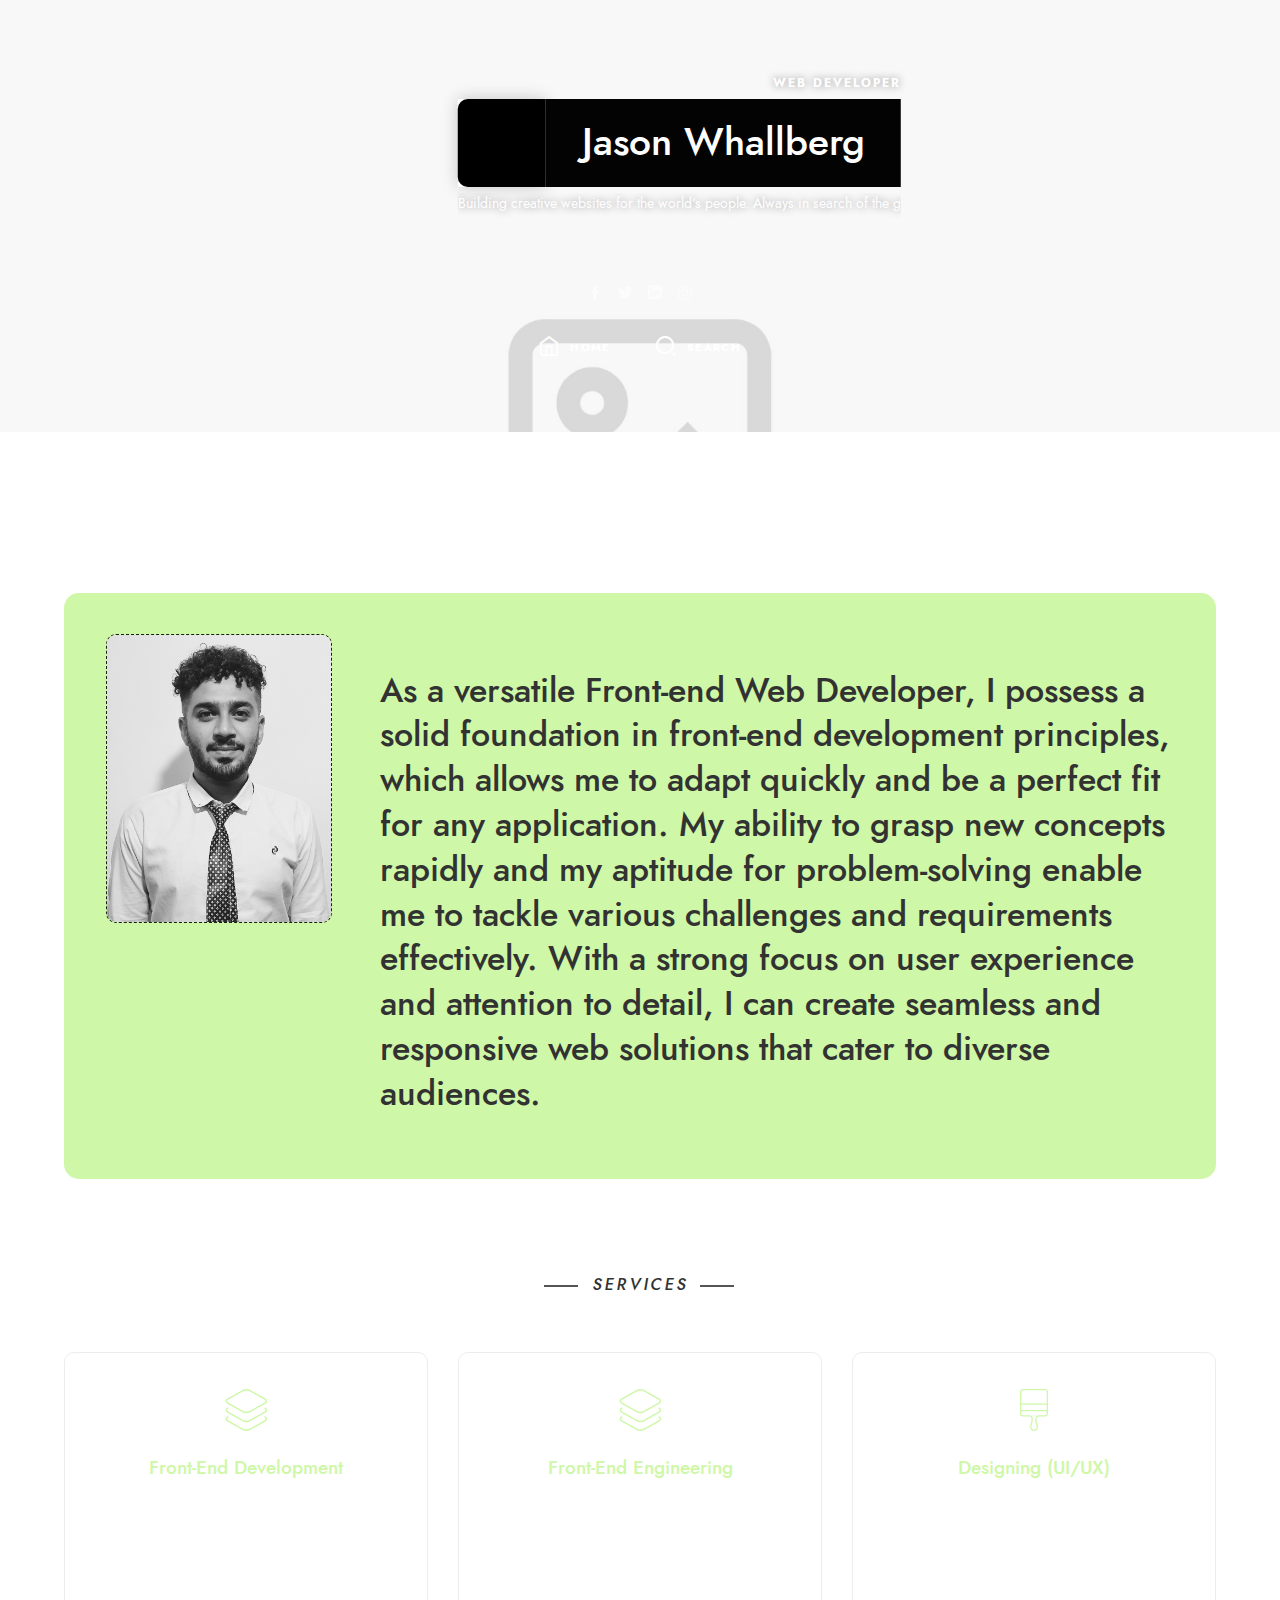
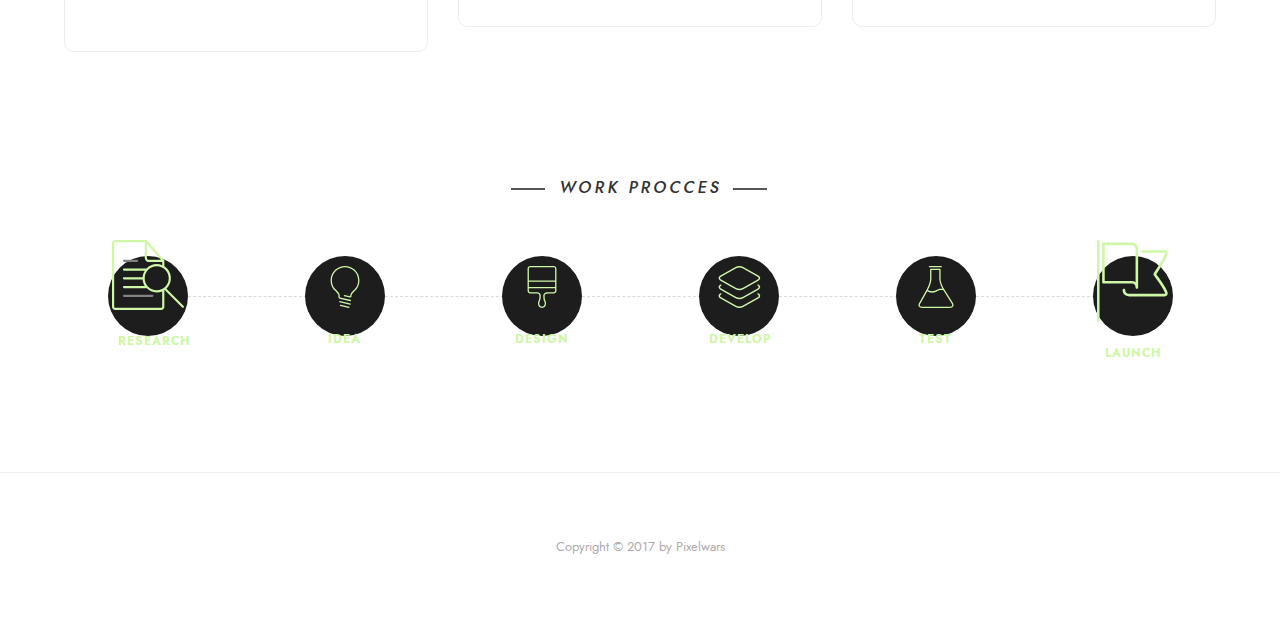
==== about.html @ 3756b2d8 "style: Designed Resume sections" ====
<!DOCTYPE html>
<html lang="en" class="no-js classic-page-layout " data-audio-tick="audio/tick.mp3" data-click-ripple-animation="yes">
<head>

    <meta charset="utf-8" />
    <meta name="viewport" content="width=device-width, initial-scale=1">
    <meta name="description" content="ikonik - Responsive HTML5 vCard Template">
    <meta name="keywords" content="vcard, html5, portfolio">
    <meta name="author" content="Pixelwars">
    <meta name="theme-color" content="#1755cf" />

    <title>ikonik</title>

    <!-- FAV and TOUCH ICONS -->
    <link rel="shortcut icon" href="images/ico/favicon.ico">
    <link rel="apple-touch-icon" href="images/ico/apple-touch-icon.png">

    <!-- FONTS -->
    <link rel="stylesheet" href="css/fonts/jost/jost.css">
    <link href="https://fonts.googleapis.com/css?family=Anton" rel="stylesheet">


    <!-- STYLES -->
    <link rel="stylesheet" type="text/css" href="css/normalize.css">
    <link rel="stylesheet" type="text/css" href="css/bootstrap.css">
    <link rel="stylesheet" type="text/css" href="js/nprogress/nprogress.css">
    <link rel="stylesheet" type="text/css" href="js/jquery.magnific-popup/magnific-popup.css">
    <link rel="stylesheet" type="text/css" href="css/fonts/fontello/css/fontello.css">
    <link rel="stylesheet" type="text/css" href="css/main.css">
    <link rel="stylesheet" type="text/css" href="css/768.css">


    <!-- INITIAL SCRIPTS -->
<script src="js/jquery.js"></script>
</head>



<body>












    <!-- PAGE -->
<div id="page" class="hfeed site">

        <!-- .site-main -->
        <main id="main" class="site-main cd-main">





            <!-- HEADER -->
            <header id="masthead" class="header" role="banner">

                <!-- header-wrap -->
                <div class="header-wrap layout-full">

                    <img src="images/home/cover.jpg" alt="profile-image">

                    <div class="home-heading">
                        <div class="home-logo">

                            <p class="home-job-title">Web Developer</p>

                            <p class="home-marquee">
                                Building creative websites for the world's people. Always in search
                                of the great user experience.
                                Building creative websites for the world's people. Always in search
                                of the great user experience.
                            </p>

                            <!--<i class="home-logo-left "><span>Web</span></i>-->
                            <i class="home-logo-center">
                                <span class="home-icon">
                                    <img src="images/home/icon.svg" alt="icon" />
                                </span>
                                <span class="home-text-container">
                                    <p class="home-text-container-placeholder">Jason Whallberg</p>
                                </span>
                                <span class="home-text">Jason Whallberg</span>
                            </i>
                            <!--<i class="home-logo-right"><span>Developer</span></i>-->
                        </div>
                    </div>



                    <!-- HOME BG LOGO -->
                    <div class="home-bg-logo">
                        <img src="images/home/icon-bg2.svg" alt="icon" />
                    </div>
                    <!-- HOME BG LOGO -->


                    <!-- header-social -->
                    <div class="header-bottom">

                        <a class="social-link facebook" href="#"></a>
                        <a class="social-link twitter" href="#"></a>
                        <a class="social-link linkedin" href="#"></a>
                        <a class="social-link instagram" href="#"></a>

                    </div>
                    <!-- header-social -->

                    <!-- NAV MENU -->
                    <nav id="primary-navigation" class="site-navigation primary-navigation" role="navigation">
                        <div class="nav-menu menu-with-icons">
                            <ul>
<li><a class="home" href="index.html">Home</a></li>
                              <li><a class="search-toggle">Search</a></li>

                            </ul>
                        </div>
                    </nav>
                    <!-- NAV MENU -->



                    <!-- SEARCH -->
                    <div class="header-search">
                        <form role="search" method="get" class="search-form" action="#">
                            <label>
                                <span class="screen-reader-text">Search for:</span>
                                <input type="search" class="search-field" placeholder="Enter Keyword" value="" name="s">
                            </label>
                            <input type="submit" class="search-submit" value="Search">
                        </form>
                    </div>
                    <!-- SEARCH -->


                </div>
                <!-- header-wrap -->

            </header>
            <!-- HEADER -->






            <!-- site-middle -->
            <div class="site-middle">








                <div class="layout-medium">
                    <div id="primary" class="content-area">











                        <!-- site-content -->
                        <div id="content" class="site-content" role="main"> <!-- .page-single -->
                          <div class="page-single page-layout">


                              <!-- .hentry -->
                              <article class="page hentry">

                                  <!-- .entry-header -->
                                  <header class="entry-header">
                                      <h1 class="entry-title">About Me</h1>
                                  </header>
                                  <!-- .entry-header -->


                                  <!-- .entry-content -->
                                  <div class="entry-content">

                                      <div class="boxed is-limeLight">
                                          <div class="row">

                                              <div class="col-sm-3">
                                                  <img src="images/about/Hammas_Masood.jpg" style="border-radius: 10px; border: 1px dashed #141414f5; max-width: 226px; height: fit-content; margin-bottom: 10px !important; margin: auto;" alt="Hammas Masood , Hammas">
                                              </div>

                                              <div class="col-sm-9">

                                                  <h2 class="fw-500">
                                                    As a versatile Front-end Web Developer, I possess a solid foundation in front-end development principles, which allows me to adapt quickly and be a perfect fit for any application. My ability to grasp new concepts rapidly and my aptitude for problem-solving enable me to tackle various challenges and requirements effectively. With a strong focus on user experience and attention to detail, I can create seamless and responsive web solutions that cater to diverse audiences.
                                                  </h2>

                                              </div>

                                          </div>
                                      </div>


                                      <!-- SERVICES -->

                                      <!-- section-title -->
                                      <div class="section-title center">
                                          <h2>
                                              <i>services</i>
                                          </h2>
                                      </div>
                                      <!-- section-title -->

                                      <!-- row -->
                                      <div class="row">

                                          <!-- col -->
                                          <div class="col-lg-4">

                                              <!-- service -->
                                              <div class="service">
                                                  <img src="images/site/process-04.svg" alt="image" />
                                                  <h3>Front-End Development</h3>
                                                  <p>
                                                    Creating Simple or creative websites from scrath or a desired template or an imaginationn to Existence in web by using tools like 
                                                    <strong>HTML</strong>,
                                                    <strong>CSS</strong>,
                                                    <strong>Tailwind CSS</strong> and basic
                                                    <strong>Javascript</strong> finctionalities.
                                                  </p>
                                              </div>
                                              <!-- service -->

                                          </div>
                                          <!-- col -->

                                          <!-- col -->
                                          <div class="col-lg-4">

                                              <!-- service -->
                                              <div class="service">
                                                  <img src="images/site/process-04.svg" alt="image" />
                                                  <h3>Front-End Engineering</h3>
                                                  <p>
                                                    Creating Complex or Larger Web Applications or Single Page Applications containing Dynamic Functionalities and Data and Integrating APIs by using tools like 
                                                    <strong>Nuxt.js</strong>,
                                                    <strong>Vue.js</strong> and
                                                    <strong>Strapi</strong>
                                                  </p>
                                              </div>
                                              <!-- service -->

                                          </div>
                                          <!-- col -->

                                          <!-- col -->
                                          <div class="col-lg-4">

                                              <!-- service -->
                                              <div class="service">
                                                  <img src="images/site/process-03.svg" alt="image" />
                                                  <h3>Designing (UI/UX)</h3>
                                                  <p>
                                                    Creating multiple Designing assets like webApp prototypes branding Campaigns using tools like 
                                                    <strong>Figma</strong>,
                                                    <strong>Canva</strong> and
                                                    <strong>Adobe Illustrator or Photoshop</strong>
                                                  </p>
                                              </div>
                                              <!-- service -->

                                          </div>
                                          <!-- col -->

                                      </div>
                                      <!-- row -->
                                      <!-- SERVICES -->





                                      <!-- PROCESS -->

                                      <!-- section-title -->
                                      <div class="section-title center">
                                          <h2>
                                              <i>work procces</i>
                                          </h2>
                                      </div>
                                      <!-- section-title -->


                                      <!-- row -->
                                      <div class="row">

                                          <!-- col -->
                                          <div class="col-xs-4 col-sm-2">

                                              <!-- process -->
                                              <div class="process">
                                                  <img src="images/site/process-01.svg" alt="image" />
                                                  <h4>Research</h4>
                                              </div>
                                              <!-- process -->

                                          </div>
                                          <!-- col -->

                                          <!-- col -->
                                          <div class="col-xs-4 col-sm-2">

                                              <!-- process -->
                                              <div class="process">
                                                  <img src="images/site/process-02.svg" alt="image" />
                                                  <h4>IDEA</h4>
                                              </div>
                                              <!-- process -->

                                          </div>
                                          <!-- col -->

                                          <!-- col -->
                                          <div class="col-xs-4 col-sm-2">

                                              <!-- process -->
                                              <div class="process">
                                                  <img src="images/site/process-03.svg" alt="image" />
                                                  <h4>DESIGN</h4>
                                              </div>
                                              <!-- process -->

                                          </div>

                                          <!-- col -->

                                          <!-- col -->
                                          <div class="col-xs-4 col-sm-2">

                                              <!-- process -->
                                              <div class="process">
                                                  <img src="images/site/process-04.svg" alt="image" />
                                                  <h4>DEVELOP</h4>
                                              </div>
                                              <!-- process -->

                                          </div>
                                          <!-- col -->

                                          <!-- col -->
                                          <div class="col-xs-4 col-sm-2">

                                              <!-- process -->
                                              <div class="process">
                                                  <img src="images/site/process-05.svg" alt="image" />
                                                  <h4>TEST</h4>
                                              </div>
                                              <!-- process -->

                                          </div>
                                          <!-- col -->

                                          <!-- col -->
                                          <div class="col-xs-4 col-sm-2">

                                              <!-- process -->
                                              <div class="process">
                                                  <img src="images/site/process-06.svg" alt="image" />
                                                  <h4>LAUNCH</h4>
                                              </div>
                                              <!-- process -->

                                          </div>
                                          <!-- col -->

                                      </div>
                                      <!-- row -->
                                      <!-- PROCESS -->

                                  </div>
                                  <!-- .entry-content -->



                              </article>
                              <!-- .hentry -->

                          </div>
                          <!-- .page-single -->


                        </div>
                        <!-- site-content -->

                    </div>
                    <!-- primary -->





                </div>
                <!-- layout -->


            </div>
            <!-- site-middle -->


            <!-- .site-footer -->
            <footer id="colophon" class="site-footer" role="contentinfo">

                <!-- .site-info -->
                <div class="site-info">
                    <div class="textwidget">
                        <p><a href="http://pixelwars.org/">Copyright &copy; 2017 by Pixelwars</a></p>
                    </div>
                </div>
                <!-- .site-info -->

            </footer>
            <!-- .site-footer -->




        </main>
        <!-- .site-main -->





        <!-- ALERT : used for contact form mail delivery alert -->
        <div class="site-alert animated"></div>




    </div>
    <!-- PAGE -->

    <a href="#" id="back-to-top" class="show">↑ <span>Scroll to top</span></a>




    <!-- SCRIPTS -->
    <script src="js/tween-max.js"></script>
    <script src="js/jquery-address.js"></script>
    <script src="js/nprogress/nprogress.js"></script>
    <script src="js/jquery-isotope.js"></script>
    <script src="js/imagesloaded.js"></script>
    <script src="js/jquery-fitvids.js"></script>
    <script src="js/jquery.magnific-popup/jquery-magnific-popup.js"></script>
    <script src="js/jquery-easing.js"></script>
    <script src="js/jquery-validate.js"></script>
    <script src="js/resize-sensor.js"></script>
    <script src="js/jquery-sticky-sidebar.js"></script>
    <script src="js/main.js"></script>


</body>
</html>
---- css/fonts/jost/jost.css ----
@font-face {
    font-family: 'Jost*';
    src: url('jost-700-bold.woff2') format('woff2'),
         url('jost-700-bold.woff') format('woff');
    font-weight: bold;
    font-style: normal;

}




@font-face {
    font-family: 'Jost*';
    src: url('jost-700-bolditalic.woff2') format('woff2'),
         url('jost-700-bolditalic.woff') format('woff');
    font-weight: bold;
    font-style: italic;

}




@font-face {
    font-family: 'Jost*';
    src: url('jost-600-semi.woff2') format('woff2'),
         url('jost-600-semi.woff') format('woff');
    font-weight: 600;
    font-style: normal;

}




@font-face {
    font-family: 'Jost*';
    src: url('jost-600-semiitalic.woff2') format('woff2'),
         url('jost-600-semiitalic.woff') format('woff');
    font-weight: 600;
    font-style: italic;

}



@font-face {
    font-family: 'Jost*';
    src: url('jost-500-medium.woff2') format('woff2'),
         url('jost-500-medium.woff') format('woff');
    font-weight: 500;
    font-style: normal;

}




@font-face {
    font-family: 'Jost*';
    src: url('jost-500-mediumitalic.woff2') format('woff2'),
         url('jost-500-mediumitalic.woff') format('woff');
    font-weight: 500;
    font-style: italic;

}




@font-face {
    font-family: 'Jost*';
    src: url('jost-400-book.woff2') format('woff2'),
         url('jost-400-book.woff') format('woff');
    font-weight: normal;
    font-style: normal;

}




@font-face {
    font-family: 'Jost*';
    src: url('jost-400-bookitalic.woff2') format('woff2'),
         url('jost-400-bookitalic.woff') format('woff');
    font-weight: normal;
    font-style: italic;

}




@font-face {
    font-family: 'Jost*';
    src: url('jost-300-light.woff2') format('woff2'),
         url('jost-300-light.woff') format('woff');
    font-weight: 300;
    font-style: normal;

}




@font-face {
    font-family: 'Jost*';
    src: url('jost-300-lightitalic.woff2') format('woff2'),
         url('jost-300-lightitalic.woff') format('woff');
    font-weight: 300;
    font-style: italic;

}
---- js/nprogress/nprogress.css ----
/* Make clicks pass-through */
#nprogress{pointer-events:none;position:relative;z-index:5000}#nprogress .bar{background:#5BCF80;position:fixed;z-index:100;top:0;left:0;width:100%;height:3px}#nprogress .peg{display:block;position:absolute;right:0;width:100px;height:100%;opacity:1;-webkit-transform:rotate(3deg) translate(0,-6px);-ms-transform:rotate(3deg) translate(0,-6px);transform:rotate(3deg) translate(0,-6px)}#nprogress .spinner{display:block;position:fixed;z-index:10000;top:15px;right:15px}#nprogress .spinner-icon{width:20px;height:20px;box-sizing:border-box;border:3px solid transparent;border-top-color:#5BCF80;border-left-color:#5BCF80;border-radius:50%;-webkit-animation:nprogress-spinner 400ms linear infinite;animation:nprogress-spinner 400ms linear infinite}@-webkit-keyframes nprogress-spinner{0%{-webkit-transform:rotate(0deg)}100%{-webkit-transform:rotate(360deg)}}@keyframes nprogress-spinner{0%{transform:rotate(0deg)}100%{transform:rotate(360deg)}}
---- css/fonts/fontello/css/fontello.css ----
@font-face {
  font-family: 'fontello';
  src: url('../font/fontello.eot?14501059');
  src: url('../font/fontello.eot?14501059#iefix') format('embedded-opentype'),
       url('../font/fontello.woff2?14501059') format('woff2'),
       url('../font/fontello.woff?14501059') format('woff'),
       url('../font/fontello.ttf?14501059') format('truetype'),
       url('../font/fontello.svg?14501059#fontello') format('svg');
  font-weight: normal;
  font-style: normal;
}
/* Chrome hack: SVG is rendered more smooth in Windozze. 100% magic, uncomment if you need it. */
/* Note, that will break hinting! In other OS-es font will be not as sharp as it could be */
/*
@media screen and (-webkit-min-device-pixel-ratio:0) {
  @font-face {
    font-family: 'fontello';
    src: url('../font/fontello.svg?14501059#fontello') format('svg');
  }
}
*/
 
 [class^="pw-icon-"]:before, [class*=" pw-icon-"]:before {
  font-family: "fontello";
  font-style: normal;
  font-weight: normal;
  speak: none;
 
  display: inline-block;
  text-decoration: inherit;
  width: 1em;
  margin-right: .2em;
  text-align: center;
  /* opacity: .8; */
 
  /* For safety - reset parent styles, that can break glyph codes*/
  font-variant: normal;
  text-transform: none;
 
  /* fix buttons height, for twitter bootstrap */
  line-height: 1em;
 
  /* Animation center compensation - margins should be symmetric */
  /* remove if not needed */
  margin-left: .2em;
 
  /* you can be more comfortable with increased icons size */
  /* font-size: 120%; */
 
  /* Font smoothing. That was taken from TWBS */
  -webkit-font-smoothing: antialiased;
  -moz-osx-font-smoothing: grayscale;
 
  /* Uncomment for 3D effect */
  /* text-shadow: 1px 1px 1px rgba(127, 127, 127, 0.3); */
}
 
.pw-icon-menu:before { content: '\e800'; } /* '' */
.pw-icon-book:before { content: '\e801'; } /* '' */
.pw-icon-doc-text:before { content: '\e802'; } /* '' */
.pw-icon-spotify-1:before { content: '\e803'; } /* '' */
.pw-icon-book-alt:before { content: '\e804'; } /* '' */
.pw-icon-book-1:before { content: '\e805'; } /* '' */
.pw-icon-bookmark:before { content: '\e806'; } /* '' */
.pw-icon-pencil-1:before { content: '\e807'; } /* '' */
.pw-icon-pen:before { content: '\e808'; } /* '' */
.pw-icon-apple:before { content: '\e809'; } /* '' */
.pw-icon-lightbulb:before { content: '\e80a'; } /* '' */
.pw-icon-down-open-big:before { content: '\e80b'; } /* '' */
.pw-icon-angle-down:before { content: '\e80c'; } /* '' */
.pw-icon-circle-empty:before { content: '\e80d'; } /* '' */
.pw-icon-book-open-1:before { content: '\e80e'; } /* '' */
.pw-icon-check:before { content: '\e80f'; } /* '' */
.pw-icon-check-empty:before { content: '\e810'; } /* '' */
.pw-icon-chat:before { content: '\e811'; } /* '' */
.pw-icon-pencil-alt:before { content: '\e812'; } /* '' */
.pw-icon-undo:before { content: '\e813'; } /* '' */
.pw-icon-at:before { content: '\e814'; } /* '' */
.pw-icon-article-alt:before { content: '\e815'; } /* '' */
.pw-icon-doc:before { content: '\e816'; } /* '' */
.pw-icon-comment-alt2:before { content: '\e817'; } /* '' */
.pw-icon-comment:before { content: '\e818'; } /* '' */
.pw-icon-search:before { content: '\e819'; } /* '' */
.pw-icon-scissors-outline:before { content: '\e81a'; } /* '' */
.pw-icon-flow-merge:before { content: '\e81b'; } /* '' */
.pw-icon-gift:before { content: '\e81c'; } /* '' */
.pw-icon-chart-bar-outline:before { content: '\e81d'; } /* '' */
.pw-icon-check-1:before { content: '\e81e'; } /* '' */
.pw-icon-check-outline:before { content: '\e81f'; } /* '' */
.pw-icon-pencil-2:before { content: '\e820'; } /* '' */
.pw-icon-mobile-1:before { content: '\e821'; } /* '' */
.pw-icon-laptop:before { content: '\e822'; } /* '' */
.pw-icon-plus:before { content: '\e823'; } /* '' */
.pw-icon-desktop-2:before { content: '\e824'; } /* '' */
.pw-icon-facebook:before { content: '\e825'; } /* '' */
.pw-icon-twitter:before { content: '\e826'; } /* '' */
.pw-icon-linkedin-squared:before { content: '\e827'; } /* '' */
.pw-icon-map:before { content: '\e828'; } /* '' */
.pw-icon-pinterest-circled:before { content: '\e829'; } /* '' */
.pw-icon-github-circled:before { content: '\e82a'; } /* '' */
.pw-icon-behance:before { content: '\e82b'; } /* '' */
.pw-icon-dribbble:before { content: '\e82c'; } /* '' */
.pw-icon-address:before { content: '\e82d'; } /* '' */
.pw-icon-lastfm:before { content: '\e82e'; } /* '' */
.pw-icon-rss:before { content: '\e82f'; } /* '' */
.pw-icon-vimeo-squared:before { content: '\e830'; } /* '' */
.pw-icon-forrst:before { content: '\e831'; } /* '' */
.pw-icon-skype:before { content: '\e832'; } /* '' */
.pw-icon-picasa:before { content: '\e833'; } /* '' */
.pw-icon-youtube-play:before { content: '\e834'; } /* '' */
.pw-icon-flickr:before { content: '\e835'; } /* '' */
.pw-icon-tumblr:before { content: '\e836'; } /* '' */
.pw-icon-blogger:before { content: '\e837'; } /* '' */
.pw-icon-delicious:before { content: '\e838'; } /* '' */
.pw-icon-digg:before { content: '\e839'; } /* '' */
.pw-icon-vcard:before { content: '\e83a'; } /* '' */
.pw-icon-wordpress:before { content: '\e83b'; } /* '' */
.pw-icon-stackoverflow:before { content: '\e83c'; } /* '' */
.pw-icon-foursquare:before { content: '\e83d'; } /* '' */
.pw-icon-xing:before { content: '\e83e'; } /* '' */
.pw-icon-sina-weibo:before { content: '\e83f'; } /* '' */
.pw-icon-soundcloud:before { content: '\e840'; } /* '' */
.pw-icon-fivehundredpx:before { content: '\e841'; } /* '' */
.pw-icon-slideshare:before { content: '\e842'; } /* '' */
.pw-icon-android:before { content: '\e843'; } /* '' */
.pw-icon-contacts:before { content: '\e844'; } /* '' */
.pw-icon-windows:before { content: '\e845'; } /* '' */
.pw-icon-vkontakte:before { content: '\e846'; } /* '' */
.pw-icon-myspace:before { content: '\e847'; } /* '' */
.pw-icon-meetup:before { content: '\e848'; } /* '' */
.pw-icon-feather-1:before { content: '\e849'; } /* '' */
.pw-icon-reddit:before { content: '\e84a'; } /* '' */
.pw-icon-stumbleupon-circled:before { content: '\e84b'; } /* '' */
.pw-icon-path:before { content: '\e84c'; } /* '' */
.pw-icon-dropbox:before { content: '\e84d'; } /* '' */
.pw-icon-wine:before { content: '\e84e'; } /* '' */
.pw-icon-thumbs-up:before { content: '\e84f'; } /* '' */
.pw-icon-deviantart:before { content: '\e850'; } /* '' */
.pw-icon-grooveshark:before { content: '\e851'; } /* '' */
.pw-icon-thumbs-down:before { content: '\e852'; } /* '' */
.pw-icon-steam:before { content: '\e853'; } /* '' */
.pw-icon-quora:before { content: '\e854'; } /* '' */
.pw-icon-angellist:before { content: '\e855'; } /* '' */
.pw-icon-icq:before { content: '\e856'; } /* '' */
.pw-icon-lock:before { content: '\e857'; } /* '' */
.pw-icon-attach-outline:before { content: '\e858'; } /* '' */
.pw-icon-doc-alt:before { content: '\e859'; } /* '' */
.pw-icon-videocam-outline:before { content: '\e85a'; } /* '' */
.pw-icon-mail:before { content: '\e85b'; } /* '' */
.pw-icon-search-alt:before { content: '\e85c'; } /* '' */
.pw-icon-heart:before { content: '\e85d'; } /* '' */
.pw-icon-user:before { content: '\e85e'; } /* '' */
.pw-icon-news:before { content: '\e85f'; } /* '' */
.pw-icon-camera:before { content: '\e860'; } /* '' */
.pw-icon-graduation:before { content: '\e861'; } /* '' */
.pw-icon-bookmark-empty-1:before { content: '\e862'; } /* '' */
.pw-icon-vine:before { content: '\e863'; } /* '' */
.pw-icon-badge:before { content: '\e864'; } /* '' */
.pw-icon-education:before { content: '\e865'; } /* '' */
.pw-icon-play:before { content: '\e866'; } /* '' */
.pw-icon-gallery:before { content: '\e867'; } /* '' */
.pw-icon-eye-outline:before { content: '\e868'; } /* '' */
.pw-icon-mic-outline:before { content: '\e869'; } /* '' */
.pw-icon-external:before { content: '\e86a'; } /* '' */
.pw-icon-image:before { content: '\e86b'; } /* '' */
.pw-icon-feather:before { content: '\e86c'; } /* '' */
.pw-icon-left-open-big:before { content: '\e86d'; } /* '' */
.pw-icon-right-open-big:before { content: '\e86e'; } /* '' */
.pw-icon-up-open-big:before { content: '\e86f'; } /* '' */
.pw-icon-circle:before { content: '\e870'; } /* '' */
.pw-icon-details:before { content: '\e871'; } /* '' */
.pw-icon-home:before { content: '\e872'; } /* '' */
.pw-icon-left-arrow:before { content: '\e873'; } /* '' */
.pw-icon-right-arrow:before { content: '\e874'; } /* '' */
.pw-icon-close:before { content: '\e875'; } /* '' */
.pw-icon-quote:before { content: '\e876'; } /* '' */
.pw-icon-pin:before { content: '\e877'; } /* '' */
.pw-icon-way:before { content: '\e878'; } /* '' */
.pw-icon-music:before { content: '\e879'; } /* '' */
.pw-icon-location-outline:before { content: '\e888'; } /* '' */
.pw-icon-coffee:before { content: '\e88b'; } /* '' */
.pw-icon-book-open:before { content: '\e88c'; } /* '' */
.pw-icon-circle-thin:before { content: '\e88d'; } /* '' */
.pw-icon-minus:before { content: '\e89a'; } /* '' */
.pw-icon-phone-outline:before { content: '\e8a8'; } /* '' */
.pw-icon-tree:before { content: '\e8ab'; } /* '' */
.pw-icon-pencil:before { content: '\e8b3'; } /* '' */
.pw-icon-plane-outline:before { content: '\e8bc'; } /* '' */
.pw-icon-tablet:before { content: '\e8bf'; } /* '' */
.pw-icon-instagram-1:before { content: '\e8cc'; } /* '' */
.pw-icon-coverflow-empty:before { content: '\f00d'; } /* '' */
.pw-icon-isight:before { content: '\f039'; } /* '' */
.pw-icon-gplus-1:before { content: '\f0d5'; } /* '' */
.pw-icon-hand-spock-o:before { content: '\f259'; } /* '' */
.pw-icon-hand-pointer-o:before { content: '\f25a'; } /* '' */
.pw-icon-hand-peace-o:before { content: '\f25b'; } /* '' */
.pw-icon-snapchat:before { content: '\f2ac'; } /* '' */
.pw-icon-imdb:before { content: '\f2d8'; } /* '' */
.pw-icon-newspaper:before { content: '\f4f0'; } /* '' */
---- css/main.css ----
/* --------------------------------------------
	
	
	CONTEXT:
	
	1. BASE
		1.1 ELEMENTS
		1.2 FONTS
		1.3 TYPOGRAPHY
	2. FORMS
	3. COMMON
	4. LAYOUT
	5. MODULES
	6. THEME
	
   -------------------------------------------- */
   
   
   
/*  --------------------------------------------

	1. BASE (@base) - base html elements
	
    -------------------------------------------- */

/* ----- 1.1 ELEMENTS ----- */   
*,
*:after,
*::before {
	-webkit-box-sizing: border-box; -moz-box-sizing: border-box; box-sizing: border-box;
	}
html {
	font-size: 100%; -webkit-font-smoothing: antialiased; overflow-x: hidden;
	}
body {
 	 font-size: 15px; line-height: 1.66; -webkit-text-size-adjust: none;
	}
a {
 	color: #096; text-decoration: none; outline: none;
	}
a:hover,
a:focus {
	text-decoration: none; outline: none;
	}
a:hover {
 	color: #5BCF80
	}
iframe {
 	border: none
	}
ul {
 	list-style: square
	}
img,
figure {
 	max-width: 100%; height: auto;
	}

/* ----- 1.2 FONTS ----- */ 
/* BODY */
body,
input,
textarea,
select,
input[type=file] {
	font-family: 'Jost*', sans-serif;
	}

/* HEADING 1 */
h1,
.entry-title {
	font-family: 'Jost*', sans-serif;
	color: #ffffff;
	}

/* HOME TITLE */
.home-logo-center,
.home-logo-left,
.home-logo-right {
	font-family: 'Jost*', sans-serif;
	}

/* HOME MENU */
.home-menu {
	font-family: 'Anton', sans-serif;
	}
	
/* HEADINGS */
h2,
h3,
h4,
h5,
h6,
.filters,
.nav-menu,
.card-nav,
th,
dt,
.button,
.catlinks a,
input[type=submit],
button,
label,
.tab-titles,
.more-link,
blockquote {
 	font-family: 'Jost*';
	}
	
/* FONTELLO ICONS */
.social-link,
.menu-with-icons a:before,
.toggle h4:before,
.mask,
.site-alert:before,
.portfolio-nav a:before,
.portfolio-nav a:after,
.hentry .entry-header:before,
.gallery-item a:after,
.wp-block-gallery a:after  {
    font-family:fontello; font-style:normal; font-weight:400; speak:none; display:inline-block; text-decoration:inherit; text-align:center; font-variant:normal; text-transform:none;
    }

/* ----- 1.3 TYPOGRAPHY ----- */
/* headings and paragraphs  */
h1 {
 	font-size: calc(20px + 2.6vw); margin: 0.8em 0 0.4em 0; line-height: 1.2;
	}
h2 {
 	font-size: calc(16px + 1.44vw); margin: 1.0em 0 0.6em 0; line-height: 1.3; 
	}
h3 {
	font-size: calc(15px + .3vw); margin: 1.0em 0 .6em 0; font-weight: 500;
	}
h4 {
	font-size: calc(12px + .1vw); margin: 2.0em 0 .6em 0; letter-spacing: 1px; text-transform: uppercase;
	}
h5 {
 	font-size: calc(12px + .1vw); margin: 1.0em 0 .6em 0; letter-spacing: 1px; text-transform: uppercase;
	}
h6 {
 	font-size: calc(12px + .1vw); margin: 1.0em 0 .6em 0; letter-spacing: 1px; text-transform: uppercase;
	}
p {
 	margin: 1em 0 1.4em 0;
	}
h1,
.entry-title {
	font-weight: 400; word-wrap: break-word;
	}
/* blockquote  */
blockquote {
 	position: relative; margin: 2.6em 0; padding: 0 1.4em; line-height: 1.5; font-weight: bold; text-transform: uppercase; font-size: calc(16px + .4vw); letter-spacing: 0.04em;
	}  
blockquote::before {
	font-size: 610%; position: absolute; line-height: 5rem; content: open-quote; top: 0; left: 0; opacity: .1;
	}
blockquote p {
	line-height: 100%;
	}
blockquote cite {
 	display: block; font-size: 15px; padding-right: 1em; margin-top: 1em; font-style: normal; font-weight: 500; opacity: .4; letter-spacing: 0; text-transform: none;
	}
			  
hr {
 	padding: .6em 0 1em 0; margin-bottom: 3em; outline: 0; border-width: 0 0 7px 0; border-style: solid; border-color: #f1f3f3;
	}
/* tables  */
table {
 	font-size: .875em; margin-bottom: 3em; text-align: center;
	}
tr th {
 	padding: .8em 1em; font-size: 12px; font-weight: bold; border-bottom: 1px solid #eee; text-transform: uppercase;
	}
tr td {
 	color: #6A7686; padding: .8em 1em .6em 1em; border-bottom: 1px solid #eee;
	}
tfoot tr td {
 	border-bottom: 0
	}
tr:nth-child(odd) td {
 	background: #f8f7f9;
	}
/* code and pre  */
code,
pre {
 	max-width: 100%; overflow: scroll; padding: 0 3px 2px; margin-bottom: 4em; font-family: Monaco, Menlo, Consolas, "Courier New", monospace; font-size: 12px; color: #333333; white-space: pre; overflow: auto;
	}
code {
 	display: inline-block; margin: 0 .4em; padding: 1px 6px; background: #fff; border: 1px solid #DDE4E6; box-shadow: 1px 1px 0 #fff, 2px 2px 0 #DDE4E6;
	}
pre {
	border: 1px solid #eee; padding: 12px 20px;
	}
/* lists  */
ol,
ul {
 	margin: .2em 0 1em 0;
	}
ul {
 	list-style: disc;
	}
dt {
 	margin-bottom: .4em; font-weight: 500;
	}
dd {
	padding-bottom: 1em; margin-left: 1.4em;
	}
/* Bootstrap Grid Fix */
@media (max-width:767px){
	.col-xs-6:nth-child(2n+1) { clear: left; }
}

/* CONTENT ALIGNMENT */
.aligncenter, .alignnone, .alignright, .alignleft {
    display: block; margin: 1.6em auto; clear: both;
	}
.wp-caption {
	color: inherit;
	}
.wp-caption img {
	border: 0 none; height: auto; margin: 0; padding: 0;
	}
.wp-caption-text {
    font-size: .8em; margin: 0; padding: .6em .1em 0; opacity: .7;
	}
.wp-caption.aligncenter { 
	text-align: center; 
	}
/* Gutenberg Block : Embed */
.wp-block-embed {
    margin: 2em 0;
    }
.wp-block-embed:first-child {
    margin-top: 0;
	}
.wp-block-embed__wrapper iframe {
	width: 100%;
	}

/*  --------------------------------------------

	2. FORMS (@forms) - form elements
	
    -------------------------------------------- */
fieldset {
    border: 0; margin: 0; padding: 0;
	}
form p {
 	position: relative; margin: 1.6em 0;
	}
label {
 	display: block; font-size: 10px; letter-spacing: 1px; font-weight: 700; margin-bottom: 0.6em; text-transform: uppercase;
	}
::-webkit-input-placeholder { 
	color: inherit; font-size: 11px; letter-spacing: 1px; font-weight: 500; text-transform: uppercase;
	}
::-moz-placeholder { 
	color: inherit; font-size: 11px; letter-spacing: 1px; font-weight: 500; text-transform: uppercase;
	} 
:-ms-input-placeholder { 
	color: inherit; font-size: 11px; letter-spacing: 1px; font-weight: 500; text-transform: uppercase;
	}
label input { 
    font-weight: 400;
    }
input:not([type=submit]):not([type=button]):not([type=file]):not([type=radio]):not([type=checkbox]),
textarea,
select {
 	padding: 1em 0 .2em 0; width: 100%; font-size: .925rem; border: 0; border-bottom: 2px solid rgba(0, 0, 0, 0.07); border-radius: 0; background-color: transparent; -webkit-appearance: none; -webkit-tap-highlight-color: transparent; box-sizing: border-box;
	}
input:not([type=submit]):not([type=button]):not([type=file]):not([type=radio]):not([type=checkbox]):hover,
textarea:hover,
input:hover,
select:hover {
 	outline: 0;
	}
input:not([type=submit]):not([type=button]):not([type=file]):not([type=radio]):not([type=checkbox]):focus,
textarea:focus,
input:focus,
select:focus {
 	border-color: #4ECE99; outline: 0;
	}
textarea {
 	min-height: 7em; line-height: 1.6; resize: vertical;
	}
select {
	padding: 1em 0 .2em 0; -webkit-appearance: none; -moz-appearance: none; -ms-appearance: none; appearance: none; background-image: url([data-uri]); background-position: 97% center; background-position: right 10px center; background-repeat: no-repeat; background-size: 20px 20px;
}
select::-ms-expand {
    display: none;
	}
input[type=file]{
	width: 100%; outline: 0; cursor: pointer; font-size: 13px;
	}
input[type=file]::-webkit-file-upload-button {
	display: inline-block; padding: .7em 1em; margin-right: 8px; outline: 0; color: inherit; background-color: transparent; border: 2px solid rgba(0, 0, 0, 0.07); cursor: pointer;
	}
input[type=checkbox] {
    -webkit-appearance: none; height: 1em; position: relative; background-color: transparent; border: 2px solid #333; width: 1em; border-radius: 3px; outline: none;  font-size: 15px; vertical-align: text-bottom; margin-right: .6em;
	}
input[type=checkbox]:active {
    box-shadow: 0 0 0.8em rgba(0, 0, 0, 0.2) inset;
	}
input[type=checkbox]:before,
input[type=checkbox]:after {
    content: ''; background-color: inherit; position: absolute; transition: 0.1s background-color;
	}
input[type=checkbox]:after {
    width: 0.14em; height: 0.60em; -webkit-transform: rotate(36deg) translate(0.42em, -0.17em);
	}
input[type=checkbox]:before {
    width: 0.14em; height: 0.35em; -webkit-transform: rotate(-58deg) translate(-0.2em, 0.35em);
	}
input[type=checkbox]:checked:after,
input[type=checkbox]:checked:before {
    background-color: #333;
	}
input[type=radio] {
    -webkit-appearance: none; height: 1em; position: relative; background-color: #fff; border: 2px solid #333; width: 1em; border-radius: 50%; outline: none; font-size: 15px; margin-right: .6em; vertical-align: text-bottom;
	}
input[type=radio]:checked:before {
    content: ''; background-color: #333; position: absolute; border-radius: 50%; top: 3px; left: 3px; bottom: 3px; right: 3px;
	}
.inline-label {
 	display: inline-block; margin-right: 2.2em; font-size: 11px; font-weight: 500;
	}
/* validation  */
label.error {
 	position: absolute; bottom: -26px; left: 0; min-width: 160px; font-size: 10px; font-weight: 400; text-transform: uppercase; padding: .2em .8em; background-color: #f11845; color: #fff; letter-spacing: .07em;
	}
label.error:after {
 	content: " "; position: absolute; left: 0; bottom: 100%; pointer-events: none; width: 0; height: 0; border-bottom: 10px solid #f11845; border-right: 10px solid transparent;
	}



/*  --------------------------------------------

	3. COMMON (@common) - common and helper classes
	
    -------------------------------------------- */
.cf:before,
.cf:after,
.entry-content:before,
.entry-content:after  {
 	content: " "; display: table;
	}
.cf:after,
.entry-content:after {
 	clear: both
	}
.center {
 	text-align: center;
	}
.easing,
.media-box .mask,
.filters li a,
.gallery-item a:before,
.gallery-item a:after,
.wp-block-gallery a:before,
.wp-block-gallery a:after,
.header .social-link,
.nav-menu li a {
 	-webkit-transition: all 0.3s ease-out; transition: all 0.3s ease-out;
	}
.easing-short,
input,
textarea,
.social-link,
.button,
.portfolio-nav a,
.more-link,
.navigation a,
.pagination a,
.entry-meta a,
.comment a,
.format-link .entry-content > p:first-child a:first-child,
.gallery .gallery-caption {
 	-webkit-transition: all 0.15s; transition: all 0.15s;
	}
	
/* Assistive text */
.screen-reader-text {
	clip: rect(1px, 1px, 1px, 1px); position: absolute;
}
.screen-reader-text:focus {
	background-color: #f1f1f1; border-radius: 3px; box-shadow: 0 0 2px 2px rgba(0, 0, 0, 0.6); clip: auto; color: #21759b; display: block; font-size: 14px; 	font-weight: bold; height: auto; line-height: normal; padding: 15px 23px 14px; position: absolute; left: 5px; top: 5px; text-decoration: none; text-transform: none; width: auto; z-index: 100000; /* Above WP toolbar */
	}
.fw-100 {
	font-weight: 100;
	}
.fw-300 {
	font-weight: 300;
	}
.fw-400 {
	font-weight: 400;
	}
.fw-500 {
	font-weight: 500;
	}
.fw-700 {
	font-weight: 700;
	}
.fw-900 {
	font-weight: 900;
	}

/*  --------------------------------------------

	4. LAYOUT (@layout) : layout styles
	
    -------------------------------------------- */
.site,
.site-main { 
	height: 100%;
	}
.site-middle .layout-medium:after {
	content: ""; display: table; clear: both;
	}
.page-layout { 
	position: relative; width: 100%; min-height: 100%; background-size: cover; background-position: center center; 
	}
.p-overlay * {
	-webkit-backface-visibility: hidden;
	-moz-backface-visibility: hidden;
	backface-visibility: hidden;
	-webkit-transform: none;
	-moz-transform: none;
	transform: none;
	-webkit-transform-style: preserve-3d;
	-moz-transform-style: preserve-3d;
	transform-style: preserve-3d;
	}
.layout-fixed,
.layout-medium,
.layout-full {
	width: 90%; margin: 0 auto; z-index: 1; position: relative;
	}
.layout-fixed {
	max-width: 760px;
	}
.layout-medium,
.one-page-content > div {
	max-width: 1180px;
	}
.layout-full {
	max-width: 1700px;
	}
.hentry {
	padding: 0 0 2em 0;
	}
.entry-header {
	padding-top: 2em; position: relative;
	}
.one-page-content .entry-header {
	padding-top: 4em;
	}
.entry-title {
 	margin: 0; text-align: center;
	}
.entry-content {
	margin: 1.2em 0 0;
	}

.entry-title a:not(:hover) {
	color: inherit;
	}
.entry-title a {
	text-decoration: none;
	}

/* Cool Animated Links */
.cool-link {
	background-image: linear-gradient(transparent 88%, blue 12%); background-repeat: no-repeat; background-size: 0% 100%; transition: all 1s;
	}	
.cool-link:hover, 
.filters .current .cool-link {
	background-size: 100% 100%;
	}

/* ----- 4.1 HEADER ----- */
.header {
	position: relative; display: flex; align-items: center; justify-content: center; text-align: center; padding: 7vh 0; background-size: cover; background-attachment: fixed; background-position: center; background-color: #141414f5; overflow: hidden;
	}
.ios12 .header {
	background-attachment: scroll;
	}
.header:before {
    display: block; content: ''; position: absolute; top: 0; left: 0; height: 100%; width: 100%; background-color: #141414f5; opacity: 0;
	}
.header-wrap {
	z-index: 10;
	}
.header-wrap.layout-full {
	margin: 0;
	}
.header-wrap > img {
	display: none;
	}
.header-bottom {
	margin: 14px 0 22px 0;
	}

/* NAV MENU */
.nav-menu ul { 
	padding: 0; margin: 0; list-style: none; text-align: center;
	}
.nav-menu ul li {
	display: inline-block; font-size: 11px; text-transform: uppercase; font-weight: bold;
	}
.nav-menu a { 
	display: block; padding: 5px 8px; color: #fff; position: relative; letter-spacing: .12em; 
	}
.nav-menu a:hover { 
	color: #fff; opacity: .8;
	}
.nav-menu:not(.menu-with-icons) ul {
	margin: 24px 0 0 0;
	}
.nav-menu:not(.menu-with-icons) ul a {
    padding: 8px;
	}

/* SINGLE PAGE MENU WITH ICONS */
.menu-with-icons a:before {
	display: inline-block; margin-right: 5px; vertical-align: middle; font-size: 18px;
	}
.menu-with-icons .home:before {
	content: '\e872';
	}
.menu-with-icons .return:before {
	content: '\e813';
	}
.menu-with-icons .search-toggle:before {
	content: '\e819';
	}
	
/* SEARCH */
.header-search { 
	padding: 0; max-height: 0; overflow: hidden; will-change: max-height; transition: max-height 0.3s ease-out; 
	}
.is-search-toggled-on .header-search { 
	max-height: 100px; overflow: hidden;
	}
.search-toggle { 
	cursor: pointer; user-select: none;
	}
.search-toggle i:before {
	display: inline-block; font-size: 1.8em;
	}
.is-search-toggled-on .search-toggle {
	opacity: .5 !important;
	}
.header-search form { 
	position:relative; 
	}
.header-search input[type="search"] { 
	outline: 0; color: #fff; font-weight: 400; padding: 1em .4em; max-width: none; text-align: center; border: 0 !important;
	}
.header-search input[type="search"]:focus {
    border: 0;
	}
.header-search input[type="search"]::-webkit-input-placeholder { 
    color: rgba(255,255,255,0.5); font-size: inherit; text-transform: none; font-weight: inherit; letter-spacing: inherit;
	}
.header-search input[type=submit] { 
	font-size: 17px; text-shadow: none; color: #fff; border:0; outline:0; padding:0; width: 32px; line-height: 2.6em; background: #4ECE99; border-radius: 0; font-weight: 400; margin-bottom: 0; vertical-align: middle; display: none;
	}
.header-search input[type=submit]:hover { 
	opacity: .9; 
	}
.header-search input[type=submit]:active { 
	opacity: .8; 
	}

/* HEADER SOCIAL */
.header-social { 
	width: 100%; margin-top: 2em; text-align: center; 
	}
.header .social { 
	margin: 1em 0; padding: 0 6px; 
	}
.header .social-link {
    font-size: 16px; height: auto; border: 0; line-height: 22px; width: 25px; margin: 0; border-radius: 4px; float: none; color: rgba(255, 255, 255, 0.6);
	}
.header .header-bottom .social-link:hover {
	background: none; color: rgba(255, 255, 255, 0.9);
	}

	
/* ----- 4.2 FOOTER ----- */
.site-footer {
	position: relative; width: 100%; clear: left; border-top: 1px solid #eee;
	}
.site-footer .site-info {
	max-width: 960px; margin-left: auto; margin-right: auto; padding: 50px 0; text-align: center; font-size: 15px; opacity: .5;
	}
.site-footer .site-info a {
	color: inherit;
	}
	
	
	
/* ONE PAGE LAYOUT */
.one-page-layout {
	overflow: hidden;
	}
.one-page-layout body {
	background-color: #141414f5; overflow: hidden; width: 100%; height: 100vh; 
	}
.home-wrap {
	display: flex; width: 100%; height: 100vh; position: relative; align-items: center; overflow: hidden;
	}
.home-bg {
	position: absolute; top: 0; left: 0; width: 125%; height: 100%; background-size: cover; background-position: center center; opacity: 0;
	}
.home-bg:after {
	content: ""; position: absolute; top: 0; left: 0; right: 0; bottom: 0; background: #141414f5; opacity: 0;
	}
  .home-bg-logo {
	position: absolute; top: 5%; right: 0; height: 85%; width: 60%; z-index: 2; transform: translateX(101%); user-select: none;
	}
  .header .home-bg-logo {
	width: 30%; transform: translateX(30%); display: none;
	}
  .header .home-bg-logo img {
	float: right;
	}
  .home-bg-logo img {
	float: left; display: block; height: 100%; width: auto; user-select: none;
	}
  .home-heading {
	z-index: 3; text-align: center; margin: 0 auto; width: 100%; transform: translateX(-9%); color: #111; user-select: none;
	}
  .classic-page-layout .home-heading {
	  opacity: 0;
	}
  .classic-page-layout.ready .home-heading {
	transform: translateX(-20%); transition: transform 3s ease-out; opacity: 1;
	}
  .one-page-layout .home-heading {
	transform: translateY(-100vh);
	}
  .header-wrap .home-heading {
	margin: 4vh 0 10vh;
	} 
  
  /* small screens */
  @media screen and (max-width: 991px) {
	.one-page-layout .home-heading {
	  align-self: flex-start; margin-top: 7vh; text-align: left; padding-left: calc(20px + 17vw);
	  }
  }
  /* phone landscape */
  @media only screen and (max-device-width: 991px) and (max-device-height: 500px)  { 
	  .home-heading {
		  text-align: center; 
		  }
  
  }
  
  .home-logo {
	display: inline-block; background-color: #fff; white-space: nowrap; font-size: 0; width: auto; margin: 0 auto; font-weight: 500; box-shadow: 0 0 16px rgba(0, 0, 0, 0.2); position: relative;
	}
  .home-logo i {
	font-style: normal; font-size: 4.4vmin; display: inline-block; vertical-align: middle;
	}
  .home-logo i span {
	display: inline-block;
	}
  .home-logo-left {
	padding-left: 40px; overflow: hidden;
	}
  .home-logo-center {
	  font-size: 0; line-height: 0; padding: calc(2px + 1.2vw); position: relative; background-color: #000000;border-radius: 10px 0 0 10px;
	}
  .home-logo-right {
	padding-right: 40px; overflow: hidden;
	}
  .home-icon {
	position: relative; display: block; width: 4.2vw; /* IE 11 fix */ width: 4.2vmax;
	}
  .home-icon img {
   user-select: none; max-height: 100%;
	}
  .home-text-container {
	position: absolute; left: 100%; display: inline-block; vertical-align: middle; top: 0; background-color: #030303; width: auto; height: 100%; overflow: hidden;
	}
  .one-page-layout .home-text-container {
	transform: scaleX(0); transform-origin: left;
	}
  .home-text-container-placeholder {
	opacity: 0; visibility: hidden; position: relative; line-height: 0.8em; margin-bottom: 0; padding-top: 3.5vh; margin-top: 0;
	}
  .home-text {
	position: absolute; top: 0; left: 100%; line-height: 0.8em; margin-bottom: 0; padding-top: 3vh; color: #ffffff;
	}
  .home-logo-center,
  .home-logo-left,
  .home-logo-right {
	  font-weight: 500;
	}
  .home-text,
  .home-text-container-placeholder {
	font-size: calc(6px + 2.6vw); padding: 1.86vw 4vh; /* IE 11 fix */ padding: 1.86vmax 4vmin; line-height: 1;
	  }
  .one-page-layout .home-text {
	transform: translateX(100%); opacity: 0;
	  }
/* No Image Logo */
.no-image-logo .home-icon {
	display: none;
	}
.no-image-logo .home-logo-center {
	padding: 0;
	}
.no-image-logo .home-text {
	min-width: 110px;
	}
.no-image-logo.classic-page-layout.ready .home-heading {
	transform: none;
	}
.no-image-logo.classic-page-layout.ready .home-logo {
	font-size: inherit; background: none;
	}
.no-image-logo.classic-page-layout.ready .home-job-title, 
.no-image-logo.classic-page-layout.ready .home-text {
	position: static;
	}
.no-image-logo.classic-page-layout.ready .home-job-title {
	margin-bottom: 5px;
	}
.no-image-logo.classic-page-layout.ready .home-text-container-placeholder {
	display: none;
	}
.no-image-logo.classic-page-layout.ready .home-logo-center {
	background: #333;
	}	
  
  /* Home Marquee */
  .home-marquee {
	margin: 0 auto; overflow: hidden; white-space: nowrap; box-sizing: border-box; animation: marquee 50s linear infinite; height: 25px; width: 360px; font-size: calc(12px + .14vw); font-weight: 400; position: absolute; top: 106%; color: #fff; text-shadow: 0 0 8px rgba(0, 0, 0, 0.44);
	}
  @keyframes marquee {
	0% {
	  text-indent: 14em;
	}
	100% {
	  text-indent: -105em;
	}
  }
  
/* Home Job Title */
.home-job-title {
	margin: 0 auto; white-space: normal; box-sizing: border-box; font-size: calc(10px + .14vw); font-weight: 700; position: absolute; bottom: 106%; color: #fff; text-align: right; text-transform: uppercase; letter-spacing: 2px; text-shadow: 0 0 8px rgba(0, 0, 0, 0.44);
	}
.no-image-logo .home-job-title { 
	text-align: center; 
	}
.one-page-layout .home-marquee,
.one-page-layout .home-job-title {
	opacity: 0;
	}


/* HOME MENU */
.home-menu {
	position: absolute; z-index: 10; user-select: none;
	}
_:-ms-fullscreen, :root .home-menu  { transform: translateY(-50%); }
.home-menu a {
	line-height: 1; position: relative; outline: none; display: flex; flex-direction: column; align-items: flex-start; margin: 1.8vh 0; overflow: hidden;
	}
.home-menu .item-name {
	position: relative; display: inline-block; font-size: 5.6vh; font-weight: 400; overflow: hidden; padding: 0 5px 0 32px; text-transform: uppercase; color: #fff; transform: translateY(100%); transition: transform 1.2s cubic-bezier(0.23, 1, 0.32, 1); text-shadow: 0 0 20px rgba(0, 0, 0, 0.27);
	}
.home-loaded .home-menu a:nth-child(1) .item-name {
	transition-delay: 1s;
	}
.home-loaded .home-menu a:nth-child(2) .item-name {
	transition-delay: 1.3s;
	}
.home-loaded .home-menu a:nth-child(3) .item-name {
	transition-delay: 1.6s;
	}
.home-loaded .home-menu a:nth-child(4) .item-name {
	transition-delay: 1.9s;
	}
.home-loaded .home-menu a:nth-child(5) .item-name {
	transition-delay: 2.2s;
	}
.home-loaded .home-menu a:nth-child(6) .item-name {
	transition-delay: 2.5s;
	}
.home-loaded .home-menu .item-name {
	transform: translateY(0%);
	}
.home-menu .item-name::before,
.home-menu .item-name::after {
	content: ''; position: absolute; top: 0; left: 0; width: 100%; height: 100%; pointer-events: none; background: #1851f1; transform: translate3d(-100%,0,0) translate3d(-1px,0,0); transition: transform 0.7s; transition-timing-function: cubic-bezier(0.7,0,0.3,1);
	}
.home-menu a:hover .item-name::before {
	transform: translate3d(100%,0,0) translate3d(1px,0,0);	
	}
.home-menu a:hover .item-name::after {
	transform: translate3d(0,0,0);
	}	
.home-menu .item-name::after {
	top: calc(50% - 2px); height: .14em;
	}	






 /* Full Screen Toggle */ 
.full-screen-wrap {
	width: 30px; height: 30px; cursor: pointer;  position: fixed; top: 24px; right: 24px; z-index: 50; transform: scale(.5); transition: all .3s; opacity: .4;
  	}
.full-screen-wrap:hover { 
	opacity: .7;
	}
.full-screen-wrap.active { 
	opacity: 1; transform: scale(.66);
	}
.full-screen-wrap div{
	width: 2px; height: 11px; background:#fff; position: absolute;
  	}
.full-screen-wrap .top-left-horiz, 
.full-screen-wrap .top-right-horiz, 
.full-screen-wrap .bottom-left-horiz, 
.full-screen-wrap .bottom-right-horiz {
	width: 11px; height: 2px;
  	}  
.full-screen-wrap .top-left, 
.full-screen-wrap .top-left-horiz {
	top: 0; left: 0;
  	} 
.full-screen-wrap .top-right, 
.full-screen-wrap .top-right-horiz {
	top: 0; right: 0;
 	}  
.full-screen-wrap .bottom-left, .full-screen-wrap .bottom-left-horiz {
	bottom: 0; left: 0;
  	}  
.full-screen-wrap  .bottom-right, .full-screen-wrap .bottom-right-horiz {
	bottom: 0; right: 0;
  	}
  


/* PAGE REVEAL EFFECT */
.overlay { 
	position: fixed; z-index: 500; top: 0; left: 0; right: 0; bottom: 0; transition-duration: .4s; transform: translateY(-100%); 
	}
.page-loaded .overlay { 
	transform: translateY(100%); 
	}
.overlay-1 { 
	background: black; 
	}
.overlay-2 { 
	background: #1851f1; 
	}
.overlay-2:before { 
	visibility: hidden;
	}
.is-ajax-page-active .overlay-2:before,
html:not(.home-loaded):before {
	content: ""; position: absolute; top: 50%; left: 50%; display: block; width: 48px; height: 48px; background: #fff; border-radius: 50%; animation: pulse 1s ease-in-out infinite; transform: translate(-50%, -50%) scale(0); opacity: 1; visibility: visible;
	}
.is-ajax-page-loaded .overlay-2:before {
	visibility: hidden;
	}
@keyframes pulse {
  0% {
            transform: translate(-50%, -50%) scale(0); opacity: 1;
  }
  100% {
    -webkit-transform: translate(-50%, -50%) scale(1); transform: translate(-50%, -50%) scale(1); opacity: 0;
  }
}


/* CLICK RIPPLE EFFECT */
i.ripple {
	position: absolute; height: 60px; width: 60px; background: #fff; margin: -30px; border-radius: 100%; opacity: 1; transform: scale(0); z-index: 9999; user-select: none; pointer-events: none;
  	}
i.ripple.active {
	transition: transform 400ms ease, opacity 400ms ease; opacity: 0; transform: scale(1);
	}


/* ONE PAGE CONTENT */
.one-page-content { 
	position: fixed; z-index: -1; top: 0; left: 0; right: 0; bottom: 0; background: #fff; overflow: auto; padding: 3em 0; opacity: 0; -webkit-overflow-scrolling: touch; overflow-x: hidden;
	}
.one-page-content.is-visible { 
	z-index: 400; opacity: 1; 
	background-color: #141414;
	}
.one-page-content > div { 
	width: 90%; margin-left: auto; margin-right: auto; 
	}
.one-page-content .hentry {
	padding-bottom: 2em;
	}


/* masonry layout glitch fix for ajax pages */
html.one-page-layout:not(.is-ajax-page-visible) .media-grid .media-cell {
	transition-duration: 0s !important;
	}


.one-page-content h1 {
	position: relative; line-height: 1; padding: 0 10px 20px; transition: color 0.5s;
	}

/* .one-page-content h1::before {
	content: ''; position: absolute; height: 30%; width: 10%; top: 50%; margin-top: -18px; left: 34%; z-index: -1; background: #cef7a7; transform: rotate3d(0,0,1,45deg) scale3d(0,1,1); transition: transform 0.7s;
	}
.is-ajax-page-visible .one-page-content h1::before {
	transform: rotate3d(0,0,1,45deg) scale3d(1,1,1);
	} */

.one-page-content h1 span {
	font-size: 20%; font-weight: 400; position: absolute; right: 15px; color: #e53369; bottom: 0; opacity: 0; transform: translate3d(-10px,-10px,0); transition: transform 0.5s, opacity 0.5s;
	}
.is-ajax-page-visible .one-page-content h1 span {
	opacity: 1; transform: translate3d(0,0,0);
	}


/* CLOSE LINK */
.close-page {
  	position: fixed; z-index: 550; top: 0; left: 50%; margin-left:-33px; display: block; width: 61px; height: 61px; cursor: pointer; background: #1b1b1b; transform: translateY(-100%); transition: transform .4s; transition-delay: .4s;
	}
.is-ajax-page-visible .close-page {
	transform: translateY(0);
	}
.close-page:before,
.close-page:after {
	content: ""; height: 1px; width: 50%; position: absolute; left: 25%; margin-top: 29px; background-color: #aaa; transform: rotate(45deg); transition: all .3s ease-in;
	}
.close-page:after {
  	transform: rotate(-45deg);
	}
.close-page .close-text {
  	font-family: Helvetica, Arial, sans-serif; color: #111; font-weight: 700; font-size: 10px; text-transform: uppercase; letter-spacing: 2px; transition: all .3s ease-in; opacity: 0; position: absolute; right: 64px; top: 24px; margin: 0;
	}
.close-page:hover:before {
  	transform: rotate(-45deg); background-color: #fff;
	}
.close-page:hover:after {
  transform: rotate(45deg); background-color: #fff;
	}
.close-page:hover .close-text {
  	opacity: 1;
	}

/* Home Footer */
.home-footer {
	position: fixed; bottom: 0; right: 0; color: rgba(255, 255, 255, 0.25); margin: 0; padding: 8px 18px; font-size: calc(10px + .2vw); /* text-shadow: 0 0 7px #141414f5; */ opacity: 0; transition-delay: 4s; transition: all .5s;
	}
.home-footer .textwidget {
	font-size: inherit;
	}
.home-footer p {
	margin: 0;
	}

/* HOME SOCIAL */
.home-social {
	position: fixed; bottom: 0; left: 0; margin: 0; overflow: hidden; display: flex; overflow: hidden; display: flex; transform: translateY(100%); transition: transform 2.2s cubic-bezier(0.23, 1, 0.32, 1);
	}
.home-social .social-link {
	border: 0; border-radius: 0; margin: 0; padding: calc(10px + 2vmin); width: auto; line-height: 1; background: #141414f5; transition: all .5s;
	}
.home-social a:before {
	color: #fff;
	}
.home-loaded .home-social {
	transform: translateY(0%); transition-delay: 2.0s;
	}

/* HOME MUSIC */
.play-music {
	display: flex; position: fixed; bottom: calc(30px + 7vh); left: 34px; z-index: 50; opacity: 0; transition: opacity 1.5s;
	}
.home-loaded .play-music {
	opacity: 1;
	}
.music-animation {
	display: flex; margin-right: 10px; align-items: flex-end; position: relative; top: -5px;
	}
.music-bar {
	width: 1px; background-color: #fff;	height: 2px; display: block; margin: 0 1px;
	}
.music-animation.on .music-bar {
		animation: bar 1.2s infinite;
	}
.music-animation.on .bar2 {
		animation-delay: .1s;
	}
.music-animation.on .bar3 {
		animation-delay: .2s;
	}
.music-animation.on .bar4 {
		animation-delay: .3s;
	}
.music-animation.on .bar5 {
		animation-delay: .4s;
	}
.music-toggle {
	cursor: pointer; position: relative;
	}
.music-toggle a,
.music-toggle a:hover {
	font-size: 10px; letter-spacing: 1px; text-transform: uppercase; color: #fff; text-shadow: 0 0 8px rgba(0, 0, 0, 0.59);
	}
.music-toggle:after {
	content: ""; display: block; height: 1px; width: 0; background-color: #fff; position: absolute; transition: .2s;
	}
.music-toggle:hover:after {
	width: 100%;
	}

@keyframes bar {
	0% {
		height: 4px; 
	}
	50% {
		height: 14px;
	}
	100% {
		height: 4px;
	}
}

/* BG MUSIC CONFIRM */
.bg-music-confirm {
	display: flex !important; flex-direction: column; justify-content: center; position: fixed; z-index: 1100; top: 0; bottom: 0; left: 0; right: 0; text-align: center; color: #fff; font-size: 13px; font-weight: 700; opacity: 0; visibility: hidden; transition: all 1s; background: black;
	}
.bg-music-confirm.show {
	opacity: 1; visibility: visible;
	}
.bg-music-confirm p:first-child {
	opacity: .5; letter-spacing: 2px; text-transform: uppercase; 
	}
.bg-music-confirm a {
	display: inline-block; margin: 0 1em; cursor: pointer; color: inherit; font-size: 200%; font-weight: 300;
	}


/* Back to top */
#back-to-top {
    position: fixed; bottom: 0; right: -6px; z-index: 9999; width: 86px; line-height: 46px; text-align: center; background: #001428; color: #fff; cursor: pointer; border-radius: 2px; text-decoration: none; transition: all 0.2s ease-out; opacity: 0; visibility: hidden; user-select: none;
	}
#back-to-top:hover {
    background: #01101f;
	}
#back-to-top span {
	position: absolute; top: 0; right: 104px; width: 100px; color: #222; font-size: 11px; font-weight: bold; text-transform: uppercase; letter-spacing: 1px; transition: opacity 0.4s ease-out; opacity: 0;
	}
#back-to-top.show,
#back-to-top:hover span {
    opacity: 1; visibility: visible;
	}



/*  --------------------------------------------

	5. MODULES @modules : reusable styles
	
    -------------------------------------------- */
	

/* SECTION TITLE */
.section-title,
.elementor .section-title { 
	margin: 4em 0 2em; position: relative; z-index: 10; 
	}
/*.entry-content > .section-title:first-child,
.row .section-title:first-child,
.elementor-section-wrap > .elementor-element:first-child:not(:only-of-type) .section-title,
.elementor-widget-wrap > .elementor-widget:first-child:not(:only-of-type) .section-title { 
	margin-top: 0; 
	}*/
.section-title h2 { 
	margin: 0; font-size: 16px; text-transform: uppercase; position: relative; display: inline-block; font-weight: 500; letter-spacing: 3px; line-height: 1.1; text-align: center;
	}
.section-title h2 i {
	display: inline-block; position: relative; padding: 0;
	}
.section-title h2 i:before,
.section-title h2 i:after {
	content: ''; display: inline-block; width: 34px; margin: 3px 14px 3px 12px; border-bottom: 2px solid #555;
	}
.is-widget-line-cut-center .site-main .widget-title span:after {
	margin: 3px 0 3px 11px;
	}
.section-title + .row {
	margin-top: 3em;
	}

/* BOXED */
.boxed {
	padding: calc(16px + 2vw); background: #f9f5ea;
	}
.boxed.is-dark {
	background: #141414f5; color: #fff;
	}
.boxed.is-dark * {
	color: inherit;
	}
.boxed.is-limeLight {
	background: #cef7a7; color: #141414f5;
	border-radius: 15px;
	}

/* SERVICE */
.service {
	padding: 36px 24px; text-align: center; margin-bottom: 30px; border: 1px solid #ededed; border-radius: 10px;
	}
	.service i,
	.service img { 
        display: block; height: 42px; margin: 0 auto 22px auto; line-height: 1; font-size: 40px; text-align: center;
		}
	.service i:before { 
		margin: 0 .2em; display: inline-block; 
		}
	.service p {
        margin-top: .2em; margin-bottom: 0; opacity: .8; font-size: 15px; color: #ffffff;
		}
	.service h3 {
        margin-top: 0; margin-bottom: .3em; color: #cef7a7;
		}

/* PROCESS */
.process { 
	position: relative; text-align: center; width: 80px; height: 80px; padding: 10px; margin: 0 auto 40px; border-radius: 50%; background: #141414f5;
	}
.process:after { 
	content: ""; position:absolute; top: 50%; left: 100%; width: 180%; height: 0; border-bottom: 1px dashed #DADADA;
	}
.process i { 
	font-size: 42px; line-height: 1;
	}
html .process img { 
	width: 100%; max-height: 42px; margin: 0 auto;
	}
.process h4 { 
	margin: 22px 0 0; font-size: 12px;color: #cef7a7;
	}
.row [class^="col-"]:nth-child(3n) .process:after,
.elementor-column:nth-child(3n) .process:after { 
    display: none; 
    }
.row > div:first-child .process,
.elementor-column:first-child .process {
	background: #141414f5;
	}
.row > div:first-child .process i,
.row > div:last-child .process i,
.elementor-column:first-child .process i,
.elementor-column:last-child .process i {
	font-size: 72px; margin-top: -26px;
	}
.row > div:first-child .process img,
.row > div:last-child .process img,
.elementor-column:first-child .process img,
.elementor-column:last-child .process img {
	width: 120%; margin-left: -10%; max-width: none; max-height: none; margin-top: -26px;
	}
.row > div:last-child .process,
.elementor-column:last-child .process {
	background: #141414f5;
	}
		
/* FUN FACT */
.fun-fact { 
	margin-bottom: 1.4em; text-align: center;
	}
	.fun-fact i { 
		display: inline-block; margin-bottom: 18px; line-height: 1; font-size: 56px;
		}
	.fun-fact i:before { 
		margin: 0 .2em; display: inline-block; 
		}
	html .fun-fact img { 
		width: 100%; max-width: 54px; margin: 0; 
		}
	.fun-fact h4 {
		font-size: 12px; max-width: 140px; margin-left: auto; margin-right: auto;
		}

/* CLIENT */
.client { 
	padding: 1em; margin-bottom: 24px; min-height: 100px;  text-align: center; display: flex; align-items: center; justify-content: center; border: 1px solid #ededed;
	}
	html .client img { 
		margin: 0 auto; width: auto; max-width: 60%; max-height: 46px;
		}

/* TIMELINE */
.event {
	position: relative; padding: 0 1em 2em 3.2em;
	}
    .event:before { 
        content : ""; position: absolute; top: 10px; bottom: -10px; left: 12px; width: 4px; background: #f7f7f7;
        }
    .event:after { 
        content : ""; position: absolute; top: 10px; left: 7px; width: 14px; height: 14px; border-radius: 50%; background: #f1f1f1;
        }
	.event:nth-of-type(2):after,
	.elementor-widget:nth-of-type(2) .event:after {
        background-color: #4ECE99;
		}
    .event h2 {
 		font-size: 1em; font-weight: 400; letter-spacing: 1px; text-transform: uppercase; color: #FFFFFF;
		}
    .event h2 + p i,
	.event h2 + p img {
        display: block; text-align: center; font-size: 24px; position: absolute; top: -18px; left: -10px; width: 52px; line-height: 52px; margin: 0;  z-index: 1; border-radius: 50%; color: #111; background: #f5f5f5;
        }
    .event h2 + p i:before {
        margin:0; 
        }	
    .event h2 + p img {
		padding: 10px; border-radius: 4px;
        }
	.event h3 {
        display: inline-block; position: relative; padding: 7px 12px; font-size: 10px; line-height: 1; letter-spacing: 0.03em; margin: 0 0 1.5em 0; text-transform: uppercase; color: #4ECE99; border: 1px solid #4ECE99;
		}
	.row .event:last-child,
	.elementor-widget:last-child .event {
		padding-bottom: 0; margin-bottom: 3em;
		}
    .row .event:last-of-type:before {
        bottom: 0;
		}
    .event + p,
	.event + p .button {
		margin-top: 0;
		}
	.event h4 {
		font-size: 13px; font-weight: 700; text-transform: uppercase; margin: .1em 0 .2em 0; padding: 0; color: #FFFFFF;
		}
	.event h5 {
        margin: 0; padding: 0 0 .3em 0; font-size: 14px; font-weight: 500; letter-spacing: 0px; text-transform: none; color: #FFFFFF;
		}
	.event p {
		margin: .6em 0 .2em 0; font-size: .95em; letter-spacing: .3px;
		}
    .event p:last-child {
		margin-bottom: 0;
		}

/* SKILLS */
.skill-unit {
 	padding-bottom: 1.1em;
	}
	.skill-unit h4 {
 		margin: 0 0 4px 4px; font-size: 12px; position: relative; z-index: 100; padding-left: 0px; display: inline-block; vertical-align: super; text-transform: uppercase;
		}
	.skill-unit i {
    font-size: 22px;
		}
	.skill-unit .bar {
		position: relative; width: 100%; height: 4px; background: #eee;
		}
		.skill-unit .bar .progress {
            position: absolute; top: 0; left: 0; width: 0; height: 100%; background: #4ECE99; border-radius: 16px; -webkit-transition: width 1s ease-out; transition: width 1s ease-out;
			}
         .skill-unit .bar .progress span {
         	 position: absolute; top: -12px; left: 100%; margin-left: -28px; font-size: 12px; font-weight: bold; color: #111; text-align: center; min-width: 28px; line-height: 26px; padding: 0; border: 1px solid #345; background: #fff;
			   }

/* TESTIMONIAL */
.testo {
    position: relative; padding: 1.4em 1.8em; margin: 4.4em 0 0 0; border: 2px solid #f3f3f3;
	}
	html .testo img {
 		display: block; margin: -78px auto 16px auto; width: auto; max-height: 94px; border-radius: 50%; border: 8px solid #fff;
		}
	.testo h3 {
		position: relative; text-align: center; margin: 0;
		}
	.testo h5 {
		margin-top: 0; font-size: 11px; font-weight: 700; text-align: center; color: rgba(28, 38, 43, 0.35); text-transform: uppercase; letter-spacing: 0.04em;
		}
	.testo p {
		position: relative; margin: 1em 0 0.2em 0; font-size: 15px; text-align: center;
		}
		
/* SOCIAL */
html a.social-link {
	display: inline-block; padding: 0; margin: 0 .4em .4em 0; text-align: center; font-size: 14px; font-family: "fontello"; width: 40px; line-height: 38px; color: inherit; border: 1px solid rgba(28, 38, 43, 0.10); border-radius: 50%;
	}
a.social-link:hover {
	color: #fff; border-color: transparent;
	}
.elementor-widget-wp-widget-uncover_widget__social_media_icon {
    display: inline-block; margin-bottom: 0 !important;
	}
.social-link.facebook:before {
	content: '\e825'
	}
.social-link.twitter:before {
	content: '\e826'
	}
.social-link.flickr:before {
	content: '\e835'
	}
.social-link.rss:before {
	content: '\e82f'
	}
.social-link.dribbble:before {
	content: '\e82c'
	}
.social-link.lastfm:before {
	content: '\e82e'
	}
.social-link.linkedin:before {
	content: '\e827'
	}
.social-link.vimeo:before {
	content: '\e830'
	}
.social-link.forrst:before {
	content: '\e831'
	}
.social-link.skype:before {
	content: '\e832'
	}
.social-link.tumblr:before {
	content: '\e836'
	}
.social-link.behance:before {
	content: '\e82b'
	}
.social-link.blogger:before {
	content: '\e837'
	}
.social-link.delicious:before {
	content: '\e838'
	}
.social-link.digg:before {
	content: '\e839'
	}
.social-link.github:before {
	content: '\e82a'
	}
.social-link.wordpress:before {
	content: '\e83b'
	}
.social-link.google-plus:before {
	content: '\f0d5'
	}
.social-link.youtube:before {
	content: "\e834"
	}
.social-link.pinterest:before {
	content: "\e829"
	}
.social-link.instagram:before {
	content: "\e8cc"
	}
.social-link.stack-overflow:before {
	content: "\e83c"
	}
.social-link.foursquare:before {
	content: "\e83d"
	}
.social-link.xing:before {
	content: "\e83e"
	}
.social-link.weibo:before {
	content: "\e83f"
	}
.social-link.soundcloud:before {
	content: "\e840"
	}
.social-link.fivehundredpx:before {
	content: "\e841"
	}
.social-link.slideshare:before {
	content: "\e842"
	}
.social-link.vine:before {
	content: "\e863"
	}
.social-link.vkontakte:before {
	content: "\e846"
	}
.social-link.spotify:before {
	content: "\e803"
	}
.social-link.imdb:before {
	content: "\f2d8"
	}
.social-link.snapchat:before {
	content: "\f2ac"
	}
.social-link.email:before {
	content: "\e85b"
	}
.social-link.facebook:hover {
	background-color: #3c5fac;
	}
.social-link.twitter:hover {
	background-color: #5ec3df;
	}
.social-link.flickr:hover {
	background-color: #FF0084;
	}
.social-link.rss:hover {
	background-color: #ff9900;
	}
.social-link.dribbble:hover {
	background-color: #EA4C89;
	}
.social-link.lastfm:hover {
	background-color: #D51007;
	}
.social-link.linkedin:hover {
	background-color: #2089b5;
	}
.social-link.vimeo:hover {
	background-color: #0dadd6;
	}
.social-link.google-plus:hover {
	background-color: #c63d2d;
	}
.social-link.forrst:hover {
	background-color: #5b9a68;
	}
.social-link.skype:hover {
	background-color: #00aff0;
	}
.social-link.picassa:hover {
	background-color: #ffd34e;
	}
.social-link.youtube:hover {
	background-color: #c8312b;
	}
.social-link.pinterest:hover {
	background-color: #cb2027;
	}
.social-link.tumblr:hover {
	background-color: #2C4762;
	}
.social-link.behance:hover {
	background-color: #3878F6;
	}
.social-link.blogger:hover {
	background-color: #fc9947;
	}
.social-link.delicious:hover {
	background-color: #3274d1;
	}
.social-link.digg:hover {
	background-color: #205891;
	}
.social-link.github:hover {
	background-color: #222;
	}
.social-link.wordpress:hover {
	background-color: #0083b3;
	}
.social-link.instagram:hover {
	background-color: #F00075;
	}
.social-link.stack-overflow:hover {
	background-color: #F90;
	}
.social-link.foursquare:hover {
	background-color: #009FE0;
	}
.social-link.xing:hover {
	background-color: #006567;
	}
.social-link.weibo:hover {
	background-color: #E64141;
	}
.social-link.soundcloud:hover {
	background-color: #FA3219;
	}
.social-link.fivehundredpx:hover {
	background-color: #222;
	}
.social-link.slideshare:hover {
	background-color: #ED9D2C;
	}
.social-link.vine:hover {
	background-color: #00BF8F;
	}
.social-link.vkontakte:hover {
	background-color: #6383A8;
	}
.social-link.spotify:hover {
	background-color: #2ebd59;
	}
.social-link.imdb:hover {
	background-color: #E6B91E;
	}
.social-link.snapchat:hover {
	background-color: #fffc00;
	}
.social-link.email:hover {
	background-color: #222;
	}

/* PORTFOLIO FILTERS */
.filters {
 	list-style: none; padding: 0; margin: 0 0 3em; text-align: center; font-size: 13px; font-weight: 500; letter-spacing: 1px;
	}
	.filters li {
 		display: inline-block; margin: .6em .6em; text-transform: uppercase;
		}
		.filters li a:not(:hover) {
			color: inherit;
			}
	
/* MEDIA GRID */
.media-grid {
 	min-height: 400px;
	}
	.media-grid .media-cell {
 		padding: 0 10px; margin-bottom: 20px; text-align: center;-moz-box-sizing: border-box; -webkit-box-sizing: border-box; -ms-box-sizing: border-box; box-sizing: border-box;
		}
	.media-grid .media-box {
		margin-bottom: 0; 
		}
		
/* MEDIA CELL DESC */
.media-cell-desc {
    position: relative; padding: 2vw 3vw; background: #fff;
	}
.media-cell-desc h3 {
	 padding: 0; margin: 4px 0 0 0; line-height: 1.3; cursor: pointer;
	}
	.media-cell-desc h3 a:not(:hover) {
		color: inherit;
		}
	.media-cell-desc p {
		font-size: 14px; margin: 0; opacity: .5;
		}
		
/* MEDIA BOX */
.media-box {
 	position: relative; margin-bottom: 30px; background-color: #fff;
	}
	.media-box a {
		position: absolute; top: 0; left: 0; width: 100%; height: 100%; opacity: 0; filter: alpha(opacity = 0);
		}
	.media-box a:nth-of-type(n+2) {
		display: none;
		}
	.media-box img {
		display: block; width: 100%;
		}	
	.media-box .mask {
		opacity: 0; position: absolute; width: 100%; height: 100%; top: 0; left: 0; bottom: 0; right: 0; text-align: center; overflow: hidden; background: #33475D; background: rgba(3, 36, 74, 0.33);
		}
	.media-box:hover .mask {
		opacity: 1;
		}
	.media-box .mask:before {
		position: absolute; left: 50%; top: 50%; margin: -33px 0 0 -33px; width: 66px; line-height: 66px; font-size: 24px; text-align: center; content: "\e871"; color: #fff;
		}
	.media-cell.format-video.hentry .mask:before {
		content: "\e866"; font-size: 30px;
		}
	.media-cell.format-audio.hentry .mask:before {
		content: "\e879";
		}
	.media-cell.format-image.hentry .mask:before {
		content: "\e86b"
		}
	.media-cell.format-gallery.hentry .mask:before {
		content: "\e867";
		}
	.media-cell.format-link.hentry .mask:before {
		content: "\e86a";
		}
	.media-date {
		position: absolute; bottom: 0; left: 0; display: block; padding: 15px 15px 5px 15px; color: #fff; background: #222;
		}
	.media-date > span {
		display: block;
		}
	.media-date .month {
		font-size: 10px; text-transform: uppercase; letter-spacing: 1px;
		}
	.media-date .day {
		font-size: 22px; font-weight: 400; line-height: 1;
		}

/* LATEST POSTS */
.latest-posts {
	margin-top: 2em;
	}
.latest-posts .mask:before {
	content: "\f4f0"
	}

/* HTTP ALERT */
.http-alert {
 	text-align: center
	}
	.http-alert h1 {
        margin: .12em 0 .3em 0; font-size: 10em; letter-spacing: .03em; line-height: 1; color: #234; text-shadow: #EDEDED 1px 1px, #EDEDED 2px 2px, #EEE 3px 3px, #EEE 4px 4px, #EEE 5px 5px, #EFEFEF 6px 6px, #EFEFEF 7px 7px, #F0F0F0 8px 8px, #F0F0F0 9px 9px, #F0F0F0 10px 10px, #F1F1F1 11px 11px, #F1F1F1 12px 12px, #F2F2F2 13px 13px, #F2F2F2 14px 14px, #F2F2F2 15px 15px, #F3F3F3 16px 16px, #F3F3F3 17px 17px, #F4F4F4 18px 18px, #F4F4F4 19px 19px, #F4F4F4 20px 20px, #F5F5F5 21px 21px, #F5F5F5 22px 22px, #F6F6F6 23px 23px, #F6F6F6 24px 24px, #F6F6F6 25px 25px, #F7F7F7 26px 26px, #F7F7F7 27px 27px, #F7F7F7 28px 28px, #F8F8F8 29px 29px, #F8F8F8 30px 30px, #F9F9F9 31px 31px, #F9F9F9 32px 32px, #F9F9F9 33px 33px, #FAFAFA 34px 34px, #FAFAFA 35px 35px, #FBFBFB 36px 36px, #FBFBFB 37px 37px, #FBFBFB 38px 38px, #FCFCFC 39px 39px, #FCFCFC 40px 40px, #FDFDFD 41px 41px, #FDFDFD 42px 42px, #FDFDFD 43px 43px, #FEFEFE 44px 44px, #FEFEFE 45px 45px, #FFF 46px 46px;
		}

/* DROP CAP */
.drop-cap:first-letter,
.blog-single .entry-content > p:first-child:first-letter {
 	font-size: 56px; font-weight: bold; line-height: 1.05; float: left; padding: 0px 12px 0px 0; text-transform: uppercase;
	}





/* BUTTONS */
input[type=submit],
input[type=button],
button,
.button,
.more-link {
	color: #345; border: 2px solid #345; font-family: inherit; font-size: 11px; font-weight: bold; text-transform: uppercase; letter-spacing: 1px; line-height: 1; text-decoration: none; background: none; cursor: pointer; padding: 18px 32px; margin: 10px 20px 0 0; display: inline-block; outline: none; position: relative; transition: all 0.3s; overflow: hidden;
	}
input[type=submit]:hover,
input[type=button]:hover,
button:not(.button):hover {
	background: #345; color: #fff;
	}
.button:last-child {
	margin-right: 0px;
	}
.button.small {
	font-size: 11px; padding: 9px 18px;
	}
.button:after,
.more-link:after {
	width: 0%; height: 100%; top: 0; left: 0; background: #345; content: ''; position: absolute; z-index: -1; transition: all 0.3s;
	}
.button:hover,
.button:active,
.more-link:hover {
	color: #fff !important;
	}
.button:active,
.more-link:active {
	transition: all 0.1s; transform: scale(0.9); outline: 0;
	}
.button:hover:after,
.button:active:after,
.more-link:hover:after {
	width: 100%;
	}
/* icons in buttons */
.button i {
	display: inline-block; margin-right: 5px;
	}
.button i:before {
	font-size: 120%;
	}


/* TABS */
.tabs {
 	font-size: 1em; margin-bottom: 2em;
	}
	.tabs .tab-titles {
 		padding: 0; margin: 0 0 -1px 0;
		}
		.tabs .tab-titles li {
 			display: inline-block
			}
			.tabs .tab-titles li a {
 				display: inline-block; padding: 1em 2em; font-weight: 500; font-size: 14px; letter-spacing: 0; border: 0; cursor: pointer;
				}
			.tabs .tab-titles li a.active {
 				border-bottom: 2px solid #555;
				}
	.tabs .tab-content {
 		margin-top: -1px; font-size: 14px; border: 1px solid #EAEEEF;
		}
		.tabs .tab-content > div {
 			padding: 1.8em; display: none;
			}
			
/* TOGGLES */
.toggle-group {
	margin-bottom: 2em;
	}
	.toggle h4 {
        position: relative; font-size: 15px; border-left: 0; padding: .9em 1em .6em 1.8em; margin: 0; cursor: pointer; border-bottom: 1px solid #F4F3EF; font-weight: 500; text-transform: none; letter-spacing: 0;
		}
	.toggle h4.active {
 		 border-bottom: 0;
		}
	.toggle h4:before {
 		content: "\e823"; opacity: .6; position: absolute; top: 1.5em; left: 0; font-size: 14px; line-height: 1;
		}
	.toggle h4.active:before {
 		content: '\e89a'; 
		}
	.toggle .toggle-content {
        display: none; padding: 1.2em 0 2em 1.8em; font-size: 14px; border-bottom: 1px solid #eee;
		}
		
/* ALERTS */
.alert {
    position: relative; padding: 1.2em 2em; font-size: 14px; line-height: 1.4; margin-bottom: 2em; border-radius: 6px; border: 2px solid #f6f4cd;
	}
.alert.success {
    border-color: #b1e9c3;
	}
.alert.error {
 	border-color: #f8c2b7;
	}
	
/* LAUNCH */
.launch {
 text-align: center; padding: 1.4em 0; margin-bottom: 0;
	}
	.launch .button,
	.portfolio-desc .button {
  		padding: 1.8em 3.6em;
		}	
	
/* SITE ALERT */
.site-alert {
 	display: none; position: fixed; z-index: 9900; top: 50%; left: 50%; margin: -80px 0 0 -80px; font-size: 6em; line-height: 1; padding: .4em .5em;   color: rgba(255, 255, 255, 0.86); text-shadow: 2px 2px 0px rgba(0, 0, 0, 0.1); background: rgba(28, 38, 43, 0.93);
	}
.site-alert:before {
 	content: "\e66c";
	}
.site-alert.error {
 	background: #D44A4A; background: rgba(212, 74, 74, 0.55);
	}
.site-alert.error:before {
 	content: "\e681";
	}
.site-alert {
	-webkit-animation: animation 3800ms linear both;
	animation: animation 3800ms linear both;
	}
/* Generated with Bounce.js. Edit at http://goo.gl/NBqAOQ */
@-webkit-keyframes animation { 
  0% { -webkit-transform: matrix3d(1, 0, 0, 0, 0, 1, 0, 0, 0, 0, 1, 0, -1500, 0, 0, 1); transform: matrix3d(1, 0, 0, 0, 0, 1, 0, 0, 0, 0, 1, 0, -1500, 0, 0, 1); }
  0.84% { -webkit-transform: matrix3d(1, 0, 0, 0, 0.621, 1, 0, 0, 0, 0, 1, 0, -1033.111, 0, 0, 1); transform: matrix3d(1, 0, 0, 0, 0.621, 1, 0, 0, 0, 0, 1, 0, -1033.111, 0, 0, 1); }
  1.26% { -webkit-transform: matrix3d(1, 0, 0, 0, 0.78, 1, 0, 0, 0, 0, 1, 0, -848.183, 0, 0, 1); transform: matrix3d(1, 0, 0, 0, 0.78, 1, 0, 0, 0, 0, 1, 0, -848.183, 0, 0, 1); }
  1.69% { -webkit-transform: matrix3d(1, 0, 0, 0, 0.829, 1, 0, 0, 0, 0, 1, 0, -691.149, 0, 0, 1); transform: matrix3d(1, 0, 0, 0, 0.829, 1, 0, 0, 0, 0, 1, 0, -691.149, 0, 0, 1); }
  2.53% { -webkit-transform: matrix3d(1, 0, 0, 0, 0.695, 1, 0, 0, 0, 0, 1, 0, -447.926, 0, 0, 1); transform: matrix3d(1, 0, 0, 0, 0.695, 1, 0, 0, 0, 0, 1, 0, -447.926, 0, 0, 1); }
  3.35% { -webkit-transform: matrix3d(1, 0, 0, 0, 0.477, 1, 0, 0, 0, 0, 1, 0, -284.082, 0, 0, 1); transform: matrix3d(1, 0, 0, 0, 0.477, 1, 0, 0, 0, 0, 1, 0, -284.082, 0, 0, 1); }
  3.79% { -webkit-transform: matrix3d(1, 0, 0, 0, 0.367, 1, 0, 0, 0, 0, 1, 0, -217.451, 0, 0, 1); transform: matrix3d(1, 0, 0, 0, 0.367, 1, 0, 0, 0, 0, 1, 0, -217.451, 0, 0, 1); }
  4.98% { -webkit-transform: matrix3d(1, 0, 0, 0, 0.146, 1, 0, 0, 0, 0, 1, 0, -98.808, 0, 0, 1); transform: matrix3d(1, 0, 0, 0, 0.146, 1, 0, 0, 0, 0, 1, 0, -98.808, 0, 0, 1); }
  5.06% { -webkit-transform: matrix3d(1, 0, 0, 0, 0.135, 1, 0, 0, 0, 0, 1, 0, -93.236, 0, 0, 1); transform: matrix3d(1, 0, 0, 0, 0.135, 1, 0, 0, 0, 0, 1, 0, -93.236, 0, 0, 1); }
  6.64% { -webkit-transform: matrix3d(1, 0, 0, 0, -0.003, 1, 0, 0, 0, 0, 1, 0, -22.005, 0, 0, 1); transform: matrix3d(1, 0, 0, 0, -0.003, 1, 0, 0, 0, 0, 1, 0, -22.005, 0, 0, 1); }
  7.59% { -webkit-transform: matrix3d(1, 0, 0, 0, -0.029, 1, 0, 0, 0, 0, 1, 0, -3.641, 0, 0, 1); transform: matrix3d(1, 0, 0, 0, -0.029, 1, 0, 0, 0, 0, 1, 0, -3.641, 0, 0, 1); }
  8.27% { -webkit-transform: matrix3d(1, 0, 0, 0, -0.033, 1, 0, 0, 0, 0, 1, 0, 3.324, 0, 0, 1); transform: matrix3d(1, 0, 0, 0, -0.033, 1, 0, 0, 0, 0, 1, 0, 3.324, 0, 0, 1); }
  10.12% { -webkit-transform: matrix3d(1, 0, 0, 0, -0.019, 1, 0, 0, 0, 0, 1, 0, 8.659, 0, 0, 1); transform: matrix3d(1, 0, 0, 0, -0.019, 1, 0, 0, 0, 0, 1, 0, 8.659, 0, 0, 1); }
  14.86% { -webkit-transform: matrix3d(1, 0, 0, 0, 0.002, 1, 0, 0, 0, 0, 1, 0, 2.645, 0, 0, 1); transform: matrix3d(1, 0, 0, 0, 0.002, 1, 0, 0, 0, 0, 1, 0, 2.645, 0, 0, 1); }
  20.95% { -webkit-transform: matrix3d(1, 0, 0, 0, 0, 1, 0, 0, 0, 0, 1, 0, 0.104, 0, 0, 1); transform: matrix3d(1, 0, 0, 0, 0, 1, 0, 0, 0, 0, 1, 0, 0.104, 0, 0, 1); }
  21.05% { -webkit-transform: matrix3d(1, 0, 0, 0, 0, 1, 0, 0, 0, 0, 1, 0, 0.096, 0, 0, 1); transform: matrix3d(1, 0, 0, 0, 0, 1, 0, 0, 0, 0, 1, 0, 0.096, 0, 0, 1); }
  21.44% { -webkit-transform: matrix3d(1, 0, 0, 0, 0, 1, 0, 0, 0, 0, 1, 0, 0.071, -7.992, 0, 1); transform: matrix3d(1, 0, 0, 0, 0, 1, 0, 0, 0, 0, 1, 0, 0.071, -7.992, 0, 1); }
  22% { -webkit-transform: matrix3d(1, 0, 0, 0, 0, 1, 0, 0, 0, 0, 1, 0, 0.043, -15.312, 0, 1); transform: matrix3d(1, 0, 0, 0, 0, 1, 0, 0, 0, 0, 1, 0, 0.043, -15.312, 0, 1); }
  22.95% { -webkit-transform: matrix3d(1, 0, 0, 0, 0, 1, 0, 0, 0, 0, 1, 0, 0.014, -19.275, 0, 1); transform: matrix3d(1, 0, 0, 0, 0, 1, 0, 0, 0, 0, 1, 0, 0.014, -19.275, 0, 1); }
  24.13% { -webkit-transform: matrix3d(1, 0, 0, 0, 0, 1, 0, 0, 0, 0, 1, 0, -0.004, -15.606, 0, 1); transform: matrix3d(1, 0, 0, 0, 0, 1, 0, 0, 0, 0, 1, 0, -0.004, -15.606, 0, 1); }
  25.29% { -webkit-transform: matrix3d(1, 0, 0, 0, 0, 1, 0, 0, 0, 0, 1, 0, -0.01, -9.111, 0, 1); transform: matrix3d(1, 0, 0, 0, 0, 1, 0, 0, 0, 0, 1, 0, -0.01, -9.111, 0, 1); }
  25.92% { -webkit-transform: matrix3d(1, 0, 0, 0, 0, 1, 0, 0, 0, 0, 1, 0, -0.01, -5.84, 0, 1); transform: matrix3d(1, 0, 0, 0, 0, 1, 0, 0, 0, 0, 1, 0, -0.01, -5.84, 0, 1); }
  26.32% { -webkit-transform: matrix3d(1, 0, 0, 0, 0, 1, 0, 0, 0, 0, 1, 0, -0.01, -4.058, 0, 1); transform: matrix3d(1, 0, 0, 0, 0, 1, 0, 0, 0, 0, 1, 0, -0.01, -4.058, 0, 1); }
  26.48% { -webkit-transform: matrix3d(1, 0, 0, 0, 0, 1, 0, 0, 0, 0, 1, 0, -0.01, -3.395, 0, 1); transform: matrix3d(1, 0, 0, 0, 0, 1, 0, 0, 0, 0, 1, 0, -0.01, -3.395, 0, 1); }
  27.64% { -webkit-transform: matrix3d(1, 0, 0, 0, 0, 1, 0, 0, 0, 0, 1, 0, -0.008, -0.013, 0, 1); transform: matrix3d(1, 0, 0, 0, 0, 1, 0, 0, 0, 0, 1, 0, -0.008, -0.013, 0, 1); }
  29.53% { -webkit-transform: matrix3d(1, 0, 0, 0, 0, 1, 0, 0, 0, 0, 1, 0, -0.005, -1.622, 0, 1); transform: matrix3d(1, 0, 0, 0, 0, 1, 0, 0, 0, 0, 1, 0, -0.005, -1.622, 0, 1); }
  34.22% { -webkit-transform: matrix3d(1, 0, 0, 0, 0, 1, 0, 0, 0, 0, 1, 0, -0.001, -0.002, 0, 1); transform: matrix3d(1, 0, 0, 0, 0, 1, 0, 0, 0, 0, 1, 0, -0.001, -0.002, 0, 1); }
  36.12% { -webkit-transform: matrix3d(1, 0, 0, 0, 0, 1, 0, 0, 0, 0, 1, 0, 0, -0.137, 0, 1); transform: matrix3d(1, 0, 0, 0, 0, 1, 0, 0, 0, 0, 1, 0, 0, -0.137, 0, 1); }
  39.47% { -webkit-transform: matrix3d(1, 0, 0, 0, 0, 1, 0, 0, 0, 0, 1, 0, 0, -0.029, 0, 1); transform: matrix3d(1, 0, 0, 0, 0, 1, 0, 0, 0, 0, 1, 0, 0, -0.029, 0, 1); }
  40.81% { -webkit-transform: matrix3d(1, 0, 0, 0, 0, 1, 0, 0, 0, 0, 1, 0, 0, 0, 0, 1); transform: matrix3d(1, 0, 0, 0, 0, 1, 0, 0, 0, 0, 1, 0, 0, 0, 0, 1); }
  42.71% { -webkit-transform: matrix3d(1, 0, 0, 0, 0, 1, 0, 0, 0, 0, 1, 0, 0, -0.011, 0, 1); transform: matrix3d(1, 0, 0, 0, 0, 1, 0, 0, 0, 0, 1, 0, 0, -0.011, 0, 1); }
  45.95% { -webkit-transform: matrix3d(1, 0, 0, 0, 0, 1, 0, 0, 0, 0, 1, 0, 0, -0.003, 0, 1); transform: matrix3d(1, 0, 0, 0, 0, 1, 0, 0, 0, 0, 1, 0, 0, -0.003, 0, 1); }
  46.05% { -webkit-transform: matrix3d(1, 0, 0, 0, 0, 1, 0, 0, 0, 0, 1, 0, 0, -0.002, 0, 1); transform: matrix3d(1, 0, 0, 0, 0, 1, 0, 0, 0, 0, 1, 0, 0, -0.002, 0, 1); }
  47.19% { -webkit-transform: matrix3d(1, 0, 0, 0, 0.375, 1, 0, 0, 0, 0, 1, 0, 0, 0, 0, 1); transform: matrix3d(1, 0, 0, 0, 0.375, 1, 0, 0, 0, 0, 1, 0, 0, 0, 0, 1); }
  47.27% { -webkit-transform: matrix3d(1, 0, 0, 0, 0.402, 1, 0, 0, 0, 0, 1, 0, 0, 0, 0, 1); transform: matrix3d(1, 0, 0, 0, 0.402, 1, 0, 0, 0, 0, 1, 0, 0, 0, 0, 1); }
  47.37% { -webkit-transform: matrix3d(1, 0, 0, 0, 0.434, 1, 0, 0, 0, 0, 1, 0, 0, 0, 0, 1); transform: matrix3d(1, 0, 0, 0, 0.434, 1, 0, 0, 0, 0, 1, 0, 0, 0, 0, 1); }
  48.32% { -webkit-transform: matrix3d(1, 0, 0, 0, 0.704, 1, 0, 0, 0, 0, 1, 0, 334.897, 0, 0, 1); transform: matrix3d(1, 0, 0, 0, 0.704, 1, 0, 0, 0, 0, 1, 0, 334.897, 0, 0, 1); }
  49.45% { -webkit-transform: matrix3d(1, 0, 0, 0, 0.903, 1, 0, 0, 0, 0, 1, 0, 714.76, 0, 0, 1); transform: matrix3d(1, 0, 0, 0, 0.903, 1, 0, 0, 0, 0, 1, 0, 714.76, 0, 0, 1); }
  49.63% { -webkit-transform: matrix3d(1, 0, 0, 0, 0.921, 1, 0, 0, 0, 0, 1, 0, 771.405, 0, 0, 1); transform: matrix3d(1, 0, 0, 0, 0.921, 1, 0, 0, 0, 0, 1, 0, 771.405, 0, 0, 1); }
  50.58% { -webkit-transform: matrix3d(1, 0, 0, 0, 0.957, 1, 0, 0, 0, 0, 1, 0, 1036.886, 0, 0, 1); transform: matrix3d(1, 0, 0, 0, 0.957, 1, 0, 0, 0, 0, 1, 0, 1036.886, 0, 0, 1); }
  51.9% { -webkit-transform: matrix3d(1, 0, 0, 0, 0.922, 1, 0, 0, 0, 0, 1, 0, 1317.879, 0, 0, 1); transform: matrix3d(1, 0, 0, 0, 0.922, 1, 0, 0, 0, 0, 1, 0, 1317.879, 0, 0, 1); }
  53.51% { -webkit-transform: matrix3d(1, 0, 0, 0, 0.864, 1, 0, 0, 0, 0, 1, 0, 1528.299, 0, 0, 1); transform: matrix3d(1, 0, 0, 0, 0.864, 1, 0, 0, 0, 0, 1, 0, 1528.299, 0, 0, 1); }
  54.16% { -webkit-transform: matrix3d(1, 0, 0, 0, 0.849, 1, 0, 0, 0, 0, 1, 0, 1578.415, 0, 0, 1); transform: matrix3d(1, 0, 0, 0, 0.849, 1, 0, 0, 0, 0, 1, 0, 1578.415, 0, 0, 1); }
  56.43% { -webkit-transform: matrix3d(1, 0, 0, 0, 0.832, 1, 0, 0, 0, 0, 1, 0, 1640.002, 0, 0, 1); transform: matrix3d(1, 0, 0, 0, 0.832, 1, 0, 0, 0, 0, 1, 0, 1640.002, 0, 0, 1); }
  56.43% { -webkit-transform: matrix3d(1, 0, 0, 0, 0.832, 1, 0, 0, 0, 0, 1, 0, 1640.002, 0, 0, 1); transform: matrix3d(1, 0, 0, 0, 0.832, 1, 0, 0, 0, 0, 1, 0, 1640.002, 0, 0, 1); }
  62.28% { -webkit-transform: matrix3d(1, 0, 0, 0, 0.84, 1, 0, 0, 0, 0, 1, 0, 1530.939, 0, 0, 1); transform: matrix3d(1, 0, 0, 0, 0.84, 1, 0, 0, 0, 0, 1, 0, 1530.939, 0, 0, 1); }
  62.28% { -webkit-transform: matrix3d(1, 0, 0, 0, 0.84, 1, 0, 0, 0, 0, 1, 0, 1530.917, 0, 0, 1); transform: matrix3d(1, 0, 0, 0, 0.84, 1, 0, 0, 0, 0, 1, 0, 1530.917, 0, 0, 1); }
  68.13% { -webkit-transform: matrix3d(1, 0, 0, 0, 0.839, 1, 0, 0, 0, 0, 1, 0, 1490.654, 0, 0, 1); transform: matrix3d(1, 0, 0, 0, 0.839, 1, 0, 0, 0, 0, 1, 0, 1490.654, 0, 0, 1); }
  68.15% { -webkit-transform: matrix3d(1, 0, 0, 0, 0.839, 1, 0, 0, 0, 0, 1, 0, 1490.654, 0, 0, 1); transform: matrix3d(1, 0, 0, 0, 0.839, 1, 0, 0, 0, 0, 1, 0, 1490.654, 0, 0, 1); }
  72.37% { -webkit-transform: matrix3d(1, 0, 0, 0, 0.839, 1, 0, 0, 0, 0, 1, 0, 1495.816, 0, 0, 1); transform: matrix3d(1, 0, 0, 0, 0.839, 1, 0, 0, 0, 0, 1, 0, 1495.816, 0, 0, 1); }
  79.82% { -webkit-transform: matrix3d(1, 0, 0, 0, 0.839, 1, 0, 0, 0, 0, 1, 0, 1500.624, 0, 0, 1); transform: matrix3d(1, 0, 0, 0, 0.839, 1, 0, 0, 0, 0, 1, 0, 1500.624, 0, 0, 1); }
  91.57% { -webkit-transform: matrix3d(1, 0, 0, 0, 0.839, 1, 0, 0, 0, 0, 1, 0, 1499.958, 0, 0, 1); transform: matrix3d(1, 0, 0, 0, 0.839, 1, 0, 0, 0, 0, 1, 0, 1499.958, 0, 0, 1); }
  100% { -webkit-transform: matrix3d(1, 0, 0, 0, 0.839, 1, 0, 0, 0, 0, 1, 0, 1500, 0, 0, 1); transform: matrix3d(1, 0, 0, 0, 0.839, 1, 0, 0, 0, 0, 1, 0, 1500, 0, 0, 1); } 
}
@keyframes animation { 
  0% { -webkit-transform: matrix3d(1, 0, 0, 0, 0, 1, 0, 0, 0, 0, 1, 0, -1500, 0, 0, 1); transform: matrix3d(1, 0, 0, 0, 0, 1, 0, 0, 0, 0, 1, 0, -1500, 0, 0, 1); }
  0.84% { -webkit-transform: matrix3d(1, 0, 0, 0, 0.621, 1, 0, 0, 0, 0, 1, 0, -1033.111, 0, 0, 1); transform: matrix3d(1, 0, 0, 0, 0.621, 1, 0, 0, 0, 0, 1, 0, -1033.111, 0, 0, 1); }
  1.26% { -webkit-transform: matrix3d(1, 0, 0, 0, 0.78, 1, 0, 0, 0, 0, 1, 0, -848.183, 0, 0, 1); transform: matrix3d(1, 0, 0, 0, 0.78, 1, 0, 0, 0, 0, 1, 0, -848.183, 0, 0, 1); }
  1.69% { -webkit-transform: matrix3d(1, 0, 0, 0, 0.829, 1, 0, 0, 0, 0, 1, 0, -691.149, 0, 0, 1); transform: matrix3d(1, 0, 0, 0, 0.829, 1, 0, 0, 0, 0, 1, 0, -691.149, 0, 0, 1); }
  2.53% { -webkit-transform: matrix3d(1, 0, 0, 0, 0.695, 1, 0, 0, 0, 0, 1, 0, -447.926, 0, 0, 1); transform: matrix3d(1, 0, 0, 0, 0.695, 1, 0, 0, 0, 0, 1, 0, -447.926, 0, 0, 1); }
  3.35% { -webkit-transform: matrix3d(1, 0, 0, 0, 0.477, 1, 0, 0, 0, 0, 1, 0, -284.082, 0, 0, 1); transform: matrix3d(1, 0, 0, 0, 0.477, 1, 0, 0, 0, 0, 1, 0, -284.082, 0, 0, 1); }
  3.79% { -webkit-transform: matrix3d(1, 0, 0, 0, 0.367, 1, 0, 0, 0, 0, 1, 0, -217.451, 0, 0, 1); transform: matrix3d(1, 0, 0, 0, 0.367, 1, 0, 0, 0, 0, 1, 0, -217.451, 0, 0, 1); }
  4.98% { -webkit-transform: matrix3d(1, 0, 0, 0, 0.146, 1, 0, 0, 0, 0, 1, 0, -98.808, 0, 0, 1); transform: matrix3d(1, 0, 0, 0, 0.146, 1, 0, 0, 0, 0, 1, 0, -98.808, 0, 0, 1); }
  5.06% { -webkit-transform: matrix3d(1, 0, 0, 0, 0.135, 1, 0, 0, 0, 0, 1, 0, -93.236, 0, 0, 1); transform: matrix3d(1, 0, 0, 0, 0.135, 1, 0, 0, 0, 0, 1, 0, -93.236, 0, 0, 1); }
  6.64% { -webkit-transform: matrix3d(1, 0, 0, 0, -0.003, 1, 0, 0, 0, 0, 1, 0, -22.005, 0, 0, 1); transform: matrix3d(1, 0, 0, 0, -0.003, 1, 0, 0, 0, 0, 1, 0, -22.005, 0, 0, 1); }
  7.59% { -webkit-transform: matrix3d(1, 0, 0, 0, -0.029, 1, 0, 0, 0, 0, 1, 0, -3.641, 0, 0, 1); transform: matrix3d(1, 0, 0, 0, -0.029, 1, 0, 0, 0, 0, 1, 0, -3.641, 0, 0, 1); }
  8.27% { -webkit-transform: matrix3d(1, 0, 0, 0, -0.033, 1, 0, 0, 0, 0, 1, 0, 3.324, 0, 0, 1); transform: matrix3d(1, 0, 0, 0, -0.033, 1, 0, 0, 0, 0, 1, 0, 3.324, 0, 0, 1); }
  10.12% { -webkit-transform: matrix3d(1, 0, 0, 0, -0.019, 1, 0, 0, 0, 0, 1, 0, 8.659, 0, 0, 1); transform: matrix3d(1, 0, 0, 0, -0.019, 1, 0, 0, 0, 0, 1, 0, 8.659, 0, 0, 1); }
  14.86% { -webkit-transform: matrix3d(1, 0, 0, 0, 0.002, 1, 0, 0, 0, 0, 1, 0, 2.645, 0, 0, 1); transform: matrix3d(1, 0, 0, 0, 0.002, 1, 0, 0, 0, 0, 1, 0, 2.645, 0, 0, 1); }
  20.95% { -webkit-transform: matrix3d(1, 0, 0, 0, 0, 1, 0, 0, 0, 0, 1, 0, 0.104, 0, 0, 1); transform: matrix3d(1, 0, 0, 0, 0, 1, 0, 0, 0, 0, 1, 0, 0.104, 0, 0, 1); }
  21.05% { -webkit-transform: matrix3d(1, 0, 0, 0, 0, 1, 0, 0, 0, 0, 1, 0, 0.096, 0, 0, 1); transform: matrix3d(1, 0, 0, 0, 0, 1, 0, 0, 0, 0, 1, 0, 0.096, 0, 0, 1); }
  21.44% { -webkit-transform: matrix3d(1, 0, 0, 0, 0, 1, 0, 0, 0, 0, 1, 0, 0.071, -7.992, 0, 1); transform: matrix3d(1, 0, 0, 0, 0, 1, 0, 0, 0, 0, 1, 0, 0.071, -7.992, 0, 1); }
  22% { -webkit-transform: matrix3d(1, 0, 0, 0, 0, 1, 0, 0, 0, 0, 1, 0, 0.043, -15.312, 0, 1); transform: matrix3d(1, 0, 0, 0, 0, 1, 0, 0, 0, 0, 1, 0, 0.043, -15.312, 0, 1); }
  22.95% { -webkit-transform: matrix3d(1, 0, 0, 0, 0, 1, 0, 0, 0, 0, 1, 0, 0.014, -19.275, 0, 1); transform: matrix3d(1, 0, 0, 0, 0, 1, 0, 0, 0, 0, 1, 0, 0.014, -19.275, 0, 1); }
  24.13% { -webkit-transform: matrix3d(1, 0, 0, 0, 0, 1, 0, 0, 0, 0, 1, 0, -0.004, -15.606, 0, 1); transform: matrix3d(1, 0, 0, 0, 0, 1, 0, 0, 0, 0, 1, 0, -0.004, -15.606, 0, 1); }
  25.29% { -webkit-transform: matrix3d(1, 0, 0, 0, 0, 1, 0, 0, 0, 0, 1, 0, -0.01, -9.111, 0, 1); transform: matrix3d(1, 0, 0, 0, 0, 1, 0, 0, 0, 0, 1, 0, -0.01, -9.111, 0, 1); }
  25.92% { -webkit-transform: matrix3d(1, 0, 0, 0, 0, 1, 0, 0, 0, 0, 1, 0, -0.01, -5.84, 0, 1); transform: matrix3d(1, 0, 0, 0, 0, 1, 0, 0, 0, 0, 1, 0, -0.01, -5.84, 0, 1); }
  26.32% { -webkit-transform: matrix3d(1, 0, 0, 0, 0, 1, 0, 0, 0, 0, 1, 0, -0.01, -4.058, 0, 1); transform: matrix3d(1, 0, 0, 0, 0, 1, 0, 0, 0, 0, 1, 0, -0.01, -4.058, 0, 1); }
  26.48% { -webkit-transform: matrix3d(1, 0, 0, 0, 0, 1, 0, 0, 0, 0, 1, 0, -0.01, -3.395, 0, 1); transform: matrix3d(1, 0, 0, 0, 0, 1, 0, 0, 0, 0, 1, 0, -0.01, -3.395, 0, 1); }
  27.64% { -webkit-transform: matrix3d(1, 0, 0, 0, 0, 1, 0, 0, 0, 0, 1, 0, -0.008, -0.013, 0, 1); transform: matrix3d(1, 0, 0, 0, 0, 1, 0, 0, 0, 0, 1, 0, -0.008, -0.013, 0, 1); }
  29.53% { -webkit-transform: matrix3d(1, 0, 0, 0, 0, 1, 0, 0, 0, 0, 1, 0, -0.005, -1.622, 0, 1); transform: matrix3d(1, 0, 0, 0, 0, 1, 0, 0, 0, 0, 1, 0, -0.005, -1.622, 0, 1); }
  34.22% { -webkit-transform: matrix3d(1, 0, 0, 0, 0, 1, 0, 0, 0, 0, 1, 0, -0.001, -0.002, 0, 1); transform: matrix3d(1, 0, 0, 0, 0, 1, 0, 0, 0, 0, 1, 0, -0.001, -0.002, 0, 1); }
  36.12% { -webkit-transform: matrix3d(1, 0, 0, 0, 0, 1, 0, 0, 0, 0, 1, 0, 0, -0.137, 0, 1); transform: matrix3d(1, 0, 0, 0, 0, 1, 0, 0, 0, 0, 1, 0, 0, -0.137, 0, 1); }
  39.47% { -webkit-transform: matrix3d(1, 0, 0, 0, 0, 1, 0, 0, 0, 0, 1, 0, 0, -0.029, 0, 1); transform: matrix3d(1, 0, 0, 0, 0, 1, 0, 0, 0, 0, 1, 0, 0, -0.029, 0, 1); }
  40.81% { -webkit-transform: matrix3d(1, 0, 0, 0, 0, 1, 0, 0, 0, 0, 1, 0, 0, 0, 0, 1); transform: matrix3d(1, 0, 0, 0, 0, 1, 0, 0, 0, 0, 1, 0, 0, 0, 0, 1); }
  42.71% { -webkit-transform: matrix3d(1, 0, 0, 0, 0, 1, 0, 0, 0, 0, 1, 0, 0, -0.011, 0, 1); transform: matrix3d(1, 0, 0, 0, 0, 1, 0, 0, 0, 0, 1, 0, 0, -0.011, 0, 1); }
  45.95% { -webkit-transform: matrix3d(1, 0, 0, 0, 0, 1, 0, 0, 0, 0, 1, 0, 0, -0.003, 0, 1); transform: matrix3d(1, 0, 0, 0, 0, 1, 0, 0, 0, 0, 1, 0, 0, -0.003, 0, 1); }
  46.05% { -webkit-transform: matrix3d(1, 0, 0, 0, 0, 1, 0, 0, 0, 0, 1, 0, 0, -0.002, 0, 1); transform: matrix3d(1, 0, 0, 0, 0, 1, 0, 0, 0, 0, 1, 0, 0, -0.002, 0, 1); }
  47.19% { -webkit-transform: matrix3d(1, 0, 0, 0, 0.375, 1, 0, 0, 0, 0, 1, 0, 0, 0, 0, 1); transform: matrix3d(1, 0, 0, 0, 0.375, 1, 0, 0, 0, 0, 1, 0, 0, 0, 0, 1); }
  47.27% { -webkit-transform: matrix3d(1, 0, 0, 0, 0.402, 1, 0, 0, 0, 0, 1, 0, 0, 0, 0, 1); transform: matrix3d(1, 0, 0, 0, 0.402, 1, 0, 0, 0, 0, 1, 0, 0, 0, 0, 1); }
  47.37% { -webkit-transform: matrix3d(1, 0, 0, 0, 0.434, 1, 0, 0, 0, 0, 1, 0, 0, 0, 0, 1); transform: matrix3d(1, 0, 0, 0, 0.434, 1, 0, 0, 0, 0, 1, 0, 0, 0, 0, 1); }
  48.32% { -webkit-transform: matrix3d(1, 0, 0, 0, 0.704, 1, 0, 0, 0, 0, 1, 0, 334.897, 0, 0, 1); transform: matrix3d(1, 0, 0, 0, 0.704, 1, 0, 0, 0, 0, 1, 0, 334.897, 0, 0, 1); }
  49.45% { -webkit-transform: matrix3d(1, 0, 0, 0, 0.903, 1, 0, 0, 0, 0, 1, 0, 714.76, 0, 0, 1); transform: matrix3d(1, 0, 0, 0, 0.903, 1, 0, 0, 0, 0, 1, 0, 714.76, 0, 0, 1); }
  49.63% { -webkit-transform: matrix3d(1, 0, 0, 0, 0.921, 1, 0, 0, 0, 0, 1, 0, 771.405, 0, 0, 1); transform: matrix3d(1, 0, 0, 0, 0.921, 1, 0, 0, 0, 0, 1, 0, 771.405, 0, 0, 1); }
  50.58% { -webkit-transform: matrix3d(1, 0, 0, 0, 0.957, 1, 0, 0, 0, 0, 1, 0, 1036.886, 0, 0, 1); transform: matrix3d(1, 0, 0, 0, 0.957, 1, 0, 0, 0, 0, 1, 0, 1036.886, 0, 0, 1); }
  51.9% { -webkit-transform: matrix3d(1, 0, 0, 0, 0.922, 1, 0, 0, 0, 0, 1, 0, 1317.879, 0, 0, 1); transform: matrix3d(1, 0, 0, 0, 0.922, 1, 0, 0, 0, 0, 1, 0, 1317.879, 0, 0, 1); }
  53.51% { -webkit-transform: matrix3d(1, 0, 0, 0, 0.864, 1, 0, 0, 0, 0, 1, 0, 1528.299, 0, 0, 1); transform: matrix3d(1, 0, 0, 0, 0.864, 1, 0, 0, 0, 0, 1, 0, 1528.299, 0, 0, 1); }
  54.16% { -webkit-transform: matrix3d(1, 0, 0, 0, 0.849, 1, 0, 0, 0, 0, 1, 0, 1578.415, 0, 0, 1); transform: matrix3d(1, 0, 0, 0, 0.849, 1, 0, 0, 0, 0, 1, 0, 1578.415, 0, 0, 1); }
  56.43% { -webkit-transform: matrix3d(1, 0, 0, 0, 0.832, 1, 0, 0, 0, 0, 1, 0, 1640.002, 0, 0, 1); transform: matrix3d(1, 0, 0, 0, 0.832, 1, 0, 0, 0, 0, 1, 0, 1640.002, 0, 0, 1); }
  56.43% { -webkit-transform: matrix3d(1, 0, 0, 0, 0.832, 1, 0, 0, 0, 0, 1, 0, 1640.002, 0, 0, 1); transform: matrix3d(1, 0, 0, 0, 0.832, 1, 0, 0, 0, 0, 1, 0, 1640.002, 0, 0, 1); }
  62.28% { -webkit-transform: matrix3d(1, 0, 0, 0, 0.84, 1, 0, 0, 0, 0, 1, 0, 1530.939, 0, 0, 1); transform: matrix3d(1, 0, 0, 0, 0.84, 1, 0, 0, 0, 0, 1, 0, 1530.939, 0, 0, 1); }
  62.28% { -webkit-transform: matrix3d(1, 0, 0, 0, 0.84, 1, 0, 0, 0, 0, 1, 0, 1530.917, 0, 0, 1); transform: matrix3d(1, 0, 0, 0, 0.84, 1, 0, 0, 0, 0, 1, 0, 1530.917, 0, 0, 1); }
  68.13% { -webkit-transform: matrix3d(1, 0, 0, 0, 0.839, 1, 0, 0, 0, 0, 1, 0, 1490.654, 0, 0, 1); transform: matrix3d(1, 0, 0, 0, 0.839, 1, 0, 0, 0, 0, 1, 0, 1490.654, 0, 0, 1); }
  68.15% { -webkit-transform: matrix3d(1, 0, 0, 0, 0.839, 1, 0, 0, 0, 0, 1, 0, 1490.654, 0, 0, 1); transform: matrix3d(1, 0, 0, 0, 0.839, 1, 0, 0, 0, 0, 1, 0, 1490.654, 0, 0, 1); }
  72.37% { -webkit-transform: matrix3d(1, 0, 0, 0, 0.839, 1, 0, 0, 0, 0, 1, 0, 1495.816, 0, 0, 1); transform: matrix3d(1, 0, 0, 0, 0.839, 1, 0, 0, 0, 0, 1, 0, 1495.816, 0, 0, 1); }
  79.82% { -webkit-transform: matrix3d(1, 0, 0, 0, 0.839, 1, 0, 0, 0, 0, 1, 0, 1500.624, 0, 0, 1); transform: matrix3d(1, 0, 0, 0, 0.839, 1, 0, 0, 0, 0, 1, 0, 1500.624, 0, 0, 1); }
  91.57% { -webkit-transform: matrix3d(1, 0, 0, 0, 0.839, 1, 0, 0, 0, 0, 1, 0, 1499.958, 0, 0, 1); transform: matrix3d(1, 0, 0, 0, 0.839, 1, 0, 0, 0, 0, 1, 0, 1499.958, 0, 0, 1); }
  100% { -webkit-transform: matrix3d(1, 0, 0, 0, 0.839, 1, 0, 0, 0, 0, 1, 0, 1500, 0, 0, 1); transform: matrix3d(1, 0, 0, 0, 0.839, 1, 0, 0, 0, 0, 1, 0, 1500, 0, 0, 1); } 
}

/* CONTACT FORM */
.contact-form {
 	margin: 1.6em auto 0 auto; overflow: auto; overflow-x: hidden; max-width: 680px;
	}
	.contact-form p {
		margin: 0 0 1.8em 0;
		}		
	.contact-form input:not([type=submit]):not([type=button]):not([type=file]):not([type=radio]):not([type=checkbox]),
	.contact-form textarea {
		width: 100%; max-width: none; display: block; font-size: 14px;
		}
	.contact-form .antispam { 
		display: none; 
		}

/* GRID PAGE */
.show-grid div {
 	font-size: .8em; padding-top: .9em; padding-bottom: .9em; text-align: center; margin-bottom: 1.4em; border: 1px solid #EAEEEF;
	}
	
/* SHORTCODES PAGE */
.show-buttons .button {
 	margin: 0 1em 1em 0
	}

/* NPROGRESS */
#nprogress .bar  {
	height: 4px; background-color: #FFF461;
	}
#nprogress .spinner-icon {
  	border-top-color: #FFF461; border-left-color: #FFF461;
	}

/* Magnific Popup */
.mfp-container {
	overflow: hidden;
	}
.mfp-figure:after {
	background: #0d121c;
	}
button.mfp-close:before,
button.mfp-arrow:before {
	background: url(../images/bckg/mfp-default-skin.svg) 0 0 no-repeat; background-size: 264px 88px;
	}
.mfp-ready.mfp-wrap {
	cursor: url(../images/bckg/close.png) 20 20, crosshair;
	}
img.mfp-img { 
	user-select: none;
	}
button.mfp-close {
	overflow: hidden; display: none;
	}
button.mfp-close:before {
	content: ""; display: block; width: 44px; height: 44px; color: transparent; background-position: 0 -44px;
	}
button.mfp-arrow { 
	width: 70px; height: 100px; opacity: .9;
	}
button.mfp-arrow:hover,
button.mfp-close:hover { 
	background: transparent !important; 
	}
button.mfp-arrow:after { 
	display: none; 
	}
button.mfp-arrow:before {
	content: ''; position: absolute; top: 35px; height: 30px; width: 32px; border: 0; margin: 0;
	}
button.mfp-arrow-left:before {
	left: 6px; background-position: -138px -44px; 
	}
button.mfp-arrow-right:before {
	left: auto; right: 6px; background-position: -94px -44px; 
	}
.mfp-title {
	position: absolute; width: 100%; line-height: 38px; text-transform: none; font-size: 13px; font-weight: 400; padding-right: 0; text-align: center; color: #fff; opacity: .7;
	}
.mfp-counter {
	position: fixed; top: 0; left: 0; text-align: center; font-size: 24px; line-height: 1.6; font-weight: bold; color: #fff; font-weight: 300; opacity: .7; letter-spacing: -4px;
	}
.mfp-removing button,
.mfp-removing .mfp-title { 
	opacity: 0; 
	}
.mfp-figure:after {
	box-shadow: none; 
	}	
.mfp-iframe-holder .mfp-close {
	background: none; 
	}
.mfp-preloader {
	width: 48px; height: 48px; opacity: 1; position:absolute; top: 50%; left: 50%; background: #fff; border-radius: 50%; animation: pulse 1s ease-in-out infinite; transform: translate(-50%, -50%) scale(0); 
	}
.mfp-bg { 
	background: #381ec8;
	}

.mfp-ready .mfp-content {
	opacity: 0; min-width: 200px;
	}
.mfp-zoom-in .mfp-content { 
	opacity: 0; transition: transform 0.2s ease-out; transform: scale(0.9);
	}
.mfp-zoom-in.mfp-bg {
	opacity: 0; transition: all 0.2s ease-out;
	}
.mfp-zoom-in.mfp-image-loaded .mfp-content {
	opacity: 1; transform: scale(1);
	}
.mfp-zoom-in.mfp-ready.mfp-bg {
	opacity: 0.95;
	}
	.mfp-zoom-in.mfp-image-loaded .mfp-content {
		opacity: 1;
		}
.mfp-zoom-in.mfp-removing .mfp-content {
	transform: scale(0.9); opacity: 0;
	}
.mfp-zoom-in.mfp-removing.mfp-bg {
	opacity: 0;
	}
.mfp-zoom-in.mfp-ready .mfp-preloader {
	display: block;
	}
.mfp-zoom-in.mfp-image-loaded .mfp-preloader,
.mfp-zoom-in.mfp-removing .mfp-preloader {
	display: none;
	}
/* fade image change */
.mfp-image-loaded .mfp-content {
	-webkit-animation-name: fadeIn; animation-name: fadeIn; -webkit-animation-duration: .2s; animation-duration: .2s; -webkit-backface-visibility: hidden;
	}
@-webkit-keyframes fadeIn{
	0%{ opacity:0 }
	100%{ opacity:1 }
	}
@keyframes fadeIn{
	0%{ opacity:0 }
	100%{ opacity:1 }
	}

/* soundcloud */ 
.is-soundcloud .mfp-content {
	max-width: 550px;
	}
.is-soundcloud .mfp-iframe-scaler {
	padding-top: 100%;
	}	
	

/* BLOG */
.blog-regular .hentry {
	padding-bottom: 1em; 
	}	
.blog-regular .entry-header {
	max-width: 390px; margin-left: auto; margin-right: auto;
	}
.blog-regular .section-title {
	margin: 0;
	}	
.entry-title a {
 	color: inherit;
	}
.more { 
	text-align: center; 
	}
.blog-regular .entry-content { 
	max-width: 600px; margin-left: auto; margin-right: auto; 
	}
.blog-single .entry-content:after {
	content: ""; display: table; clear: both;
	}
/* entry-meta */
.entry-meta {
 	font-weight: 500; font-size: 13px; margin-top: 1em; text-align: center;
	}
	.entry-meta span {
		margin-right: 8px; margin-bottom: 12px;
		}
	.blog-regular .entry-meta .comment-link {
		display: none;
		}	
	.cat-links a { 
		margin-bottom: 8px; letter-spacing: 2px; color: inherit; text-transform: uppercase; font-size: 11px; font-weight: 700;
		}
	.entry-meta > .entry-date,
	.entry-meta .comment-link {
		opacity: .5; font-weight: 500;
		}
	.comment-link a, 
	.comment-link a:hover {
		color: inherit;
		}

.nav-single a,
.comment-meta a,
.comment-reply-link,
.navigation a,
.post-pagination a,
.related-posts a,
.tabs .tab-titles li a {
	color: inherit;
	}
.navigation a:hover,
.post-pagination a:hover {
	color: #fff; border-color: transparent;
	}
.nav-single a:active,
.comment-meta a:active,
.comment-reply-link:active,
.navigation a:active,
.post-pagination a:active,
.related-posts a:active {
	opacity: .8;
	}
	
/* more link */
.more {
	display: block; margin-top: 1.6em;
	}
.more-link {
	display: inline-block; padding: 1.2em 1.4em; color: inherit; font-weight: 500; letter-spacing: 1px; font-size: 12px; line-height: 1; background: none !important; border: 2px solid #222; text-transform: uppercase;
	}
	
/* featured image */
.featured-image {
 	margin-top: 1.4em;
	}
.blog-regular .hentry.has-post-thumbnail .featured-image,
.media-box {
 	overflow: hidden; transition: all .8s; transform: scale(1);
	}
.blog-regular .hentry.has-post-thumbnail .featured-image:hover,
.media-box:hover {
	transform: scale(.95);
	}
.featured-image img,
.media-box img {
	display: block; margin: 0 auto;
	}
.blog-regular .featured-image img,
.media-box img {
	transform: scale(1); transition: all .8s;
	}
.blog-regular .featured-image:hover img,
.media-box:hover img {
	transform: scale(1.15);
	}
		
/* POST FORMATS */
.hentry .entry-header:before {
	position: absolute; top: 11%; width: 100%; z-index: -1; font-size: 75px; line-height: 1; opacity: .1; display: block; text-align: center;
	}
.portfolio-single .hentry .entry-header:before {
	top: 50%;
	}
/* sticky  */
.hentry.sticky .entry-header:before {
 	content: "\e877";
	}
/* video  */
.format-video .entry-header:before {
 	content: "\e866";
	}
/* audio  */
.format-audio .entry-header:before {
 	content: "\e879"
	}
/* image  */
.format-image .entry-header:before {
 	content: "\e86b"
	}
/* quote  */
.format-quote .entry-content blockquote {
    text-align: center;
    }
.format-quote .entry-header:before {
 	content: "\e876"
	}
.format-quote blockquote {
 	width: 100%; margin: 0; padding: 0;
	}
.format-quote blockquote:before {
 	content: ""
	}
/* link  */
.format-link .entry-content {
    padding-top: 0;
    }
.format-link .entry-header:before {
 	content: "\f25a"
	}
.format-link .entry-content > p:first-child a:first-child {
	font-size: 120%; text-align: center;
	}
.format-link .entry-content > p:first-child {
	text-align: center;
	}

/* Gutenberg Gallery */
.wp-block-gallery {
	margin: 2em 0;
	}
.wp-block-gallery .blocks-gallery-image, 
.wp-block-gallery .blocks-gallery-item {
    margin: 4px !important; background: #f5f5f5;
    }
.wp-block-gallery {
    margin-left: -4px; margin-right: -4px;
	}
.wp-block-gallery img {
	margin-bottom: 0 !important;
	}

/* gallery  */
.format-gallery .entry-header:before {
 	content: "\e867"
	}
.gallery {
	margin: 2em 0;
	width: 100%;
	width: -webkit-calc(100% + 4px);
	width:         calc(100% + 4px);
    }
.gallery:before,
.gallery:after {
 	content: " "; display: table;
	}
.gallery:after {
 	clear: both
	}
.gallery-item {
	display: block; position: relative; float: left; margin: 0 4px 4px 0;
    }
.gallery-item a {
	display: block; position: relative; float: left; margin: 0 4px 4px 0;
    }
.gallery-item a:before,
.wp-block-gallery a:before {
	content: ""; opacity: 0; filter: alpha(opacity = 0); position: absolute; width: 100%; height: 100%; top: 0; left: 0; bottom: 0; right: 0; text-align: center; overflow: hidden; background: #33475D; background: rgba(51, 71, 93, 0.6); z-index: 1;
	}
.gallery-item a:after,
.wp-block-gallery a:after{
	 opacity: 0; position: absolute; left: 50%; top: 50%; margin: -33px 0 0 -33px; width: 66px; line-height: 66px; font-size: 20px; text-align: center; content: "\e86b"; color: #fff; z-index: 2;
	}
.gallery-item a:hover:before,
.gallery-item a:hover:after,
.wp-block-gallery a:hover:before,
.wp-block-gallery a:hover:after { 
	opacity: 1; 
	}
.gallery-item img {
	width: 100%;
    }
.gallery-columns-1 .gallery-item {
	max-width: 100%;
    }
.gallery-columns-2 .gallery-item {
	width: 48%;
	width: -webkit-calc(50% - 4px);
	width:         calc(50% - 4px);
    }
.gallery-columns-3 .gallery-item {
	width: 32%;
	width: -webkit-calc(33.3% - 4px);
	width:         calc(33.3% - 4px);
    }
.gallery-columns-4 .gallery-item {
	width: 23%;
	width: -webkit-calc(25% - 4px);
	width:         calc(25% - 4px);
    }
.gallery-columns-5 .gallery-item {
	width: 19%;
	width: -webkit-calc(20% - 4px);
	width:         calc(20% - 4px);
    }
.gallery-columns-6 .gallery-item {
	width: 15%;
	width: -webkit-calc(16.7% - 4px);
	width:         calc(16.7% - 4px);
    }
.gallery-columns-7 .gallery-item {
	width: 13%;
	width: -webkit-calc(14.28% - 4px);
	width:         calc(14.28% - 4px);
    }
.gallery-columns-8 .gallery-item {
	width: 11%;
	width: -webkit-calc(12.5% - 4px);
	width:         calc(12.5% - 4px);
    }
.gallery-columns-9 .gallery-item {
	width: 9%;
	width: -webkit-calc(11.1% - 4px);
	width:         calc(11.1% - 4px);
    }
.gallery-columns-1 .gallery-item:nth-of-type(1n),
.gallery-columns-2 .gallery-item:nth-of-type(2n),
.gallery-columns-3 .gallery-item:nth-of-type(3n),
.gallery-columns-4 .gallery-item:nth-of-type(4n),
.gallery-columns-5 .gallery-item:nth-of-type(5n),
.gallery-columns-6 .gallery-item:nth-of-type(6n),
.gallery-columns-7 .gallery-item:nth-of-type(7n),
.gallery-columns-8 .gallery-item:nth-of-type(8n),
.gallery-columns-9 .gallery-item:nth-of-type(9n) {
	margin-right: 0;
    }
.gallery-columns-1.gallery-size-medium figure.gallery-item:nth-of-type(1n+1),
.gallery-columns-1.gallery-size-thumbnail figure.gallery-item:nth-of-type(1n+1),
.gallery-columns-2.gallery-size-thumbnail figure.gallery-item:nth-of-type(2n+1),
.gallery-columns-3.gallery-size-thumbnail figure.gallery-item:nth-of-type(3n+1) {
	clear: left;
    }
.gallery .gallery-caption {
    display: none; position: absolute; bottom: 0; left: 0; right: 0; max-height: 45%; margin: 0; padding: 6px 8px; text-align: center; opacity: 0; filter: alpha(opacity=0); font-size: 13px; line-height: 1.4; overflow: hidden; z-index: 999; color: #fff; background-color: #8ACB82;
    }
.gallery-caption:before {
	content: ""; height: 100%; min-height: 49px; position: absolute; top: 0; left: 0; width: 100%;
    }
.gallery-item:hover .gallery-caption {
    opacity: 1; filter: alpha(opacity=100);
    }
.gallery-columns-7 .gallery-caption,
.gallery-columns-8 .gallery-caption,
.gallery-columns-9 .gallery-caption {
	display: none;
    }
/* aside  */
.format-aside .entry-header:before {
 	content: "\e858"
	}
.format-aside .entry-content {
    text-align: center;
	}
/* status  */
.format-status .entry-content { 
	text-align: center; 
	}
.format-status .entry-header:before {
 	content: "\e888"
	}
.format-status .entry-content > p:first-child {
    display: inline-block; padding: 1em; border: 1px solid #eee; font-size: 1em; font-style: italic; line-height: 1.5;
	}
/* chat  */
.format-chat .entry-header:before {
 	content: "\e818"
	}
.chat-transcript {
	margin-bottom: 50px;
	}
.chat-row {
	text-align: left; 
	}
.chat-row:after {
 	display: table; content: ""; line-height: 0;
	}
.chat-author {
	width: 100px; margin-top: 5px; font-size: 14px; text-transform: uppercase; vertical-align: top;
	}
.chat-author cite {
 	display: inline-block; min-width: 80%; margin-right: .1em; font-size: 0.9em; font-weight: 700; font-style: normal;
	}
.chat-text {
	text-align: left; padding-left: 20px;
	}
.chat-text p {
    position: relative; display: inline-block; max-width: 320px; padding: 5px 14px; margin-top: 0; margin-bottom: .6em; background: #FFF; border-radius: 4px; border: 1px solid #E9E6DF; font-size: 14px !important; line-height: 1.5 !important;
    }
.chat-text p:after {
	content: ''; position: absolute; border-style: solid; border-width: 5px 4px 5px 0; border-color: transparent #FFFFFF; display: block; width: 0; z-index: 1; left: -4px; top: 10px;
	}
.chat-text p:before {
	content: ''; position: absolute; border-style: solid; border-width: 6px 5px 6px 0; border-color: transparent #eee; display: block; width: 0; z-index: 0; left: -6px; top: 9px;
	}
.chat-text p:empty { 
	display: none; 
	}
.chat-speaker-2 .chat-author cite {
	font-style: italic;
    }
.chat-speaker-2 .chat-text p {
    border-color: #E9E6DF;
    }
.chat-speaker-2 .chat-text p:before {
    border-color: transparent #E9E6DF;
    }

/* PAGINATION */
.navigation {
 	padding: 6em 0; font-size: 11px; letter-spacing: 1px; font-weight: 500; overflow: auto;
	}
	.navigation:not(.pagination) > div {
 		width: 50%; float: left; min-height: 1px;
		}
	.navigation a {
 		display: inline-block; padding: 1.5em 2.0em; color: #6A7686; border: 2px solid #d5d5d5; text-transform: uppercase;
		}
	.navigation .nav-next {
 		text-align: right
		}
	.navigation .meta-nav {
 		margin-right: .5em
		}
	.navigation .nav-next .meta-nav {
 		margin-left: .5em; margin-right: 0;
		}
	/* NUMBERED PAGINATION */
	.pagination {
		text-align: center;
		}
	.pagination a {
		padding: .7em 1.2em; margin: .2em;
		}
	.pagination	.page-numbers.current {
		padding: 0 .8em;
		}
		
.page-links {
    padding: 40px 0; font-size: 12px; font-weight: 700; text-transform: uppercase; letter-spacing: 2px;
    }

.post-password-required form {
	max-width: 360px; margin: 3em auto; padding: 20px 30px; border: 5px solid currentColor; font-size: 16px;
	}

/* BLOG SINGLE */
.blog-single .hentry {
	padding-bottom: 2em;
	}
.blog-single .entry-header {
    max-width: 540px; margin-left: auto; margin-right: auto;
	}
.blog-single .entry-meta {
 	line-height: 1.9; text-align: center;
	}
.blog-single .entry-content { 
	text-align: left; margin-left: auto; margin-right: auto;
	}
/* nav single */
.nav-single div {
	margin: 3em 0;
	}
.nav-single h6 {
	font-size: 12px; letter-spacing: 1px; opacity: .22;
	}
.nav-single h5 {
	font-size: 13px; font-weight: 700; line-height: 1.4; letter-spacing: .1px;
	}
.nav-single .meta-nav {
	margin-right: .6em
	}
.nav-single .nav-next .meta-nav {
	margin-left: .6em; margin-right: 0;
	}
.nav-single .nav-next {
	text-align: right
	}
		
/* TAGS  */
.tags.entry-meta {
 	margin: 3em 0 1em 0; padding: 1em .2em; list-style: none; text-align: left; clear: both;
	}
	.tags li {
 		display: inline-block
		}
	.tags a,
	.tagcloud a {
 		display: inline-block; line-height: 24px; font-size: 10px; position: relative; margin: 0 4px 8px 12px; padding: 0 10px 0 12px; background: #EAEEEF; text-transform: uppercase; color: #6A7686; border-radius: 0 2px 2px 0;
		}
	.tags a:before,
	.tagcloud a:before {
 		content: ""; float: left; position: absolute; top: 0px; left: -11px; width: 0; height: 0; border-color: transparent; border-right-color: #EAEEEF; border-style: solid; border-width: 12px 11px 12px 0;
		}
	.tags a:after,
	.tagcloud a:after {
 		content: ""; position: absolute; top: 9px; left: 0; float: left; width: 6px; height: 6px; border-radius: 50%; background: #fff;
		}
	
/* RELATED POSTS */
.related-posts {
 	padding: 2em 0 0; text-align: center;
	}
	.related-posts .section-title {
		margin-top: 0;
		}
	.related-posts .media-grid {
		min-height: 0; overflow: hidden;
		}
	.related-posts .media-grid .media-cell {
 		margin-bottom: 0; padding: 0 10px;
		}
	.related-posts .media-cell-desc {
		padding: 20px;
		}
	
/* COMMENTS */
.comments-title {
	margin-bottom: 1.2em; 
	}
.comments-area {
 	padding: 0;
	}
.comments-area ol {
 	list-style: none; margin: 0; padding: 0;
	}
    .commentlist {
 	padding: 0; line-height: 1.6;
	}
	.comments-area ol ol {
 		margin-left: 6%
		}
.comments-area article {
    position: relative; padding: .6em 0; margin-bottom: .8em; border-bottom: 3px solid #f5f5f5;
    }   
.commentlist > li:last-child > article {
    border-bottom: 0;
    }
.comment-meta img {
    display: block; float: left; margin: 0 1.0em 0 0; border-radius: 10px; max-width: 52px; 
	}
.comment-meta .fn {
    display: block; font-size: 16px; font-weight: 500; font-style: normal; padding-top: 0.2em;
    }
.comment-meta .comment-date {
    display: block; font-size: 12px; font-weight: 500; opacity: .4; text-transform: uppercase;
    }
.comment-content {
    padding-top: .1em; clear: left;
	}
	.comment-content p {
 		margin: .8em 0 .2em 0;
		}
.comment .reply {
    text-align: right; font-weight: 500; font-size: 14px;
	}
/* comment by post author  */
.bypostauthor > article {
	border-bottom-width: 4px;
	}
	
/* COMMENT FORM */
#respond {
 	padding: 2em; margin: 1em 0; border: 5px solid #001428;
	}
.commentlist + #respond {
	margin-bottom: 0;
	}
#reply-title {
	margin-bottom: 1.5em; 
	}
	#reply-title small {
		padding-left: 14px; text-transform: uppercase; font-size: 16px;
		}
.form-allowed-tags,
.comment-notes {
 	display: none; font-size: .9em;
	}
	.form-allowed-tags code {
 		margin-top: 1em
		}
.form-submit {
 	margin-top: 2em
	}
#respond textarea {
    height: 4em;
	}
.comments-area .logged-in-as {
	font-size: 12px; font-weight: 700; text-transform: uppercase;
	}
.comments-area .logged-in-as a + a {
	margin-left: 13px;
	}	
.comment-form-cookies-consent {
	clear: left; padding-top: 1em;
	}
.comment-form-cookies-consent label {
	display: inline-block;
	}

/* WIDGET AREA */
.widget-area { 
    padding: 2em 0;
    }
.widget-area .widget { 
    padding: 0 0 3em 0; 
	}
.widget-area .widget:last-child { 
	padding-bottom: 0;
	}
.widget-area a { 
    color: inherit;
    }
.widget-title { 
    margin-bottom: 1em; opacity: .4;
    }
.widget-title:after { 
    display: block; width: 64px; height: 16px; content: ""; background-image: url(../images/bckg/lines.png); background-size: 40px 7px; background-repeat: no-repeat; margin-top: 13px;
	}
.widget-area ul li { 
    font-size: .875em; 
    }
.widget-area ul ul ul li {
    font-size: inherit;
	}
.widget label input {
	font-size: 13px !important; font-weight: 400;
	}
.widget-area iframe {
 	width: 100% !important; max-height: 290px;
	}
.widget-area p:empty {
	display: none;
	}
.widget-area .alignnone {
	margin: 1em 0;
	}

/* DEFAULT WIDGETS */
.widget ul { 
    margin-left: 1.2em; padding-left: 0; list-style: none; margin: 0; 
    }
.widget ul li { 
    position:relative; margin-bottom:.4em; line-height:1.5; margin-bottom: 0; padding: 14px 0 10px; font-size: 12px; font-weight: bold; text-transform: uppercase; border-top: 1px solid rgba(28, 38, 43, 0.07);
	}
.widget ul li a {
	margin-right: 12px;
    }
.widget > ul > li:first-child { 
    border-top: 0;
    }
.widget ul ul {
    padding-left: 16px; padding-top: 12px; margin-bottom: -10px;
	}	

/* recent entries widget */
.widget_recent_entries ul li { 
    font-size: 16px; font-weight: 500; text-transform: none;
    }

/* text widget */
.textwidget { 
    font-size: .875em;
    }
.textwidget img { 
	margin-bottom: 1em;
    }

/* rss widget */
.widget_rss .rss-date, 
.widget_rss cite:before { 
    text-align:left; opacity: .5;
    }
.widget_rss .rss-date { 
	font-size:.875em; font-weight: normal; display: block;
    }
.widget_rss ul li { 
    padding-bottom: 1.8em;
    }
.widget_rss ul li a.rsswidget { 
    font-weight:bold; 
    }
.widget_rss .widget-title img { 
    margin-right:.1em; 
    }
.widget_rss cite { 
    display:block; margin-top:.6em; text-align:right; font-weight: 500; text-transform: none;
    }
.widget_rss cite:before { 
    content:"by "; font-weight: normal; text-transform: none;
    }
.widget_rss .rssSummary { 
    padding-top: 1em; text-transform: none; font-weight: normal;
    }

/* tag cloud widget */
.tagcloud a { 
    font-size: 11px !important; font-weight: 500; color: #6A7686;
    }

/* recent comments widget */
.widget_recent_comments .comment-author-link {
	font-weight: 400; font-size: 14px;
	}
.widget_recent_comments ul li { 
	text-transform: none;
	}
.widget_recent_comments ul li > a { 
	font-weight: bold; text-transform: uppercase;
	}

/* search widget */
.widget_search .search-submit { 
    margin-top: 12px; font-size: 11px;
    }

/* calendar widget */
.widget_calendar table { 
    width: 100%; max-width: 280px; margin-bottom: 0; font-size: 13px;
    }
.widget_calendar thead { 
    display: none;
    }
.widget_calendar table caption { 
    text-align: left; font-style: italic; padding-bottom: 8px; padding-left: 10px;
    }
.widget_calendar table tr td, 
.widget_calendar table tr th { 
    padding: .5em 0;
    }
.widget_calendar tbody a { 
    font-weight: 700; 
    }
.widget_calendar tfoot { 
    font-size: 13px; 
    }
.widget_calendar tfoot #prev { 
    text-align: left; 
    }
.widget_calendar tfoot #next { 
    text-align: right; 
    }

/* CUSTOM WIDGETS */

/* SOCIAL FEED */
.social-feed ul {
    margin-left: 0; list-style: none; 
    }
.social-feed ul li { 
    display:inline-block; padding: 0 4px 4px 0; font-size: 0;
    }
.social-feed ul li img { 
    max-width: 80px; max-height: 100%; 
    }



/* TOP10 Popular Posts Widget */
.tptn_posts_widget ul {
	list-style: none; margin: 0;
	}
.tptn_posts_widget ul li {
	display: block; clear: left; overflow: hidden; margin-bottom: 1em; display: flex; align-items: center; justify-content: start;
	}
.tptn_title {
	font-weight: 500;
	}
.tptn_posts_widget img {
	float: left; max-width: 76px; width: auto; border-radius: 6px;
	}
.tptn_posts_widget .tptn_link {
	font-weight: 500;
	}
.tptn_posts_widget .tptn_after_thumb {
	margin-left: 20px;
	}
.tptn_posts_widget .tptn_after_thumb > span {
	font-size: 11px; opacity: .5; margin-right: 6px; display: block; padding-top: 2px; text-transform: uppercase; letter-spacing: .07em;
	}
.tptn_counter {
    font-size: 10px; text-transform: uppercase; letter-spacing: 1px; font-weight: bold; opacity: .4;
	}
.woocommerce + .tptn_counter {
    margin-top: 2rem; clear: left;
	}

/* Mailchimp For WordPress */
.mc4wp-form {
    padding: 20px 40px; border: 3px solid #f3f7f6;
	}
	

/* PORTFOLIO SINGLE */
.p-overlay {
 	position: fixed; z-index: 1000; display: none;  width: 100%; background: #fff; top: 0; left: 0; bottom: 0; right: 0; min-height: 100%; overflow: auto; overflow-x: hidden; -webkit-overflow-scrolling: touch; -webkit-animation-duration: .5s; animation-duration: .5s;
	}
	
/* fix : chrome portfolio single video z-index issue */
.p-animating .p-overlay {
	-webkit-animation-fill-mode: both; animation-fill-mode: both;
	}
	
.p-overlay .portfolio-single .entry-content {
	width: 88%; max-width: 1260px; margin-left: auto; margin-right: auto;
	}
.site-content .portfolio-single .entry-header {
	padding-top: 0;
	}
	
.p-overlay .portfolio-single .entry-header {
	padding-top: calc(5em + 4vw);
	}
.p-overlay-on {
 	overflow: hidden;
	}

.animate-in{ 
	animation-name:zoomShow; animation-duration: 0.4s; animation-timing-function: cubic-bezier(0.165, 0.84, 0.44, 1);
	}
.animate-out{ 
	animation-name:zoomHide; animation-duration: 0.3s;  animation-timing-function: cubic-bezier(0.165, 0.84, 0.44, 1);
	}
@keyframes zoomShow{
	0% { opacity:0; -webkit-transform: scale(1.1); -ms-transform: scale(1.1); transform: scale(1.1); }
	100% { opacity:1; -webkit-transform:scale(1); -ms-transform:scale(1); transform:scale(1); }
	}
@keyframes zoomHide{
	0% { opacity:1; -webkit-transform: scale(1); -ms-transform: scale(1); transform: scale(1) }
	100% { opacity:0; -webkit-transform:scale(1.2); -ms-transform:scale(1.2); transform:scale(1.2) }
	}


.p-overlay .page-layout {
	position: relative !important; padding: 0;
	}
.portfolio-single { 
	text-align: center; 
	}
.portfolio-single .hentry { 
	padding-bottom: 5em; 
	}

.portfolio-desc {
	max-width: 640px; margin: 0 auto 5em;
	}
.portfolio-meta {
	font-size: 15px; display: flex; margin: 32px 0;
	}
.portfolio-meta span {
	-webkit-box-flex: 1; -ms-flex-positive: 1; flex-grow: 1; -ms-flex-preferred-size: 0; flex-basis: 0; max-width: 100%;
	}
.portfolio-meta strong {
	display: block; font-size: 12px; text-transform: uppercase; letter-spacing: .05em;
	}

.portfolio-single .entry-content img,
.portfolio-single .entry-content .fluid-width-video-wrapper,
.portfolio-single .entry-content iframe,
.portfolio-single .entry-content video {
	margin-top: 0; max-width: 100%;
	}
.portfolio-single .entry-content img:not(:last-child),
.portfolio-single .entry-content .fluid-width-video-wrapper:not(:last-child),
.portfolio-single .entry-content iframe:not(:last-child),
.portfolio-single .entry-content video:not(:last-child) {
	margin-bottom: 2em; 
	}
.portfolio-single .entry-content .gallery-item img {
	margin: 0;
	}
/* souncloud embed square */
.portfolio-single .entry-content iframe[src*="soundcloud.com"] {
    max-width: 400px;
	}

/* portfolio single nav  */
.portfolio-nav {
	 text-align: center; margin-bottom: 2em; user-select: none; display: flex; 
	}
.p-overlay .portfolio-nav {
	position: fixed; top: 0; z-index: 100; width: 100%;
	}
.portfolio-nav span {
	-webkit-box-flex: 1;
    -ms-flex-positive: 1;
    flex-grow: 1;
    -ms-flex-preferred-size: 0;
    flex-basis: 0;
    max-width: 100%;
	}
.portfolio-nav a {
 	display: block; text-align: center; padding: calc(20px + 0.6vw) calc(8px + 1.2vw); margin-right: -5px; font-size: 13px; letter-spacing: 1px; text-transform: uppercase; line-height: 0; color: #1C262B; cursor: pointer; border-left: 1px solid #ddd; border-bottom: 1px solid #ddd;  background: #fff;
	}
.portfolio-nav span:first-child a {
	border-left: 0;
	}
.portfolio-nav a:before,
.portfolio-nav a:after {
 	font-size: 12px; line-height: 1; display: inline-block; margin: 0 8px;
	}
.portfolio-nav a:hover {
	color: #fff; border-color: transparent; background-color: #222;
	}
.portfolio-nav .prev a:before {
 	content: "\e873";
	}
.portfolio-nav .next a:after {
 	content: "\e874";
	}
.portfolio-nav .back {
 	display: none;
	}
.portfolio-nav .back a:before {
 	content: "\e875";
	}
.portfolio-nav .back a:hover {
 	background: #1c2529;
	}
.one-page-layout .portfolio-nav .back {
 	display: inline-block;
	}



	
/*  --------------------------------------------

	6. THEME - customize colors etc...
	
    -------------------------------------------- */
body {
 	color: #605561;
	}
h1, h2, h3, h4, h5, h6, blockquote {
	color: #323232;
	}

	
/* Links */
a {
 	color: #1851f1;
	}
a:hover {
 	color: #2c00ff;
	}
.cool-link {
	background-image: linear-gradient(transparent 88%, #2c00ff 12%);
	}	

/* Text Selection */
::selection {
 	text-shadow: none; color: #fff; background: #141414f5;
	}
::-moz-selection {
 	text-shadow: none; color: #fff; background: #141414f5;
	}
	
/* COLORS
   ================================================== */
  
/* PRIMARY COLOR : #1851f1 */
.button:after,
input[type=submit]:hover, 
input[type=button]:hover, 
.more-link:after,
button:hover, 
.pagination a:hover,
.navigation a:hover,
.event:nth-of-type(2):after,
.elementor-widget:nth-of-type(2) .event:after,
.portfolio-nav a:hover,
.skill-unit .bar .progress,
#nprogress .bar,
.media-date,
.home-menu .item-name::before,
.home-menu .item-name::after,
.overlay-2,
.mfp-bg  {
 	background-color: #1851f1;
	}
*::-webkit-scrollbar-thumb {
	background-color: #1851f1;
	}
.bypostauthor > article,
.event h3,
input:not([type=submit]):not([type=button]):not([type=file]):not([type=radio]):not([type=checkbox]):focus, 
textarea:focus, 
input:focus, 
select:focus,
.tabs .tab-titles li a.active,
input[type=submit], 
input[type=button], 
button, 
.button,
.more-link,
.navigation a {
	border-color: #1851f1
	}
.event h3,
.entry-title a:hover,
input[type=submit], 
input[type=button], 
button, 
.button,
.more-link,
.navigation a,
.filters .current .cool-link {
	color: #1851f1
	}
#nprogress .spinner-icon {
  	border-top-color: #1851f1; border-left-color: #1851f1;
	}
---- css/768.css ----
/* TABLETS */
@media screen and (min-width: 768px) { 
	
    
    /* SIDEBAR */
    .with-sidebar { 
        float: left; width: 61%;
        }
    .sidebar { 
        float: left; width: 34%; margin-left: 5%; margin-top: 0.4em;
		}
	
	/* ALIGNMENTS */
	.alignnone {
		margin: 3em 0; 
		}
	.aligncenter {
		margin: 2.2em auto; 
		}
	.alignleft,
	.alignright {
		max-width: 50%; 
		}
	.alignright {
		float:right; margin: .4em 0 1em 2em;
		}
	.alignleft {
		float: left; margin: .4em 2em 1em 0;
		}
	
	/* TOP10 Popular Posts Widget */
	.tptn_posts_widget img {
		max-height: 94px;
		}
	.tptn_title {
		margin-top: 0.3em;
		}
	
	/* Forms */
	input:not([type=submit]):not([type=button]):not([type=file]):not([type=radio]):not([type=checkbox]), 
	select {
		max-width: 360px; 
		}
    
	/* HEADER */
	.nav-menu a {
		margin: 0 12px;
		}
	/* SINGLE PAGE MENU WITH ICONS */
	.menu-with-icons a:before {
		margin-right: 10px; font-size: 20px; margin-top: -4px;
		}
		
	
	/* PAGES */	
	.entry-header {
		padding-top: 3em; 
		}
	.entry-content {
		margin-top: 2.4em; 
		}
 	
	/* PROCESS */
	.row [class^="col-"]:nth-child(n) .process:after,
	.elementor-column:nth-child(n) .process:after { 
		display: inline-block; 
		}
    .row [class^="col-"]:last-child .process:after,
	.elementor-column:last-child .process:after { 
		display: none; 
		}
    
    /* CONTACT FORM */
	.contact-form p {
		width: 50%; float: left;
		}
	.contact-form p:nth-of-type(1) {
		padding-right: 32px;
		}
	.contact-form p:nth-of-type(n+3){
		 width: 100%;
		}	
    
    /* MEDIA GRID */
	.media-grid .media-cell {
 		float: left; width: 25%; padding: 0 18px; margin-bottom: 20px;
		}
	
	/* MEDIA BOX */
	.media-grid .media-cell {
 		float: left; width: 50%;
		}
    
	
    /* TIMELINE */
    .event {
        padding: 0 1em 3em 4em;
        }
    .event h3 {
		margin-left: -2.6em;
		}
    .event h2 + p i,
	.event h2 + p img {
		font-size: 28px; width: 72px; line-height: 72px; left: -20px; top: -26px;
        }
    
	/* PORTFOLIO SINGLE */
	.portfolio-single .entry-content img,
	.portfolio-single .entry-content .fluid-width-video-wrapper,
	.portfolio-single .entry-content iframe,
	.portfolio-single .entry-content video {
		margin-bottom: 3em;
		}
	
	/* BLOG */
		
	/* format chat */
	.chat-row > div {
		display: inline-block;
		}
	.chat-author {
		text-align: right; width: 100px; margin-top: 5px; font-size: 14px; text-transform: uppercase;
		}
		
	/* BLOG SINGLE */
	.related-posts .media-grid .media-cell {
 		float: left; width: 33.33%;
		}
	
	/* COMMENTS */
    .comments-area {
        padding: 2em 0 1em;
        }
    .comments-area .commentlist {
        padding-bottom: 2em;
        }
    .comments-area article {
        padding: .8em 0; margin-top: 1em;
        }
    .comment-meta img {
        max-width: 66px; position: absolute; top: 14px; left: 0;
        }
    .comment-meta,
    .comment-content {
        margin-left: 84px;
        }
    .comments-area ol ol {
        margin-left: 8%
        }
	
	/* Comment Form */
    #respond form p { 
        margin-bottom: 0; 
        }
    .comment-form-author,
    .comment-form-email,
    .comment-form-url{
        float: left; width: 30%; margin-right: 3%;
        }
    .comment-form-url {
        width: 34%; margin-right: 0;
        }
    .form-allowed-tags,
    .form-submit { 
        clear: left; 
        }
    .form-submit {
        padding-top: 2em;
        }
		
	/* FOOTER WIDGETS */
    .site-footer .widget-area .widget { 
        width: 33.3%; float: left; padding: 0 1.5em 1em 1em;
        }	
    .site-footer .widget-area .widget:first-child { 
        padding-left: 0;
        }
    .site-footer .widget-area .widget:nth-child(3n) { 
        padding-right: 0;
        }
		
	/* Social Feed */
	.social-feed ul li {
		width: 50%; 
		}
	.social-feed ul li img {
		max-width: 100%; width: 100%;
		}
		
}



/* DESKTOPS */	
@media screen and (min-width: 992px) { 

	
	body {
		font-size: 18px;
		}
	.site-middle {
		padding-bottom: 60px;
		}
    /* custom scrollbars for webkit browsers */
	*::-webkit-scrollbar{
		width: 6px;
		}
	*::-webkit-scrollbar-thumb{
		/* background-color: rgba(28, 38, 43, 0.25); */
		}
	*::-webkit-scrollbar:horizontal {
		height: 8px; 
		}
	
	/* HOME PAGE */
	.play-music {
		top: 34px; left: 34px; bottom: auto;
		}
	.classic-page-layout.ready .home-heading {
		transform: translateX(-12%);
		}

	/* SIDEBAR */
    .with-sidebar { 
        width: 68%;
        }
    .sidebar { 
        width: 25.8%; margin-left: 6%;
        }
	.sidebar .inner-wrapper-sticky {
		padding-bottom: 46px;
		}
	
	/* SECTION TITLE */
    .section-title,
	.elementor-widget-wrap > .elementor-widget:not(:first-child):not(:only-of-type) .section-title { 
		margin: 5em 0 3em; 
		}
	.elementor .section-title { 
		margin: 3em 0 1em; 
		}
	
	/* MEDIA GRID */
	.media-grid {
		margin-left: -20px; margin-right: -20px;
		}
	.related-posts .media-grid {
		margin-left: -10px; margin-right: -10px;
		}

	/* CLIENTS */
	html .client img {
		max-height: 40px; max-width: 94px;
		}
	
	/* FUN FACT */
	.fun-fact {
		margin-bottom: 0;
		}
	/* BLOG SINGLE */
	/* .content-area:not(.with-sidebar) .blog-single .featured-image, 
	.content-area:not(.with-sidebar) .blog-single .related-posts {
		width: 122%; margin-left: -11%;
		} */
	.blog-single .entry-content { 
		max-width: 600px; 
		}

	/* Social Feed Widget */
	.social-feed ul li {
		width: 33.3%; 
		}
		
	
	/* BUTTONS */
	.button.huge {
		font-size: 13px; padding: 24px 44px;
		}  
	
	
	/* portfolio single nav  */
	.portfolio-nav {
		margin-bottom: 3em;
		}

	/* COMMENTS */
    .comment-content p {
        font-size: 16px;
        }
		
}





/* HIGH RES DESKTOPS */	
@media screen and (min-width: 1300px) { 	
		

	/* increase column gutter on large screens */
	.row {
	   margin-left: -30px;
	   margin-right: -30px;
	   }
   .col-xs-1, .col-sm-1, .col-md-1, .col-lg-1, .col-xs-2, .col-sm-2, .col-md-2, .col-lg-2, .col-xs-3, .col-sm-3, .col-md-3, .col-lg-3, .col-xs-4, .col-sm-4, .col-md-4, .col-lg-4, .col-xs-5, .col-sm-5, .col-md-5, .col-lg-5, .col-xs-6, .col-sm-6, .col-md-6, .col-lg-6, .col-xs-7, .col-sm-7, .col-md-7, .col-lg-7, .col-xs-8, .col-sm-8, .col-md-8, .col-lg-8, .col-xs-9, .col-sm-9, .col-md-9, .col-lg-9, .col-xs-10, .col-sm-10, .col-md-10, .col-lg-10, .col-xs-11, .col-sm-11, .col-md-11, .col-lg-11, .col-xs-12, .col-sm-12, .col-md-12, .col-lg-12 {
	   padding-left: 30px; padding-right: 30px;
	   }
	   
	/* BLOG */
	.content-area:not(.with-sidebar) .post .entry-content > p img:not(.alignleft):not(.alignright),
	.content-area:not(.with-sidebar) .blog-single .entry-content .gallery,
	.entry-content > .gallery,
	.entry-content .wp-block-embed,
	.entry-content .wp-block-gallery {
		width: 134%; max-width: none; margin-left: -17%; 
		}
	
	/* ALLIGNMENTS */
	.post .alignright, 
	.post .wp-caption.alignright {
		max-width: 66%;	margin-right: -101px; margin-left: 2em;
		}
	.post .alignleft, 
	.post .wp-caption.alignleft {
		max-width: 66%;	margin-left: -101px; margin-right: 2em;
		}	
	}
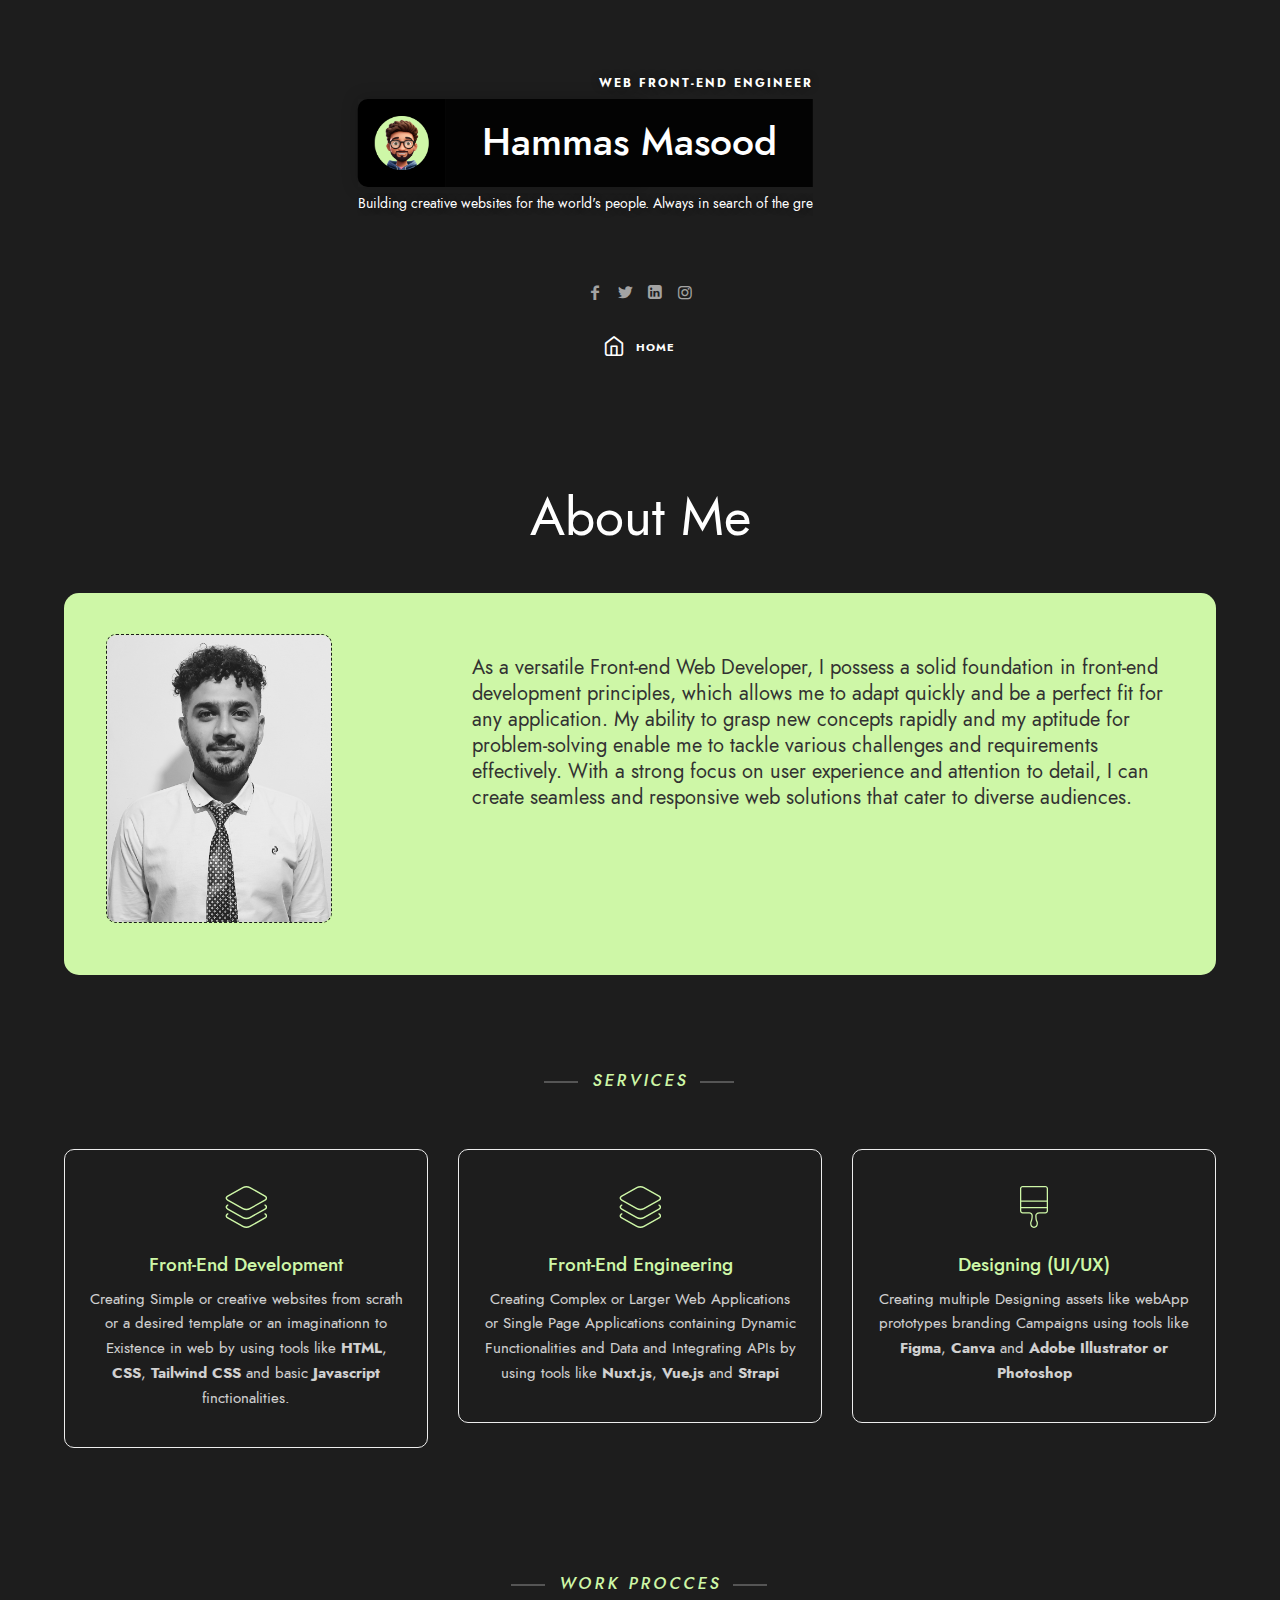
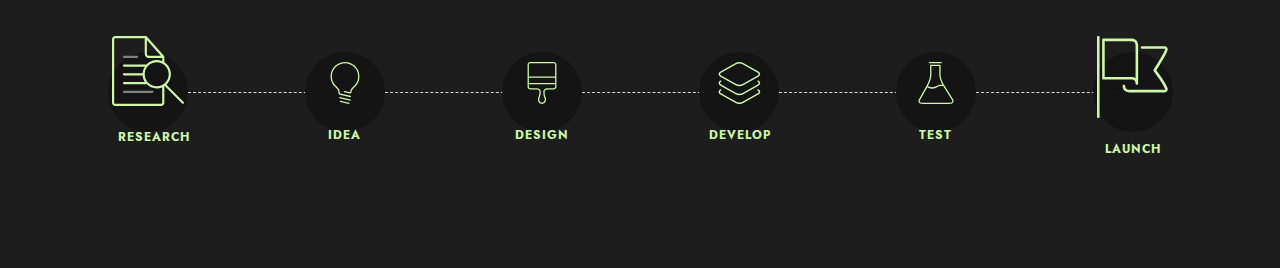
==== commit de0c7398: "style: Designed about page" ====
--- a/about.html
+++ b/about.html
@@ -12,8 +12,8 @@
     <title>ikonik</title>
 
     <!-- FAV and TOUCH ICONS -->
-    <link rel="shortcut icon" href="images/ico/favicon.ico">
-    <link rel="apple-touch-icon" href="images/ico/apple-touch-icon.png">
+        <link rel="shortcut icon" href="images/My-Avatar.ico">
+        <link rel="Icon" href="images/My-Avatar.ico">
 
     <!-- FONTS -->
     <link rel="stylesheet" href="css/fonts/jost/jost.css">
@@ -32,22 +32,21 @@
 
     <!-- INITIAL SCRIPTS -->
 <script src="js/jquery.js"></script>
+
+<style>
+.site-middle{
+background-color: #141414f5;
+}
+.description{
+    font-size: 20px;
+}
+</style>
+
 </head>
 
 
 
 <body>
-
-
-
-
-
-
-
-
-
-
-
 
     <!-- PAGE -->
 <div id="page" class="hfeed site">
@@ -56,42 +55,44 @@
         <main id="main" class="site-main cd-main">
 
 
-
-
-
             <!-- HEADER -->
             <header id="masthead" class="header" role="banner">
 
                 <!-- header-wrap -->
                 <div class="header-wrap layout-full">
 
-                    <img src="images/home/cover.jpg" alt="profile-image">
-
-                    <div class="home-heading">
-                        <div class="home-logo">
-
-                            <p class="home-job-title">Web Developer</p>
-
-                            <p class="home-marquee">
-                                Building creative websites for the world's people. Always in search
-                                of the great user experience.
-                                Building creative websites for the world's people. Always in search
-                                of the great user experience.
-                            </p>
-
-                            <!--<i class="home-logo-left "><span>Web</span></i>-->
-                            <i class="home-logo-center">
-                                <span class="home-icon">
-                                    <img src="images/home/icon.svg" alt="icon" />
-                                </span>
-                                <span class="home-text-container">
-                                    <p class="home-text-container-placeholder">Jason Whallberg</p>
-                                </span>
-                                <span class="home-text">Jason Whallberg</span>
-                            </i>
-                            <!--<i class="home-logo-right"><span>Developer</span></i>-->
-                        </div>
-                    </div>
+                    <img src="" alt="profile-image">
+
+        <div class="home-heading">
+
+            <!-- .home-logo -->
+            <div class="home-logo" style="background: none;">
+
+                <p class="home-job-title">Web Front-end Engineer</p>
+
+                <p class="home-marquee">
+                    Building creative websites for the world's people. Always in search
+                    of the great user experience.
+                    Building creative websites for the world's people. Always in search
+                    of the great user experience.
+                </p>
+
+                <!-- <i class="home-logo-left "><span>Web</span></i> -->
+                <i class="home-logo-center">
+                    <span class="home-icon">
+                        <img src="images/My-Avatar.png" alt="icon" />
+                    </span>
+                    <span class="home-text-container">
+                        <span class="home-text-container-placeholder">Hammas Masood</span>
+                    </span>
+                    <span class="home-text">Hammas Masood</span>
+                </i>
+                <i class="home-logo-right"><span>Engineer</span></i>
+
+            </div>
+            <!-- .home-logo -->
+
+        </div>
 
 
 
@@ -118,7 +119,7 @@
                         <div class="nav-menu menu-with-icons">
                             <ul>
 <li><a class="home" href="index.html">Home</a></li>
-                              <li><a class="search-toggle">Search</a></li>
+                              <!-- <li><a class="search-toggle">Search</a></li> -->
 
                             </ul>
                         </div>
@@ -128,7 +129,7 @@
 
 
                     <!-- SEARCH -->
-                    <div class="header-search">
+                    <!-- <div class="header-search">
                         <form role="search" method="get" class="search-form" action="#">
                             <label>
                                 <span class="screen-reader-text">Search for:</span>
@@ -136,7 +137,7 @@
                             </label>
                             <input type="submit" class="search-submit" value="Search">
                         </form>
-                    </div>
+                    </div> -->
                     <!-- SEARCH -->
 
 
@@ -195,13 +196,13 @@
                                       <div class="boxed is-limeLight">
                                           <div class="row">
 
-                                              <div class="col-sm-3">
+                                              <div class="col-sm-4">
                                                   <img src="images/about/Hammas_Masood.jpg" style="border-radius: 10px; border: 1px dashed #141414f5; max-width: 226px; height: fit-content; margin-bottom: 10px !important; margin: auto;" alt="Hammas Masood , Hammas">
                                               </div>
 
-                                              <div class="col-sm-9">
-
-                                                  <h2 class="fw-500">
+                                              <div class="col-sm-8">
+
+                                                  <h2 class="fw-400 description">
                                                     As a versatile Front-end Web Developer, I possess a solid foundation in front-end development principles, which allows me to adapt quickly and be a perfect fit for any application. My ability to grasp new concepts rapidly and my aptitude for problem-solving enable me to tackle various challenges and requirements effectively. With a strong focus on user experience and attention to detail, I can create seamless and responsive web solutions that cater to diverse audiences.
                                                   </h2>
 
@@ -216,7 +217,7 @@
                                       <!-- section-title -->
                                       <div class="section-title center">
                                           <h2>
-                                              <i>services</i>
+                                              <i style="color: #cef7a7;">services</i>
                                           </h2>
                                       </div>
                                       <!-- section-title -->
@@ -295,7 +296,7 @@
                                       <!-- section-title -->
                                       <div class="section-title center">
                                           <h2>
-                                              <i>work procces</i>
+                                              <i style="color: #cef7a7;">work procces</i>
                                           </h2>
                                       </div>
                                       <!-- section-title -->
@@ -415,21 +416,6 @@
 
             </div>
             <!-- site-middle -->
-
-
-            <!-- .site-footer -->
-            <footer id="colophon" class="site-footer" role="contentinfo">
-
-                <!-- .site-info -->
-                <div class="site-info">
-                    <div class="textwidget">
-                        <p><a href="http://pixelwars.org/">Copyright &copy; 2017 by Pixelwars</a></p>
-                    </div>
-                </div>
-                <!-- .site-info -->
-
-            </footer>
-            <!-- .site-footer -->
 
 
 
--- a/css/main.css
+++ b/css/main.css
@@ -1058,10 +1058,10 @@
 
 /* Back to top */
 #back-to-top {
-    position: fixed; bottom: 0; right: -6px; z-index: 9999; width: 86px; line-height: 46px; text-align: center; background: #001428; color: #fff; cursor: pointer; border-radius: 2px; text-decoration: none; transition: all 0.2s ease-out; opacity: 0; visibility: hidden; user-select: none;
+    position: fixed; bottom: 0; right: -6px; z-index: 9999; width: 86px; line-height: 46px; text-align: center; background: #cef7a7; color: #000000; cursor: pointer; border-radius: 2px; text-decoration: none; transition: all 0.2s ease-out; opacity: 0; visibility: hidden; user-select: none;
 	}
 #back-to-top:hover {
-    background: #01101f;
+    background: #dae6f1;
 	}
 #back-to-top span {
 	position: absolute; top: 0; right: 104px; width: 100px; color: #222; font-size: 11px; font-weight: bold; text-transform: uppercase; letter-spacing: 1px; transition: opacity 0.4s ease-out; opacity: 0;
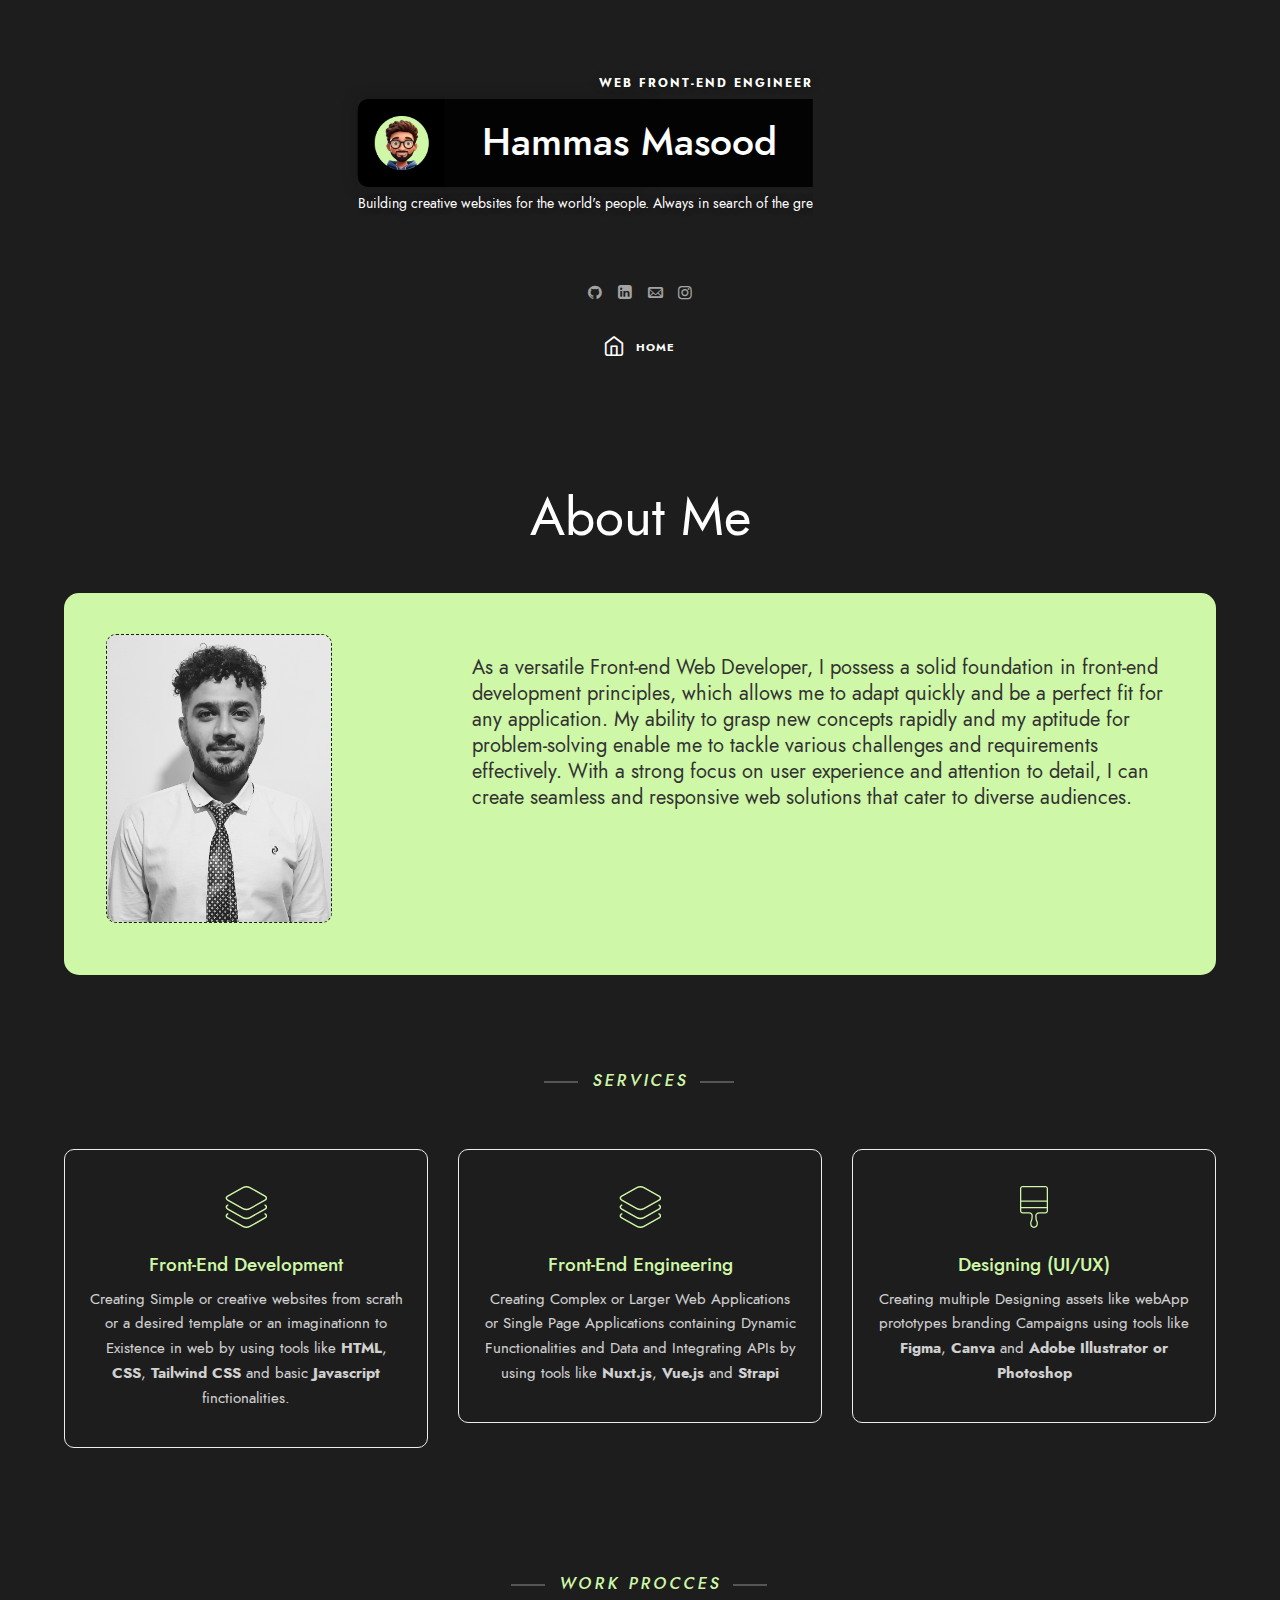
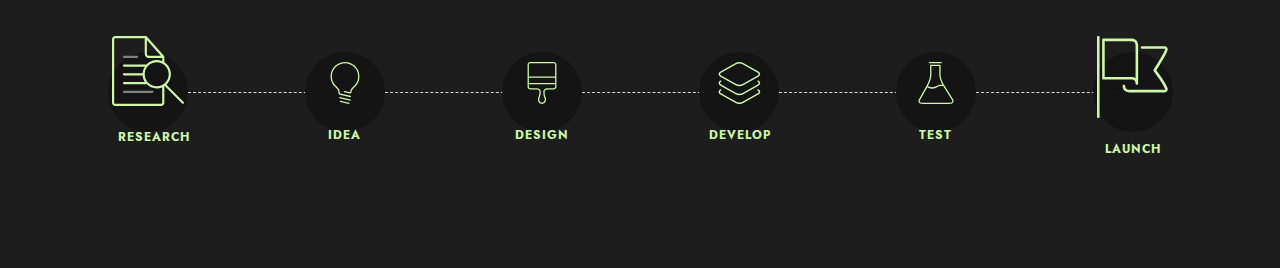
==== commit d581d8f1: "chore: code enchancememnts" ====
--- a/about.html
+++ b/about.html
@@ -2,14 +2,13 @@
 <html lang="en" class="no-js classic-page-layout " data-audio-tick="audio/tick.mp3" data-click-ripple-animation="yes">
 <head>
 
-    <meta charset="utf-8" />
-    <meta name="viewport" content="width=device-width, initial-scale=1">
-    <meta name="description" content="ikonik - Responsive HTML5 vCard Template">
-    <meta name="keywords" content="vcard, html5, portfolio">
-    <meta name="author" content="Pixelwars">
-    <meta name="theme-color" content="#1755cf" />
-
-    <title>ikonik</title>
+		<meta charset="utf-8" />
+        <meta name="viewport" content="width=device-width, initial-scale=1">
+        <meta name="description" content="Hammas Masood's portfolio">
+        <meta name="keywords" content="Hammas Masood, Hammas, portfolio">
+        <meta name="author" content="Hammas Masood">
+
+        <title>About | Hammas Masood</title>
 
     <!-- FAV and TOUCH ICONS -->
         <link rel="shortcut icon" href="images/My-Avatar.ico">
@@ -106,10 +105,10 @@
                     <!-- header-social -->
                     <div class="header-bottom">
 
-                        <a class="social-link facebook" href="#"></a>
-                        <a class="social-link twitter" href="#"></a>
-                        <a class="social-link linkedin" href="#"></a>
-                        <a class="social-link instagram" href="#"></a>
+                        <a class="social-link github" href="https://github.com/hammas-19" target="_blank"></a>
+                        <a class="social-link linkedin" href="www.linkedin.com/in/hammas-masood" target="_blank"></a>
+                        <a class="social-link email" href="mailto:hammasmasood@gmail.com"></a>
+                        <a class="social-link instagram" href="https://www.instagram.com/hammas_masood/" target="_blank"></a>
 
                     </div>
                     <!-- header-social -->
--- a/css/main.css
+++ b/css/main.css
@@ -473,7 +473,7 @@
 
 /* Cool Animated Links */
 .cool-link {
-	background-image: linear-gradient(transparent 88%, blue 12%); background-repeat: no-repeat; background-size: 0% 100%; transition: all 1s;
+	background-image: linear-gradient(transparent 88%, #cef7a7 12%); background-repeat: no-repeat; background-size: 0% 100%; transition: all 1s;
 	}	
 .cool-link:hover, 
 .filters .current .cool-link {
@@ -799,7 +799,7 @@
 	}
 .home-menu .item-name::before,
 .home-menu .item-name::after {
-	content: ''; position: absolute; top: 0; left: 0; width: 100%; height: 100%; pointer-events: none; background: #1851f1; transform: translate3d(-100%,0,0) translate3d(-1px,0,0); transition: transform 0.7s; transition-timing-function: cubic-bezier(0.7,0,0.3,1);
+	content: ''; position: absolute; top: 0; left: 0; width: 100%; height: 100%; pointer-events: none; background: #cef7a7; transform: translate3d(-100%,0,0) translate3d(-1px,0,0); transition: transform 0.7s; transition-timing-function: cubic-bezier(0.7,0,0.3,1);
 	}
 .home-menu a:hover .item-name::before {
 	transform: translate3d(100%,0,0) translate3d(1px,0,0);	
@@ -863,7 +863,7 @@
 	background: black; 
 	}
 .overlay-2 { 
-	background: #1851f1; 
+	background: #cef7a7; 
 	}
 .overlay-2:before { 
 	visibility: hidden;
@@ -1110,7 +1110,7 @@
 
 /* BOXED */
 .boxed {
-	padding: calc(16px + 2vw); background: #f9f5ea;
+	padding: calc(16px + 2vw); background: #cef7a7;
 	}
 .boxed.is-dark {
 	background: #141414f5; color: #fff;
@@ -1638,7 +1638,7 @@
 	}
 input[type=submit]:hover,
 input[type=button]:hover,
-button:not(.button):hover {
+button:not(.button) {
 	background: #345; color: #fff;
 	}
 .button:last-child {
@@ -1927,7 +1927,7 @@
 	}
 button.mfp-arrow:hover,
 button.mfp-close:hover { 
-	background: transparent !important; 
+	/* background: transparent !important;  */
 	}
 button.mfp-arrow:after { 
 	display: none; 
@@ -2097,7 +2097,7 @@
 	}
 .blog-regular .hentry.has-post-thumbnail .featured-image,
 .media-box {
- 	overflow: hidden; transition: all .8s; transform: scale(1);
+ 	overflow: hidden; transition: all .3s; transform: scale(1);
 	}
 .blog-regular .hentry.has-post-thumbnail .featured-image:hover,
 .media-box:hover {
@@ -2889,13 +2889,13 @@
 	
 /* Links */
 a {
- 	color: #1851f1;
+ 	color: #cef7a7;
 	}
 a:hover {
- 	color: #2c00ff;
+ 	color: #b8b7b7;
 	}
 .cool-link {
-	background-image: linear-gradient(transparent 88%, #2c00ff 12%);
+	background-image: linear-gradient(transparent 88%, #cef7a7 12%);
 	}	
 
 /* Text Selection */
@@ -2909,7 +2909,7 @@
 /* COLORS
    ================================================== */
   
-/* PRIMARY COLOR : #1851f1 */
+/* PRIMARY COLOR : #cef7a7 */
 .button:after,
 input[type=submit]:hover, 
 input[type=button]:hover, 
@@ -2927,10 +2927,10 @@
 .home-menu .item-name::after,
 .overlay-2,
 .mfp-bg  {
- 	background-color: #1851f1;
+ 	background-color: #cef7a7;
 	}
 *::-webkit-scrollbar-thumb {
-	background-color: #1851f1;
+	background-color: #cef7a7;
 	}
 .bypostauthor > article,
 .event h3,
@@ -2945,7 +2945,7 @@
 .button,
 .more-link,
 .navigation a {
-	border-color: #1851f1
+	border-color: #cef7a7
 	}
 .event h3,
 .entry-title a:hover,
@@ -2956,8 +2956,8 @@
 .more-link,
 .navigation a,
 .filters .current .cool-link {
-	color: #1851f1
+	color: #cef7a7
 	}
 #nprogress .spinner-icon {
-  	border-top-color: #1851f1; border-left-color: #1851f1;
-	}
+  	border-top-color: #cef7a7; border-left-color: #cef7a7;
+	}
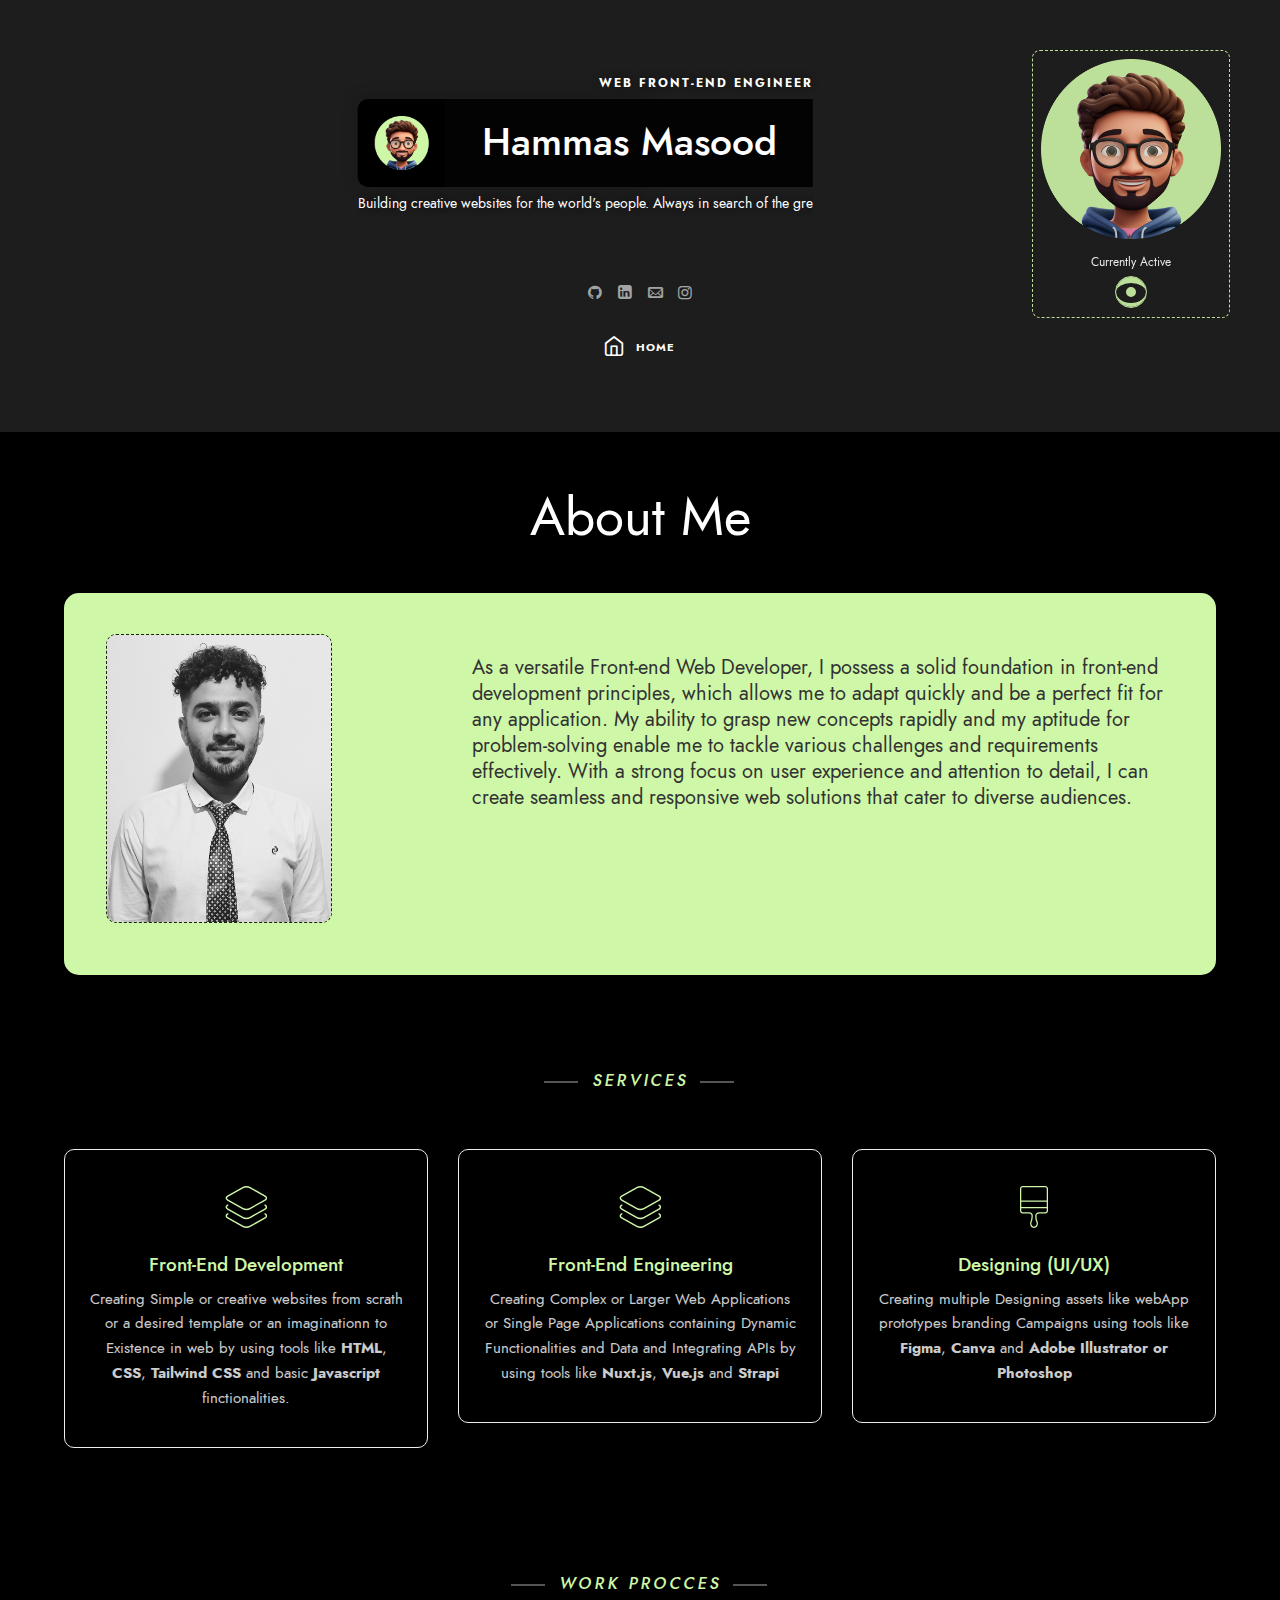
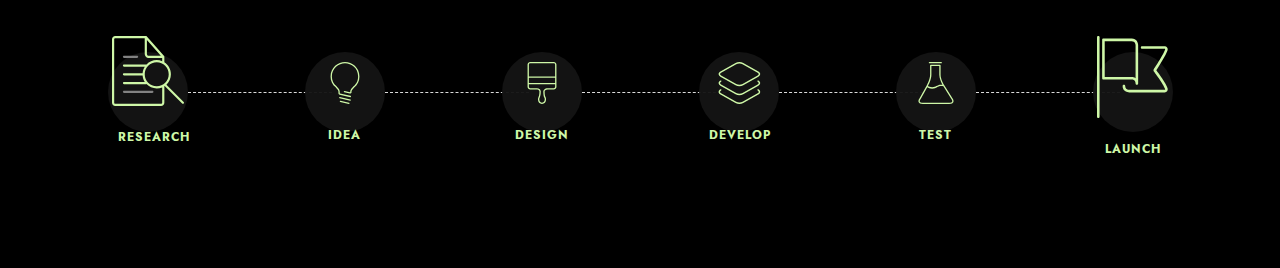
==== commit 0b1bf254: "style: Minor changes" ====
--- a/about.html
+++ b/about.html
@@ -39,6 +39,110 @@
 .description{
     font-size: 20px;
 }
+@media screen and (max-width: 650px) {
+
+    .activeProfile{
+    right: 10px !important;
+    top: 40px !important;
+    z-index: 2;
+}
+.activeProfile img {
+    width: 100px !important;
+    height: fit-content;
+}
+}
+.activeProfile{
+    border: 1px dashed #cef7a7;
+    display: flex;
+    flex-direction: column;
+    justify-items: center;
+    gap: 2px;
+    position: fixed;
+    right: 50px;
+    top: 50px;
+    z-index: 50;
+    align-items: center;
+    color: #ffffff;
+    font-size: 12px;
+    padding: 8px;
+    border-radius: 8px;
+    padding-bottom: 25px;
+    backdrop-filter: blur(20px);
+    opacity: 0.90;
+    transition: all 0.3s;
+}
+.activeProfile:hover {
+    opacity: 1;
+}
+.activeProfile img {
+    width: 180px;
+    height: fit-content;
+}
+.loader {
+  --eye: #cef7a7;
+  position: relative;
+  display: flex;
+  align-items: center;
+  justify-content: center;
+}
+
+.loader::before {
+  content: '';
+  position: absolute;
+  top: 0;
+  left: 0;
+  transform: translate(-50%, -50%);
+  border: 5px solid var(--eye);
+  border-radius: 100%;
+  animation: translate-keyframes 1.8s alternate-reverse linear;
+}
+
+.loader span {
+  position: absolute;
+  width: 30px;
+  height: 30px;
+  border-radius: 100%;
+  border-top: 6px solid var(--eye);
+  border-bottom: 4px solid var(--eye);
+  outline: 1px solid var(--eye);
+  
+}
+
+.loader span {
+  animation: rotate-keyframes 1.8s alternate-reverse infinite linear;
+}
+
+@keyframes translate-keyframes {
+  0% {
+    transform: translate(-100%, -50%);
+  }
+
+  95% {
+    transform: translate(50%, -50%);
+  }
+
+  96% {
+    transform: translate(-50%, -50%);
+  }
+
+  100% {
+    transform: translate(-100%, -50%);
+  }
+}
+
+@keyframes rotate-keyframes {
+  90% {
+    height: 30px;
+  }
+
+  95% {
+    height: 0px;
+  }
+
+  100% {
+    height: 30px;
+  }
+}
 </style>
 
 </head>
@@ -46,7 +150,15 @@
 
 
 <body>
-
+        <a href="/contact.html">
+            <div class="activeProfile">
+                <img src="/images/My-Avatar.png" alt="Hammas Masood , Hammas">
+                <p>
+                    Currently Active
+                </p>
+                <div class="loader"><span></span></div>
+            </div>
+        </a>
     <!-- PAGE -->
 <div id="page" class="hfeed site">
 
@@ -62,36 +174,36 @@
 
                     <img src="" alt="profile-image">
 
-        <div class="home-heading">
-
-            <!-- .home-logo -->
-            <div class="home-logo" style="background: none;">
-
-                <p class="home-job-title">Web Front-end Engineer</p>
-
-                <p class="home-marquee">
-                    Building creative websites for the world's people. Always in search
-                    of the great user experience.
-                    Building creative websites for the world's people. Always in search
-                    of the great user experience.
-                </p>
-
-                <!-- <i class="home-logo-left "><span>Web</span></i> -->
-                <i class="home-logo-center">
-                    <span class="home-icon">
-                        <img src="images/My-Avatar.png" alt="icon" />
-                    </span>
-                    <span class="home-text-container">
-                        <span class="home-text-container-placeholder">Hammas Masood</span>
-                    </span>
-                    <span class="home-text">Hammas Masood</span>
-                </i>
-                <i class="home-logo-right"><span>Engineer</span></i>
-
-            </div>
-            <!-- .home-logo -->
-
-        </div>
+                    <div class="home-heading">
+
+                         <!-- .home-logo -->
+                         <div class="home-logo" style="background: none;">
+
+                             <p class="home-job-title">Web Front-end Engineer</p>
+
+                             <p class="home-marquee">
+                                 Building creative websites for the world's people. Always in search
+                                 of the great user experience.
+                                 Building creative websites for the world's people. Always in search
+                                 of the great user experience.
+                             </p>
+                         
+                             <!-- <i class="home-logo-left "><span>Web</span></i> -->
+                             <i class="home-logo-center">
+                                 <span class="home-icon">
+                                     <img src="images/My-Avatar.png" alt="icon" />
+                                 </span>
+                                 <span class="home-text-container">
+                                     <span class="home-text-container-placeholder">Hammas Masood</span>
+                                 </span>
+                                 <span class="home-text">Hammas Masood</span>
+                             </i>
+                             <i class="home-logo-right"><span>Engineer</span></i>
+                         
+                         </div>
+                         <!-- .home-logo -->
+                     
+                    </div>
 
 
 
@@ -117,9 +229,7 @@
                     <nav id="primary-navigation" class="site-navigation primary-navigation" role="navigation">
                         <div class="nav-menu menu-with-icons">
                             <ul>
-<li><a class="home" href="index.html">Home</a></li>
-                              <!-- <li><a class="search-toggle">Search</a></li> -->
-
+                            <li><a class="home" href="index.html">Home</a></li>                            
                             </ul>
                         </div>
                     </nav>
@@ -127,19 +237,6 @@
 
 
 
-                    <!-- SEARCH -->
-                    <!-- <div class="header-search">
-                        <form role="search" method="get" class="search-form" action="#">
-                            <label>
-                                <span class="screen-reader-text">Search for:</span>
-                                <input type="search" class="search-field" placeholder="Enter Keyword" value="" name="s">
-                            </label>
-                            <input type="submit" class="search-submit" value="Search">
-                        </form>
-                    </div> -->
-                    <!-- SEARCH -->
-
-
                 </div>
                 <!-- header-wrap -->
 
@@ -147,31 +244,12 @@
             <!-- HEADER -->
 
 
-
-
-
-
             <!-- site-middle -->
-            <div class="site-middle">
-
-
-
-
-
-
+            <div class="site-middle" style="background-color: black;">
 
 
                 <div class="layout-medium">
                     <div id="primary" class="content-area">
-
-
-
-
-
-
-
-
-
 
 
                         <!-- site-content -->
@@ -287,9 +365,6 @@
                                       <!-- SERVICES -->
 
 
-
-
-
                                       <!-- PROCESS -->
 
                                       <!-- section-title -->
@@ -391,7 +466,6 @@
                                   <!-- .entry-content -->
 
 
-
                               </article>
                               <!-- .hentry -->
 
@@ -407,8 +481,6 @@
 
 
 
-
-
                 </div>
                 <!-- layout -->
 
@@ -417,13 +489,8 @@
             <!-- site-middle -->
 
 
-
-
         </main>
         <!-- .site-main -->
-
-
-
 
 
         <!-- ALERT : used for contact form mail delivery alert -->
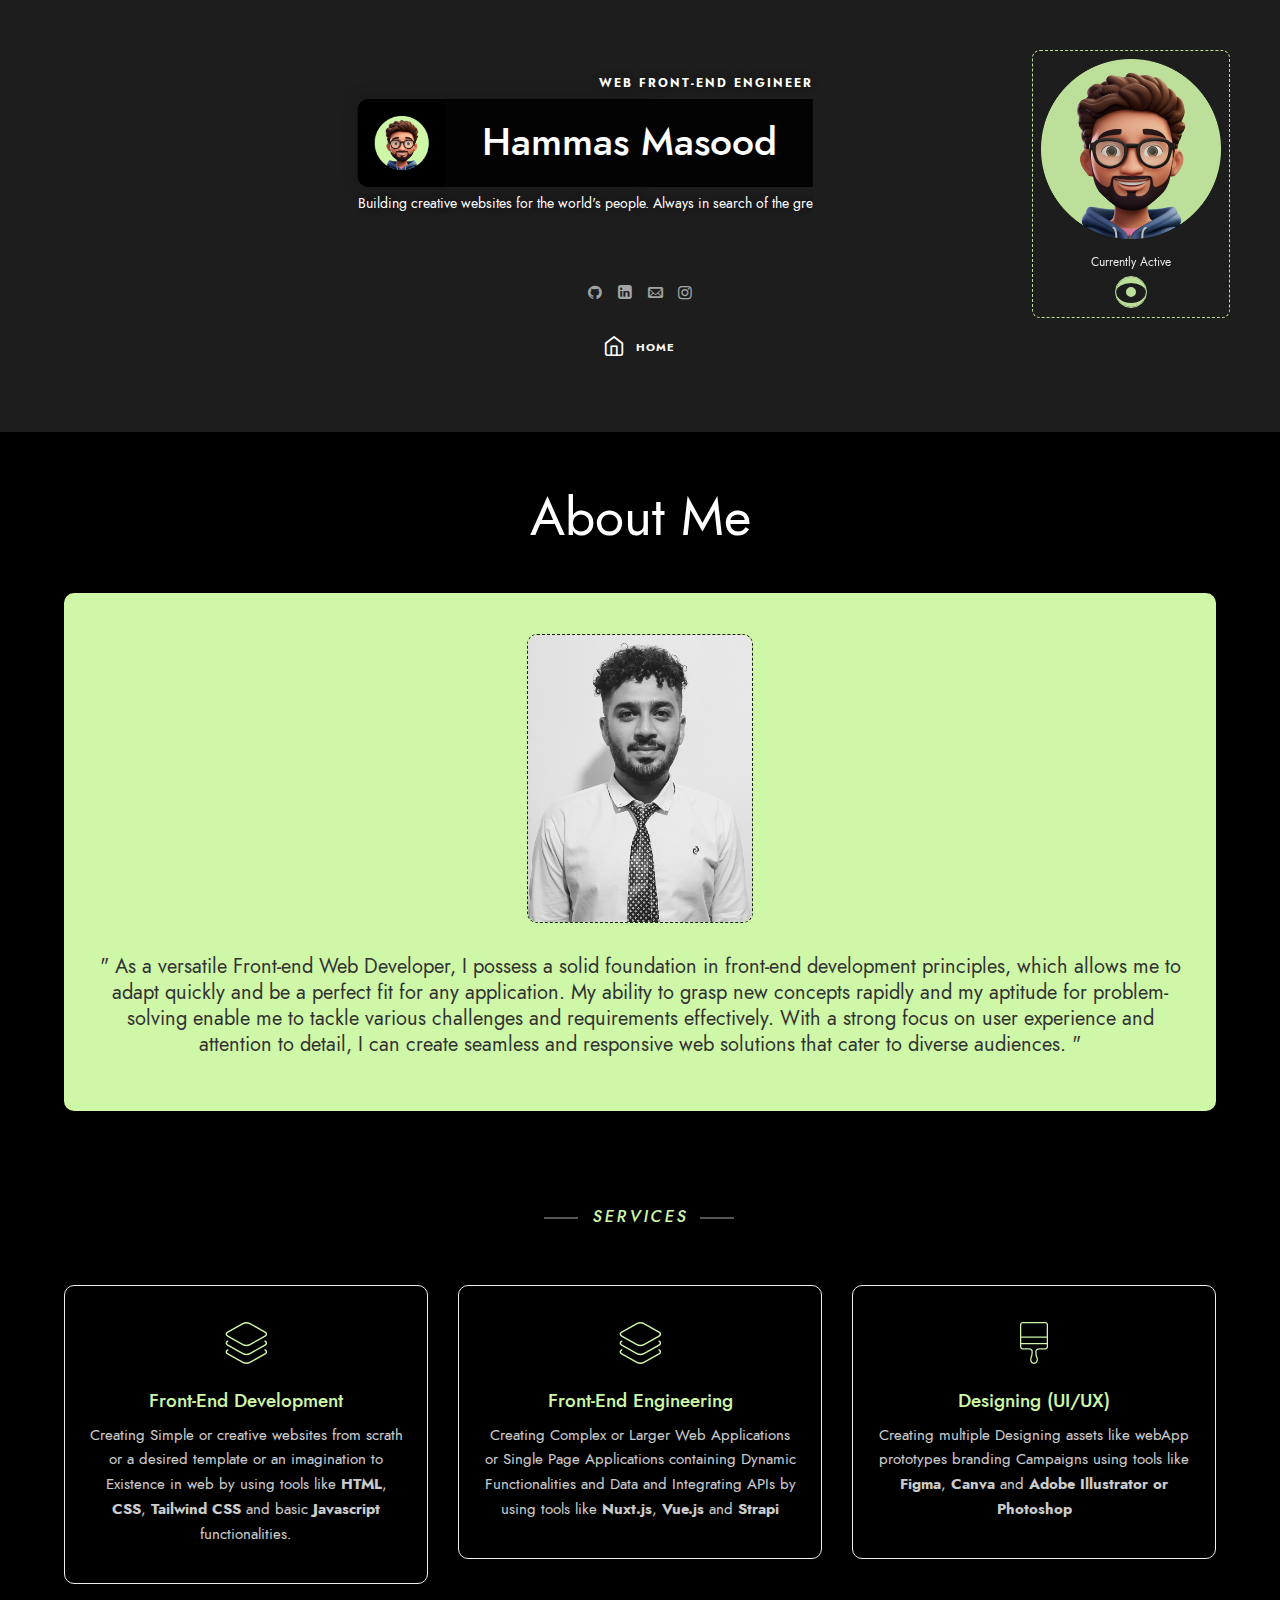
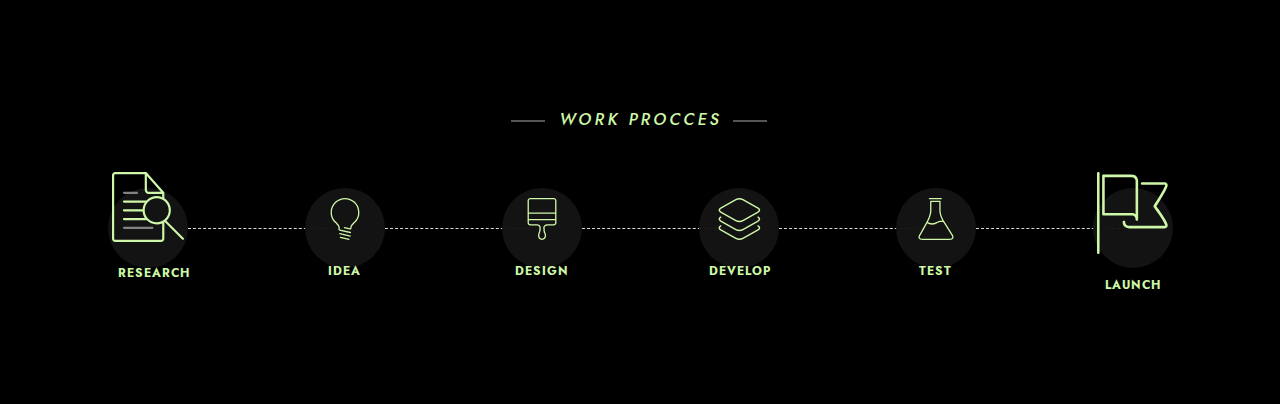
==== commit b4fbf3f4: "chore: minor fixes" ====
--- a/about.html
+++ b/about.html
@@ -45,11 +45,15 @@
     right: 10px !important;
     top: 40px !important;
     z-index: 2;
+    padding-bottom: 20px !important;
+    gap: 0 !important
+
 }
 .activeProfile img {
-    width: 100px !important;
+    width: 60px !important;
     height: fit-content;
 }
+
 }
 .activeProfile{
     border: 1px dashed #cef7a7;
@@ -271,16 +275,16 @@
                                   <div class="entry-content">
 
                                       <div class="boxed is-limeLight">
-                                          <div class="row">
-
-                                              <div class="col-sm-4">
+                                          <div class="row" >
+
+                                              <div class="col-12" style="display: flex; justify-items: center; align-items: center;">
                                                   <img src="images/about/Hammas_Masood.jpg" style="border-radius: 10px; border: 1px dashed #141414f5; max-width: 226px; height: fit-content; margin-bottom: 10px !important; margin: auto;" alt="Hammas Masood , Hammas">
                                               </div>
 
-                                              <div class="col-sm-8">
-
-                                                  <h2 class="fw-400 description">
-                                                    As a versatile Front-end Web Developer, I possess a solid foundation in front-end development principles, which allows me to adapt quickly and be a perfect fit for any application. My ability to grasp new concepts rapidly and my aptitude for problem-solving enable me to tackle various challenges and requirements effectively. With a strong focus on user experience and attention to detail, I can create seamless and responsive web solutions that cater to diverse audiences.
+                                              <div class="col-12">
+
+                                                  <h2 class="fw-400 description" style="text-align: center;">
+                                                    " As a versatile Front-end Web Developer, I possess a solid foundation in front-end development principles, which allows me to adapt quickly and be a perfect fit for any application. My ability to grasp new concepts rapidly and my aptitude for problem-solving enable me to tackle various challenges and requirements effectively. With a strong focus on user experience and attention to detail, I can create seamless and responsive web solutions that cater to diverse audiences. "
                                                   </h2>
 
                                               </div>
@@ -310,11 +314,11 @@
                                                   <img src="images/site/process-04.svg" alt="image" />
                                                   <h3>Front-End Development</h3>
                                                   <p>
-                                                    Creating Simple or creative websites from scrath or a desired template or an imaginationn to Existence in web by using tools like 
+                                                    Creating Simple or creative websites from scrath or a desired template or an imagination to Existence in web by using tools like 
                                                     <strong>HTML</strong>,
                                                     <strong>CSS</strong>,
                                                     <strong>Tailwind CSS</strong> and basic
-                                                    <strong>Javascript</strong> finctionalities.
+                                                    <strong>Javascript</strong> functionalities.
                                                   </p>
                                               </div>
                                               <!-- service -->
--- a/css/main.css
+++ b/css/main.css
@@ -1120,7 +1120,7 @@
 	}
 .boxed.is-limeLight {
 	background: #cef7a7; color: #141414f5;
-	border-radius: 15px;
+	border-radius: 10px;
 	}
 
 /* SERVICE */
